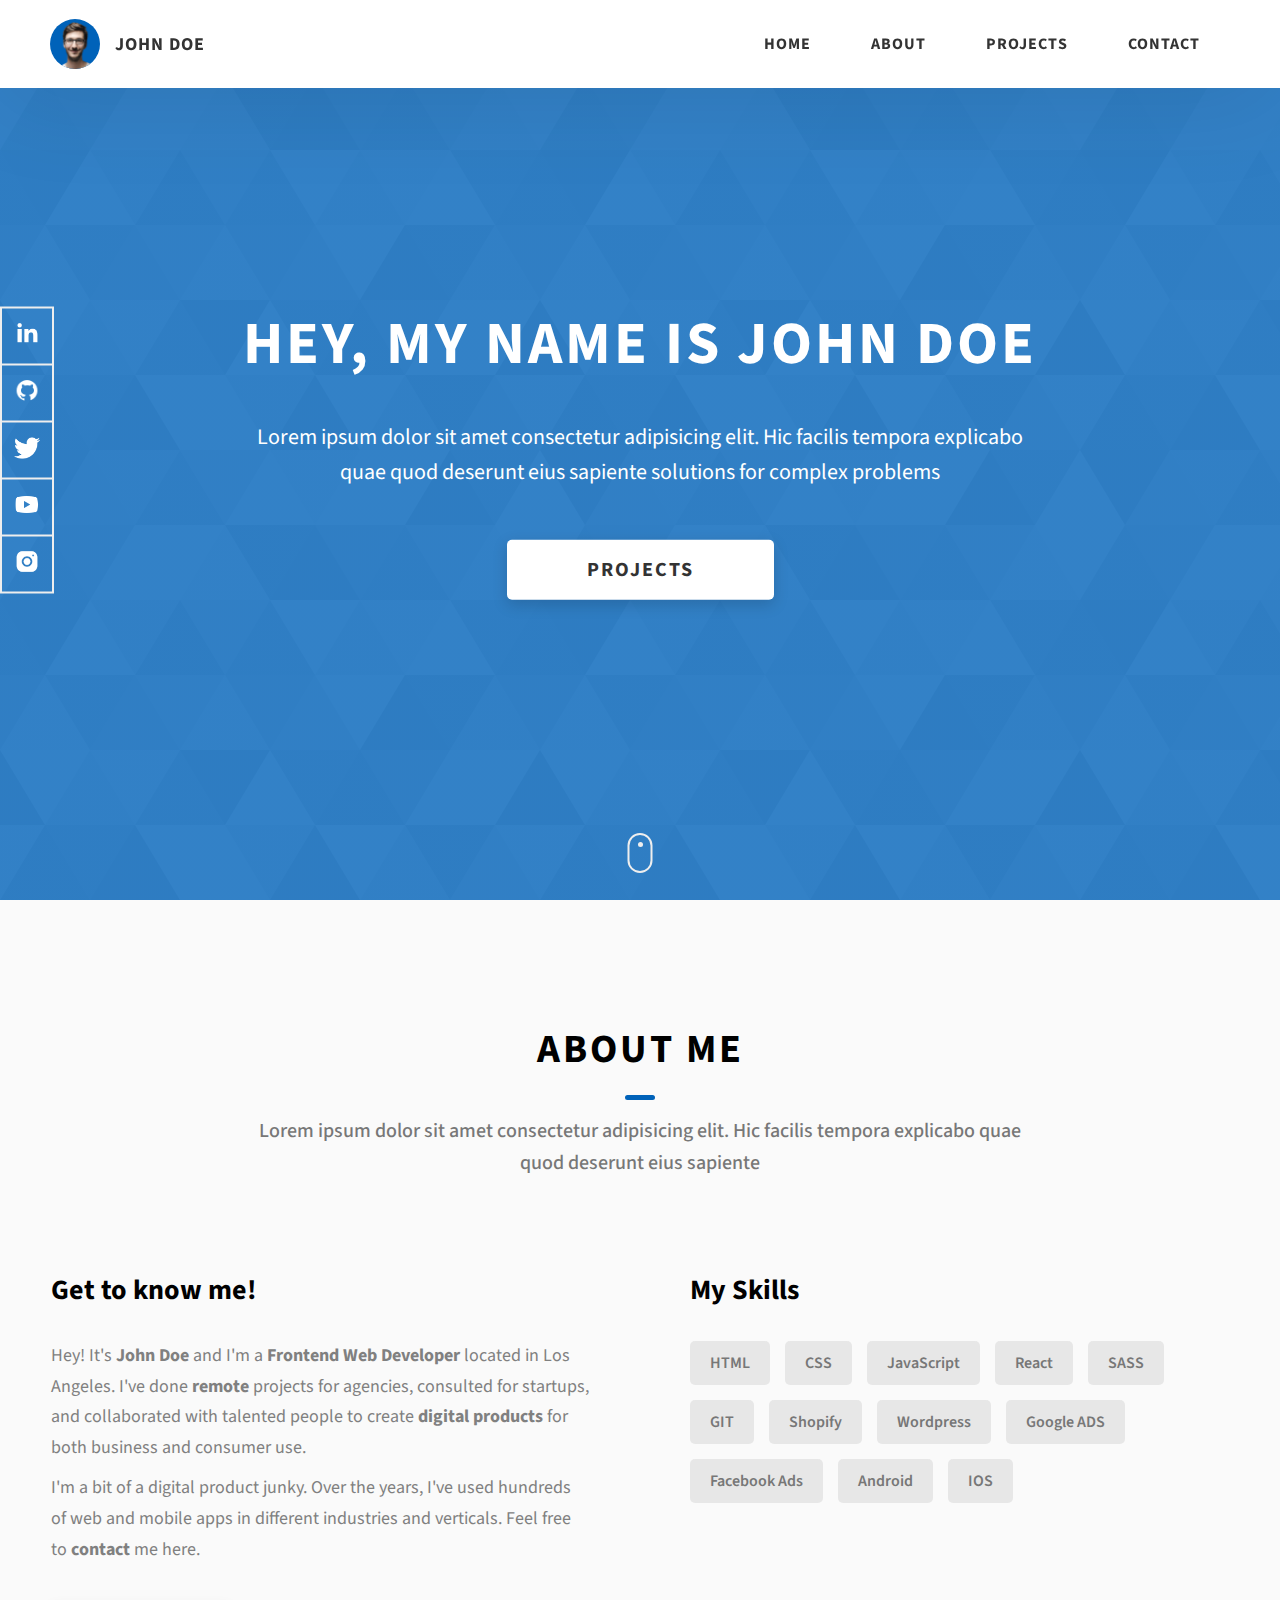
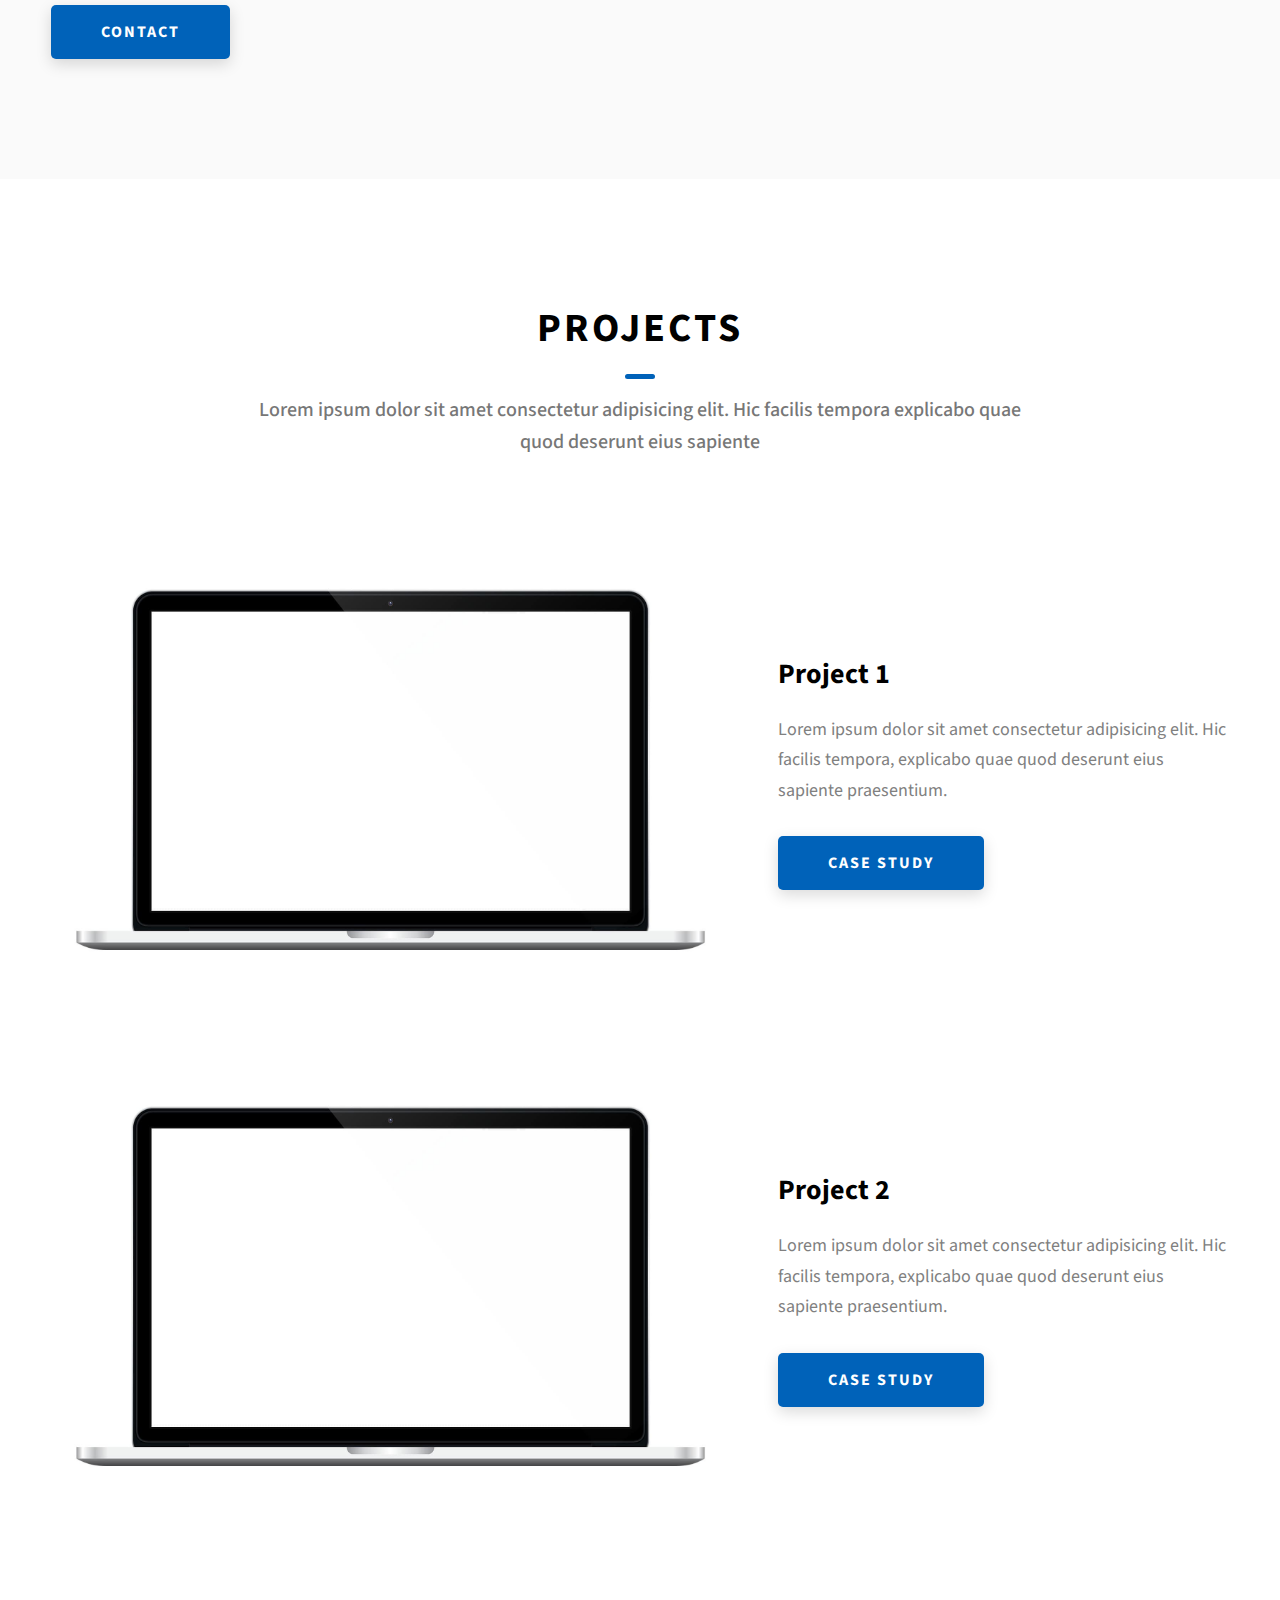
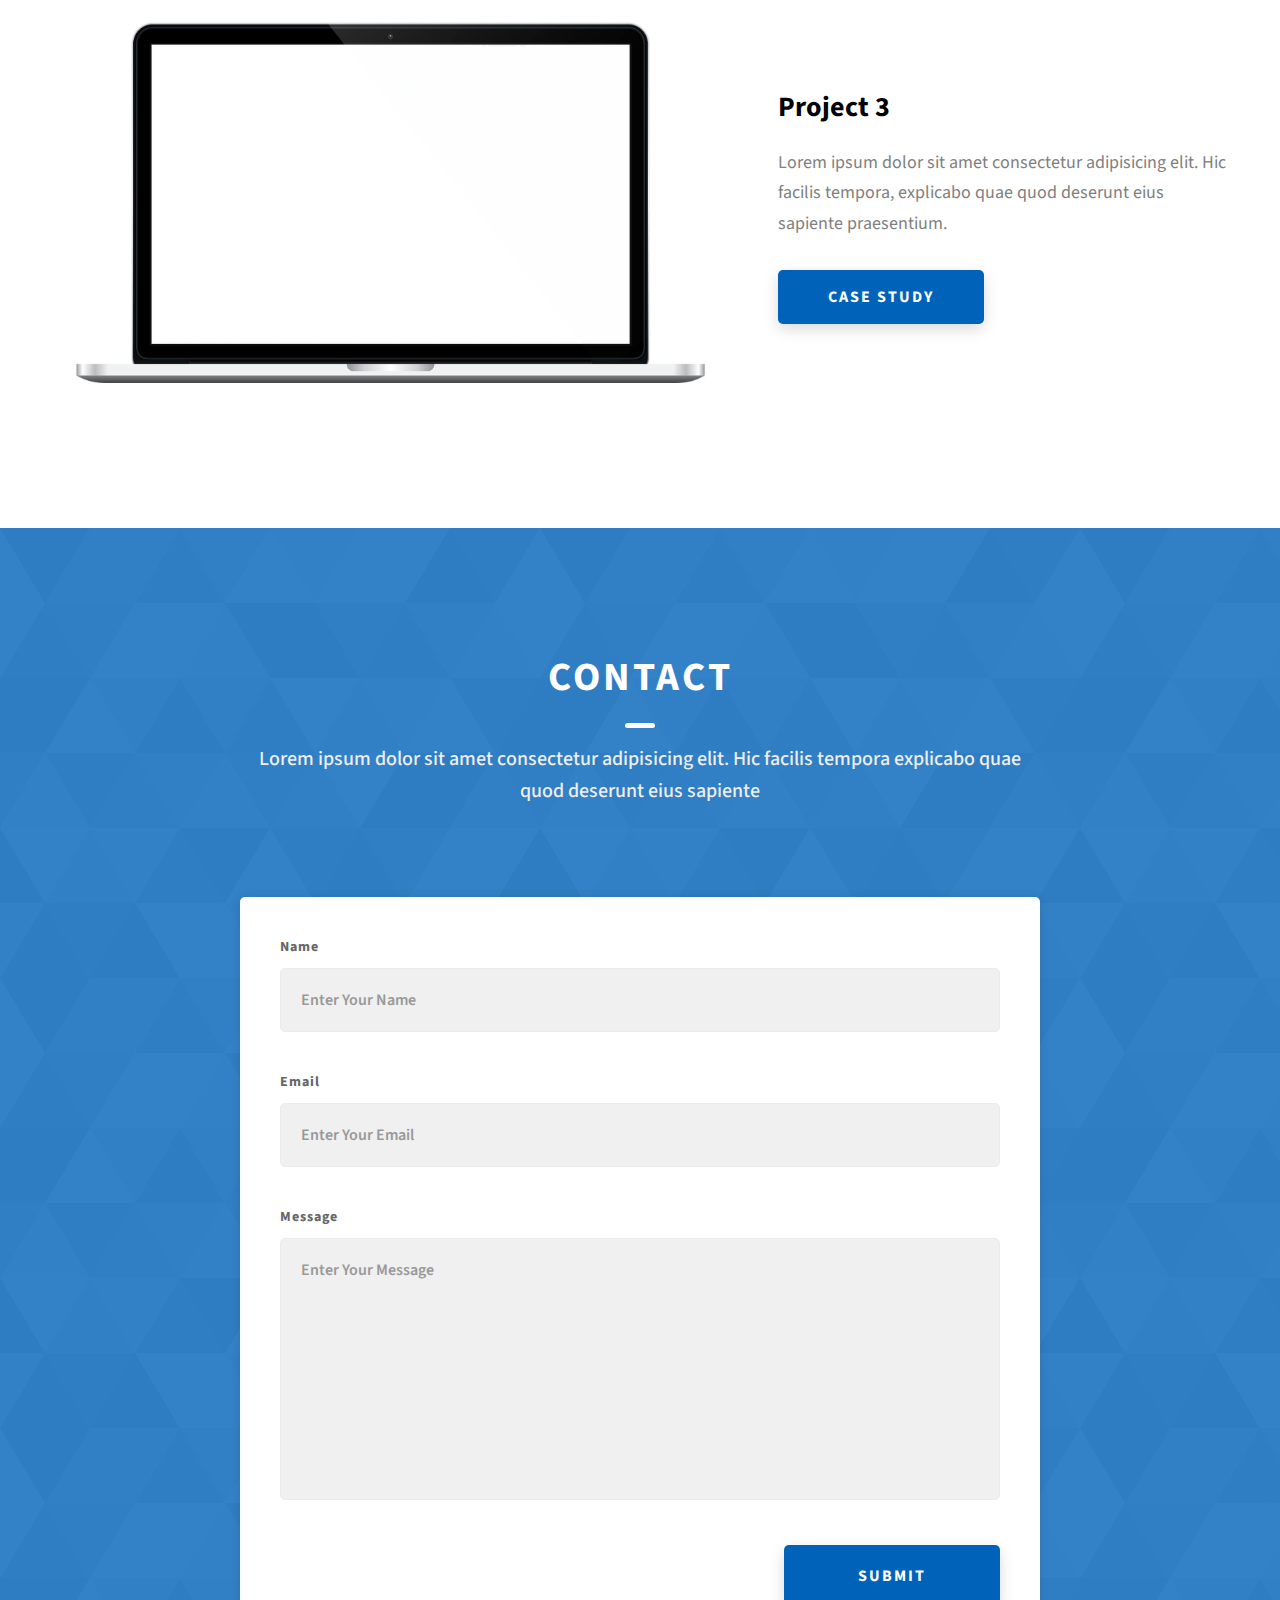
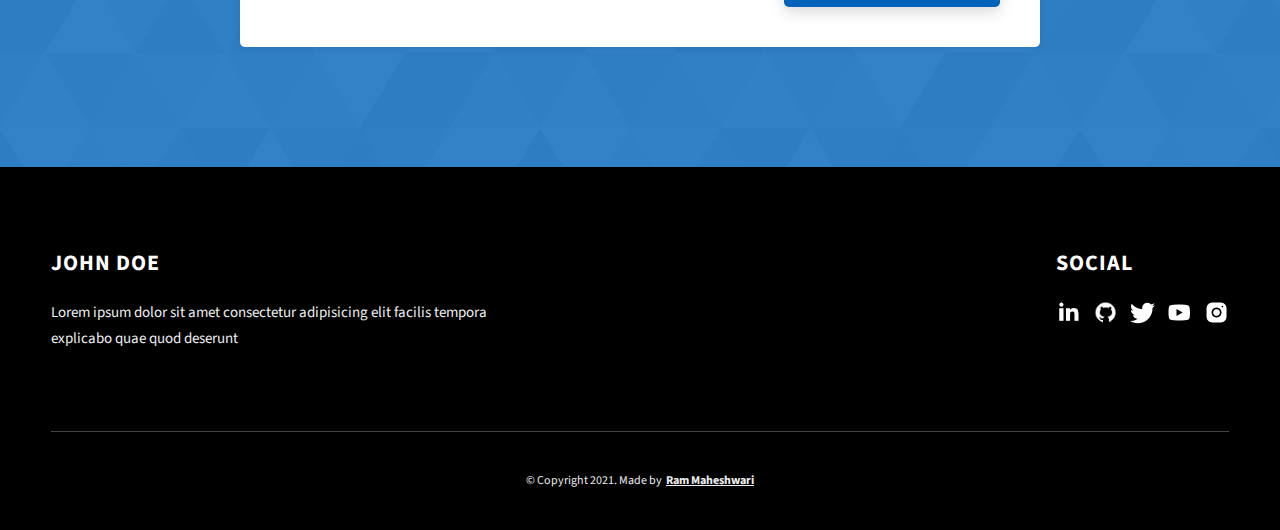
==== index.html @ f72c4ffb "Add files via upload" ====
<!DOCTYPE html>
<html lang="en">
  <head>
    <meta charset="UTF-8" />
    <meta name="viewport" content="width=device-width, initial-scale=1.0" />
    <meta http-equiv="X-UA-Compatible" content="ie=edge" />
    <title>Dopefolio</title>
    <meta name="description" content="Portfolio Template for Developer" />

    <link rel="stylesheet" href="css/style.css" />

    <link rel="preconnect" href="https://fonts.googleapis.com" />
    <link rel="preconnect" href="https://fonts.gstatic.com" crossorigin />
    <link
      href="https://fonts.googleapis.com/css2?family=Source+Sans+Pro:wght@400;600;700;900&display=swap"
      rel="stylesheet"
    />
  </head>
  <body>
    <header class="header">
      <div class="header__content">
        <div class="header__logo-container">
          <div class="header__logo-img-cont">
            <img
              src="./assets/png/john-doe.png"
              alt="Ram Maheshwari Logo Image"
              class="header__logo-img"
            />
          </div>
          <span class="header__logo-sub">John Doe</span>
        </div>
        <div class="header__main">
          <ul class="header__links">
            <li class="header__link-wrapper">
              <a href="./index.html" class="header__link"> Home </a>
            </li>
            <li class="header__link-wrapper">
              <a href="./index.html#about" class="header__link">About </a>
            </li>
            <li class="header__link-wrapper">
              <a href="./index.html#projects" class="header__link">
                Projects
              </a>
            </li>
            <li class="header__link-wrapper">
              <a href="./index.html#contact" class="header__link"> Contact </a>
            </li>
          </ul>
          <div class="header__main-ham-menu-cont">
            <img
              src="./assets/svg/ham-menu.svg"
              alt="hamburger menu"
              class="header__main-ham-menu"
            />
            <img
              src="./assets/svg/ham-menu-close.svg"
              alt="hamburger menu close"
              class="header__main-ham-menu-close d-none"
            />
          </div>
        </div>
      </div>
      <div class="header__sm-menu">
        <div class="header__sm-menu-content">
          <ul class="header__sm-menu-links">
            <li class="header__sm-menu-link">
              <a href="./index.html"> Home </a>
            </li>

            <li class="header__sm-menu-link">
              <a href="./index.html#about"> About </a>
            </li>

            <li class="header__sm-menu-link">
              <a href="./index.html#projects"> Projects </a>
            </li>

            <li class="header__sm-menu-link">
              <a href="./index.html#contact"> Contact </a>
            </li>
          </ul>
        </div>
      </div>
    </header>
    <section class="home-hero">
      <div class="home-hero__content">
        <h1 class="heading-primary">Hey, My name is John Doe</h1>
        <div class="home-hero__info">
          <p class="text-primary">
            Lorem ipsum dolor sit amet consectetur adipisicing elit. Hic facilis
            tempora explicabo quae quod deserunt eius sapiente solutions for
            complex problems
          </p>
        </div>
        <div class="home-hero__cta">
          <a href="./#projects" class="btn btn--bg">Projects</a>
        </div>
      </div>
      <div class="home-hero__socials">
        <div class="home-hero__social">
          <a href="#" class="home-hero__social-icon-link">
            <img
              src="./assets/png/linkedin-ico.png"
              alt="icon"
              class="home-hero__social-icon"
            />
          </a>
        </div>
        <div class="home-hero__social">
          <a href="#" class="home-hero__social-icon-link">
            <img
              src="./assets/png/github-ico.png"
              alt="icon"
              class="home-hero__social-icon"
            />
          </a>
        </div>
        <div class="home-hero__social">
          <a href="#" class="home-hero__social-icon-link">
            <img
              src="./assets/png/twitter-ico.png"
              alt="icon"
              class="home-hero__social-icon"
            />
          </a>
        </div>
        <div class="home-hero__social">
          <a href="#" class="home-hero__social-icon-link">
            <img
              src="./assets/png/yt-ico.png"
              alt="icon"
              class="home-hero__social-icon"
            />
          </a>
        </div>
        <div class="home-hero__social">
          <a
            href="#"
            class="home-hero__social-icon-link home-hero__social-icon-link--bd-none"
          >
            <img
              src="./assets/png/insta-ico.png"
              alt="icon"
              class="home-hero__social-icon"
            />
          </a>
        </div>
      </div>
      <div class="home-hero__mouse-scroll-cont">
        <div class="mouse"></div>
      </div>
    </section>
    <section id="about" class="about sec-pad">
      <div class="main-container">
        <h2 class="heading heading-sec heading-sec__mb-med">
          <span class="heading-sec__main">About Me</span>
          <span class="heading-sec__sub">
            Lorem ipsum dolor sit amet consectetur adipisicing elit. Hic facilis
            tempora explicabo quae quod deserunt eius sapiente
          </span>
        </h2>
        <div class="about__content">
          <div class="about__content-main">
            <h3 class="about__content-title">Get to know me!</h3>
            <div class="about__content-details">
              <p class="about__content-details-para">
                Hey! It's
                <strong>John Doe</strong>
                and I'm a <strong> Frontend Web Developer </strong> located in
                Los Angeles. I've done
                <strong> remote </strong>
                projects for agencies, consulted for startups, and collaborated
                with talented people to create
                <strong>digital products </strong>
                for both business and consumer use.
              </p>
              <p class="about__content-details-para">
                I'm a bit of a digital product junky. Over the years, I've used
                hundreds of web and mobile apps in different industries and
                verticals. Feel free to
                <strong>contact</strong> me here.
              </p>
            </div>
            <a href="./#contact" class="btn btn--med btn--theme dynamicBgClr"
              >Contact</a
            >
          </div>
          <div class="about__content-skills">
            <h3 class="about__content-title">My Skills</h3>
            <div class="skills">
              <div class="skills__skill">HTML</div>
              <div class="skills__skill">CSS</div>
              <div class="skills__skill">JavaScript</div>
              <div class="skills__skill">React</div>
              <div class="skills__skill">SASS</div>
              <div class="skills__skill">GIT</div>
              <div class="skills__skill">Shopify</div>
              <div class="skills__skill">Wordpress</div>
              <div class="skills__skill">Google ADS</div>
              <div class="skills__skill">Facebook Ads</div>
              <div class="skills__skill">Android</div>
              <div class="skills__skill">IOS</div>
            </div>
          </div>
        </div>
      </div>
    </section>
    <section id="projects" class="projects sec-pad">
      <div class="main-container">
        <h2 class="heading heading-sec heading-sec__mb-bg">
          <span class="heading-sec__main">Projects</span>
          <span class="heading-sec__sub">
            Lorem ipsum dolor sit amet consectetur adipisicing elit. Hic facilis
            tempora explicabo quae quod deserunt eius sapiente
          </span>
        </h2>

        <div class="projects__content">
          <div class="projects__row">
            <div class="projects__row-img-cont">
              <img
                src="./assets/jpeg/project-mockup-example.jpeg"
                alt="Software Screenshot"
                class="projects__row-img"
                loading="lazy"
              />
            </div>
            <div class="projects__row-content">
              <h3 class="projects__row-content-title">Project 1</h3>
              <p class="projects__row-content-desc">
                Lorem ipsum dolor sit amet consectetur adipisicing elit. Hic
                facilis tempora, explicabo quae quod deserunt eius sapiente
                praesentium.
              </p>
              <a
                href="./project-1.html"
                class="btn btn--med btn--theme dynamicBgClr"
                target="_blank"
                >Case Study</a
              >
            </div>
          </div>
          <div class="projects__row">
            <div class="projects__row-img-cont">
              <img
                src="./assets/jpeg/project-mockup-example.jpeg"
                alt="Software Screenshot"
                class="projects__row-img"
                loading="lazy"
              />
            </div>
            <div class="projects__row-content">
              <h3 class="projects__row-content-title">Project 2</h3>
              <p class="projects__row-content-desc">
                Lorem ipsum dolor sit amet consectetur adipisicing elit. Hic
                facilis tempora, explicabo quae quod deserunt eius sapiente
                praesentium.
              </p>
              <a
                href="./project-2.html"
                class="btn btn--med btn--theme dynamicBgClr"
                target="_blank"
                >Case Study</a
              >
            </div>
          </div>
          <div class="projects__row">
            <div class="projects__row-img-cont">
              <img
                src="./assets/jpeg/project-mockup-example.jpeg"
                alt="Software Screenshot"
                class="projects__row-img"
                loading="lazy"
              />
            </div>
            <div class="projects__row-content">
              <h3 class="projects__row-content-title">Project 3</h3>
              <p class="projects__row-content-desc">
                Lorem ipsum dolor sit amet consectetur adipisicing elit. Hic
                facilis tempora, explicabo quae quod deserunt eius sapiente
                praesentium.
              </p>
              <a
                href="./project-3.html"
                class="btn btn--med btn--theme dynamicBgClr"
                target="_blank"
                >Case Study</a
              >
            </div>
          </div>
        </div>
      </div>
    </section>
    <section id="contact" class="contact sec-pad dynamicBg">
      <div class="main-container">
        <h2 class="heading heading-sec heading-sec__mb-med">
          <span class="heading-sec__main heading-sec__main--lt">Contact</span>
          <span class="heading-sec__sub heading-sec__sub--lt">
            Lorem ipsum dolor sit amet consectetur adipisicing elit. Hic facilis
            tempora explicabo quae quod deserunt eius sapiente
          </span>
        </h2>
        <div class="contact__form-container">
          <form action="#" class="contact__form">
            <div class="contact__form-field">
              <label class="contact__form-label" for="name">Name</label>
              <input
                required
                placeholder="Enter Your Name"
                type="text"
                class="contact__form-input"
                name="name"
                id="name"
              />
            </div>
            <div class="contact__form-field">
              <label class="contact__form-label" for="email">Email</label>
              <input
                required
                placeholder="Enter Your Email"
                type="text"
                class="contact__form-input"
                name="email"
                id="email"
              />
            </div>
            <div class="contact__form-field">
              <label class="contact__form-label" for="message">Message</label>
              <textarea
                required
                cols="30"
                rows="10"
                class="contact__form-input"
                placeholder="Enter Your Message"
                name="message"
                id="message"
              ></textarea>
            </div>
            <button type="submit" class="btn btn--theme contact__btn">
              Submit
            </button>
          </form>
        </div>
      </div>
    </section>
    <footer class="main-footer">
      <div class="main-container">
        <div class="main-footer__upper">
          <div class="main-footer__row main-footer__row-1">
            <h2 class="heading heading-sm main-footer__heading-sm">
              <span>Social</span>
            </h2>
            <div class="main-footer__social-cont">
              <a target="_blank" rel="noreferrer" href="#">
                <img
                  class="main-footer__icon"
                  src="./assets/png/linkedin-ico.png"
                  alt="icon"
                />
              </a>
              <a target="_blank" rel="noreferrer" href="#">
                <img
                  class="main-footer__icon"
                  src="./assets/png/github-ico.png"
                  alt="icon"
                />
              </a>
              <a target="_blank" rel="noreferrer" href="#">
                <img
                  class="main-footer__icon"
                  src="./assets/png/twitter-ico.png"
                  alt="icon"
                />
              </a>
              <a target="_blank" rel="noreferrer" href="#">
                <img
                  class="main-footer__icon"
                  src="./assets/png/yt-ico.png"
                  alt="icon"
                />
              </a>
              <a target="_blank" rel="noreferrer" href="#">
                <img
                  class="main-footer__icon main-footer__icon--mr-none"
                  src="./assets/png/insta-ico.png"
                  alt="icon"
                />
              </a>
            </div>
          </div>
          <div class="main-footer__row main-footer__row-2">
            <h4 class="heading heading-sm text-lt">John Doe</h4>
            <p class="main-footer__short-desc">
              Lorem ipsum dolor sit amet consectetur adipisicing elit facilis
              tempora explicabo quae quod deserunt
            </p>
          </div>
        </div>

        <!-- If you give me some credit or shoutout here by linking to my website, then it will be a big thing for me and will help me a lot :) -->
        <div class="main-footer__lower">
          &copy; Copyright 2021. Made by
          <a rel="noreferrer" target="_blank" href="https://rammaheshwari.com"
            >Ram Maheshwari</a
          >
        </div>
      </div>
    </footer>

    <script src="./index.js"></script>
  </body>
</html>
---- css/style.css ----
/*
0 - 600px:      Phone
600 - 900px:    Tablet portrait
900 - 1200px:   Tablet landscape
[1200 - 1800] is where our normal styles apply
1800px + :      Big desktop
$breakpoint arguement choices:
- phone
- tab-port
- tab-land
- big-desktop

Inside media queries 1em is always 16px i.e 1em = 16px at every screen size only inside media queries
*/
*,
*::after,
*::before {
  margin: 0;
  padding: 0;
  box-sizing: inherit;
  font-family: inherit; }

html {
  font-size: 62.5%;
  scroll-behavior: smooth; }
  @media only screen and (max-width: 75em) {
    html {
      font-size: 59%; } }
  @media only screen and (max-width: 56.25em) {
    html {
      font-size: 56%; } }
  @media only screen and (min-width: 112.5em) {
    html {
      font-size: 65%; } }

body {
  box-sizing: border-box;
  position: relative;
  line-height: 1.5;
  font-family: sans-serif;
  overflow-x: hidden;
  overflow-y: scroll;
  font-family: 'Source Sans Pro', sans-serif; }

a {
  text-decoration: none;
  color: inherit; }

li {
  list-style: none; }

input:focus,
button:focus,
a:focus,
textarea:focus {
  outline: none; }

button {
  border: none;
  cursor: pointer; }

textarea {
  resize: none; }

.heading-primary {
  font-size: 6rem;
  text-transform: uppercase;
  letter-spacing: 3px;
  text-align: center; }
  @media only screen and (max-width: 37.5em) {
    .heading-primary {
      font-size: 4.5rem; } }

.heading-sec__mb-bg {
  margin-bottom: 11rem; }
  @media only screen and (max-width: 56.25em) {
    .heading-sec__mb-bg {
      margin-bottom: 8rem; } }

.heading-sec__mb-med {
  margin-bottom: 9rem; }
  @media only screen and (max-width: 56.25em) {
    .heading-sec__mb-med {
      margin-bottom: 8rem; } }

.heading-sec__main {
  display: block;
  font-size: 4rem;
  text-transform: uppercase;
  letter-spacing: 1px;
  letter-spacing: 3px;
  text-align: center;
  margin-bottom: 3.5rem;
  position: relative; }
  .heading-sec__main--lt {
    color: #fff; }
    .heading-sec__main--lt::after {
      content: '';
      background: #fff !important; }
  .heading-sec__main::after {
    content: '';
    position: absolute;
    top: calc(100% + 1.5rem);
    height: 5px;
    width: 3rem;
    background: #0062b9;
    left: 50%;
    transform: translateX(-50%);
    border-radius: 5px; }
    @media only screen and (max-width: 37.5em) {
      .heading-sec__main::after {
        top: calc(100% + 1.2rem); } }

.heading-sec__sub {
  display: block;
  text-align: center;
  color: #777;
  font-size: 2rem;
  font-weight: 500;
  max-width: 80rem;
  margin: auto;
  line-height: 1.6; }
  @media only screen and (max-width: 37.5em) {
    .heading-sec__sub {
      font-size: 1.8rem; } }
  .heading-sec__sub--lt {
    color: #eee; }

.heading-sm {
  font-size: 2.2rem;
  text-transform: uppercase;
  letter-spacing: 1px; }

.main-container {
  max-width: 120rem;
  margin: auto;
  width: 92%; }

.btn {
  background: #fff;
  color: #333;
  text-transform: uppercase;
  letter-spacing: 2px;
  display: inline-block;
  font-weight: 700;
  border-radius: 5px;
  box-shadow: 0 5px 15px 0 rgba(0, 0, 0, 0.15);
  transition: transform .3s; }
  .btn:hover {
    transform: translateY(-3px); }
  .btn--bg {
    padding: 1.5rem 8rem;
    font-size: 2rem; }
  .btn--med {
    padding: 1.5rem 5rem;
    font-size: 1.6rem; }
  .btn--theme {
    background: #0062b9;
    color: #fff; }
  .btn--theme-inv {
    color: #0062b9;
    background: #fff;
    border: 2px solid #0062b9;
    box-shadow: none;
    padding: calc(1.5rem - 2px) calc(5rem - 2px); }

.sec-pad {
  padding: 12rem 0; }
  @media only screen and (max-width: 56.25em) {
    .sec-pad {
      padding: 8rem 0; } }

.text-primary {
  color: #fff;
  font-size: 2.2rem;
  text-align: center;
  width: 100%;
  line-height: 1.6; }
  @media only screen and (max-width: 37.5em) {
    .text-primary {
      font-size: 2rem; } }

.d-none {
  display: none; }

.home-hero {
  color: #fff;
  background: linear-gradient(to right, rgba(0, 98, 185, 0.8), rgba(0, 98, 185, 0.8)), url(../../assets/svg/common-bg.svg);
  background-position: center;
  height: 100vh;
  min-height: 80rem;
  max-height: 120rem;
  position: relative; }
  @media only screen and (max-width: 37.5em) {
    .home-hero {
      height: unset;
      min-height: unset; } }
  .home-hero__socials {
    position: absolute;
    top: 50%;
    border: 2px solid #eee;
    border-left: 2px solid #eee;
    transform: translateY(-50%); }
    @media only screen and (max-width: 56.25em) {
      .home-hero__socials {
        display: none; } }
  .home-hero__mouse-scroll-cont {
    position: absolute;
    bottom: 3%;
    left: 50%;
    transform: translateX(-50%); }
    @media only screen and (max-width: 37.5em) {
      .home-hero__mouse-scroll-cont {
        display: none; } }
  .home-hero__social {
    width: 5rem; }
  .home-hero__social-icon-link {
    width: 100%;
    display: block;
    padding: 1.2rem;
    border-bottom: 2px solid #eee;
    transition: background .3s; }
    .home-hero__social-icon-link:hover {
      background: rgba(255, 255, 255, 0.1); }
    .home-hero__social-icon-link--bd-none {
      border-bottom: 0; }
  .home-hero__social-icon {
    width: 100%; }
  .home-hero__content {
    position: absolute;
    top: 50%;
    left: 50%;
    transform: translate(-50%, -50%);
    max-width: 90rem;
    width: 92%; }
    @media only screen and (max-width: 37.5em) {
      .home-hero__content {
        padding: 19rem 0 13rem 0;
        margin: auto;
        position: static;
        transform: translate(0, 0); } }
  .home-hero__info {
    margin: 3rem auto 0 auto;
    max-width: 80rem; }
  .home-hero__cta {
    margin-top: 5rem;
    text-align: center; }

.about {
  background: #fafafa; }
  .about__content {
    display: grid;
    grid-template-columns: 1fr 1fr;
    grid-gap: 10rem; }
    @media only screen and (max-width: 56.25em) {
      .about__content {
        grid-template-columns: 1fr;
        grid-gap: 8rem; } }
    .about__content-title {
      font-weight: 700;
      font-size: 2.8rem;
      margin-bottom: 3rem; }
      @media only screen and (max-width: 37.5em) {
        .about__content-title {
          font-size: 2.4rem; } }
    .about__content-details-para {
      font-size: 1.8rem;
      color: grey;
      max-width: 60rem;
      line-height: 1.7;
      margin-bottom: 1rem; }
      .about__content-details-para--hl {
        font-weight: 700;
        margin: 0 3px; }
      .about__content-details-para:last-child {
        margin-bottom: 4rem; }

.projects__row {
  display: grid;
  grid-template-columns: 1.5fr 1fr;
  grid-gap: 5rem;
  margin-bottom: 11rem; }
  @media only screen and (max-width: 56.25em) {
    .projects__row {
      grid-template-columns: 1fr;
      grid-gap: 2rem;
      margin-bottom: 8rem; } }
  @media only screen and (max-width: 56.25em) {
    .projects__row {
      text-align: center; } }
  .projects__row:last-child {
    margin-bottom: 0; }
  .projects__row-img-cont {
    overflow: hidden; }
  .projects__row-img {
    width: 100%;
    display: block;
    object-fit: cover; }
  .projects__row-content {
    padding: 2rem 0;
    display: flex;
    justify-content: center;
    flex-direction: column;
    align-items: flex-start; }
    @media only screen and (max-width: 56.25em) {
      .projects__row-content {
        align-items: center; } }
    .projects__row-content-title {
      font-weight: 700;
      font-size: 2.8rem;
      margin-bottom: 2rem; }
      @media only screen and (max-width: 37.5em) {
        .projects__row-content-title {
          font-size: 2.4rem; } }
    .projects__row-content-desc {
      font-size: 1.8rem;
      color: grey;
      max-width: 60rem;
      line-height: 1.7;
      margin-bottom: 3rem; }
      @media only screen and (max-width: 37.5em) {
        .projects__row-content-desc {
          font-size: 1.7rem; } }

.contact {
  background: linear-gradient(to right, rgba(0, 98, 185, 0.8), rgba(0, 98, 185, 0.8)), url(../../assets/svg/common-bg.svg);
  background-size: cover;
  background-position: center; }
  .contact__form-container {
    box-shadow: 0 0 10px rgba(0, 0, 0, 0.1);
    background: white;
    padding: 4rem;
    margin-top: 6rem;
    max-width: 80rem;
    text-align: right;
    width: 95%;
    border-radius: 5px;
    margin: 5rem auto 0 auto; }
    @media only screen and (max-width: 37.5em) {
      .contact__form-container {
        padding: 3rem; } }
  .contact__form-field {
    margin-bottom: 4rem; }
    @media only screen and (max-width: 37.5em) {
      .contact__form-field {
        margin-bottom: 3rem; } }
  .contact__form-label {
    color: #666;
    font-size: 1.4rem;
    letter-spacing: 1px;
    font-weight: 700;
    margin-bottom: 1rem;
    display: block;
    text-align: left; }
  .contact__form-input {
    color: #333;
    padding: 2rem;
    width: 100%;
    border: 1px solid #ebebeb;
    font-size: 1.6rem;
    letter-spacing: 0px;
    background: #f0f0f0;
    border-radius: 5px;
    font-weight: 600;
    /* Code for Modern Browsers */
    /* Code for WebKit, Blink, Edge */
    /* Code for Internet Explorer 10-11 */
    /* Code for Microsoft Edge */
    /* Code for Mozilla Firefox 4 to 18 */
    /* Code for Mozilla Firefox 19+ */ }
    .contact__form-input::placeholder {
      color: #999;
      font-weight: 600;
      font-size: 1.6rem; }
    .contact__form-input::-webkit-input-placeholder {
      color: #999;
      font-weight: 600;
      font-size: 1.6rem; }
    .contact__form-input:-ms-input-placeholder {
      color: #999;
      font-weight: 600;
      font-size: 1.6rem; }
    .contact__form-input::-ms-input-placeholder {
      color: #999;
      font-weight: 600;
      font-size: 1.6rem; }
    .contact__form-input:-moz-placeholder {
      opacity: 1;
      color: #999;
      font-weight: 600;
      font-size: 1.6rem; }
    .contact__form-input::-moz-placeholder {
      opacity: 1;
      color: #999;
      font-weight: 600;
      font-size: 1.6rem; }
  .contact__btn {
    width: 30%;
    padding: 2rem 4rem;
    font-size: 1.6rem; }
    @media only screen and (max-width: 37.5em) {
      .contact__btn {
        width: 100%; } }

.project-cs-hero {
  color: #fff;
  background: linear-gradient(to right, rgba(0, 98, 185, 0.8), rgba(0, 98, 185, 0.8)), url(../../assets/svg/common-bg.svg);
  background-size: cover;
  background-position: center;
  position: relative; }
  @media only screen and (max-width: 37.5em) {
    .project-cs-hero {
      height: unset;
      min-height: unset; } }
  .project-cs-hero__content {
    padding: 25rem 0 17rem 0;
    max-width: 90rem;
    width: 92%;
    margin: auto; }
    @media only screen and (max-width: 37.5em) {
      .project-cs-hero__content {
        padding: 19rem 0 13rem 0;
        margin: auto;
        position: static;
        transform: translate(0, 0); } }
  .project-cs-hero__info {
    margin: 3rem auto 0 auto;
    max-width: 80rem; }
  .project-cs-hero__cta {
    margin-top: 5rem;
    text-align: center; }

.project-details__content {
  padding: 8rem 0;
  max-width: 90rem;
  margin: auto; }
  .project-details__content-title {
    font-weight: 700;
    font-size: 2.8rem;
    margin-bottom: 3rem; }
    @media only screen and (max-width: 37.5em) {
      .project-details__content-title {
        font-size: 2.4rem; } }

.project-details__showcase-img-cont {
  width: 100%;
  margin-bottom: 6rem; }

.project-details__showcase-img {
  width: 100%; }

.project-details__content-main {
  width: 100%;
  max-width: 70rem;
  margin: auto; }

.project-details__desc {
  margin: 0 0 7rem 0; }
  .project-details__desc-para {
    font-size: 1.8rem;
    line-height: 1.7;
    color: grey;
    margin-bottom: 2rem; }

.project-details__tools-used {
  margin: 0 0 7rem 0; }
  .project-details__tools-used-list {
    display: flex;
    flex-wrap: wrap; }
  .project-details__tools-used-item {
    padding: 1rem 2rem;
    margin-bottom: 1.5rem;
    margin-right: 1.5rem;
    font-size: 1.6rem;
    background: rgba(153, 153, 153, 0.2);
    border-radius: 5px;
    font-weight: 600;
    color: #777; }

.project-details__links {
  margin: 0 0; }
  .project-details__links-btn {
    margin-right: 2rem; }
    @media only screen and (max-width: 37.5em) {
      .project-details__links-btn {
        margin-right: 0;
        width: 70%;
        margin-bottom: 2rem;
        text-align: center; } }
    .project-details__links-btn:last-child {
      margin: 0; }
      @media only screen and (max-width: 37.5em) {
        .project-details__links-btn:last-child {
          margin: 0; } }

.header {
  position: fixed;
  width: 100%;
  z-index: 1000;
  background: #000;
  background: #fff;
  box-shadow: 0 10px 100px rgba(0, 0, 0, 0.1); }
  .header__content {
    display: flex;
    align-items: center;
    justify-content: space-between;
    padding: 1rem 5rem; }
    @media only screen and (max-width: 56.25em) {
      .header__content {
        padding: 0 2rem; } }
  .header__logo-container {
    display: flex;
    align-items: center;
    cursor: pointer;
    color: #333;
    transition: color .3s; }
    .header__logo-container:hover {
      color: #0062b9; }
  .header__logo-img-cont {
    width: 5rem;
    height: 5rem;
    border-radius: 50px;
    overflow: hidden;
    margin-right: 1.5rem;
    background: #0062b9; }
    @media only screen and (max-width: 56.25em) {
      .header__logo-img-cont {
        width: 4.5rem;
        height: 4.5rem;
        margin-right: 1.2rem; } }
  .header__logo-img {
    width: 100%;
    height: 100%;
    object-fit: cover;
    object-position: center;
    display: block; }
  .header__logo-sub {
    font-size: 1.8rem;
    text-transform: uppercase;
    font-weight: 700;
    letter-spacing: 1px; }
  .header__links {
    display: flex; }
    @media only screen and (max-width: 37.5em) {
      .header__links {
        display: none; } }
  .header__link {
    padding: 2.2rem 3rem;
    display: inline-block;
    font-size: 1.6rem;
    color: #333;
    text-transform: uppercase;
    letter-spacing: 1px;
    font-weight: 700;
    transition: color .3s; }
    .header__link:hover {
      color: #0062b9; }
    @media only screen and (max-width: 56.25em) {
      .header__link {
        padding: 3rem 1.8rem;
        font-size: 1.5rem; } }
  .header__main-ham-menu-cont {
    display: none;
    width: 3rem;
    padding: 2.2rem 0; }
    @media only screen and (max-width: 37.5em) {
      .header__main-ham-menu-cont {
        display: block; } }
  .header__main-ham-menu {
    width: 100%; }
  .header__main-ham-menu-close {
    width: 100%; }
  .header__sm-menu {
    background: #fff;
    position: absolute;
    width: 100%;
    top: 100%;
    visibility: hidden;
    opacity: 0;
    transition: all .3s;
    box-shadow: 0px 5px 5px 0px rgba(0, 0, 0, 0.1);
    -webkit-box-shadow: 0px 5px 5px 0px rgba(0, 0, 0, 0.1);
    -moz-box-shadow: 0px 5px 5px 0px rgba(0, 0, 0, 0.1); }
    .header__sm-menu--active {
      visibility: hidden;
      opacity: 0; }
      @media only screen and (max-width: 37.5em) {
        .header__sm-menu--active {
          visibility: visible;
          opacity: 1; } }
  .header__sm-menu-link a {
    display: block;
    text-decoration: none;
    padding: 2.5rem 3rem;
    font-size: 1.6rem;
    color: #333;
    text-align: right;
    border-bottom: 1px solid #eee;
    font-weight: 700;
    text-transform: uppercase;
    letter-spacing: 2px;
    transition: color .3s; }
    .header__sm-menu-link a:hover {
      color: #0062b9; }
  .header__sm-menu-link:first-child a {
    border-top: 1px solid #eee; }
  .header__sm-menu-link-last {
    border-bottom: 0; }

.main-footer {
  background: #000;
  color: #fff; }
  .main-footer__upper {
    display: flex;
    justify-content: space-between;
    padding: 8rem 0; }
    @media only screen and (max-width: 56.25em) {
      .main-footer__upper {
        padding: 6rem 0; } }
    @media only screen and (max-width: 37.5em) {
      .main-footer__upper {
        display: block; } }
  .main-footer__row-1 {
    order: 2; }
    @media only screen and (max-width: 56.25em) {
      .main-footer__row-1 {
        margin-bottom: 5rem; } }
  .main-footer__row-2 {
    width: 40%;
    order: 1;
    max-width: 50rem; }
    @media only screen and (max-width: 56.25em) {
      .main-footer__row-2 {
        width: 100%; } }
  .main-footer__short-desc {
    margin-top: 2rem;
    color: #eee;
    font-size: 1.5rem;
    line-height: 1.7; }
  .main-footer__social-cont {
    margin-top: 2rem; }
  .main-footer__icon {
    margin-right: 1rem;
    width: 2.5rem; }
    .main-footer__icon--mr-none {
      margin-right: 0; }
  .main-footer__lower {
    padding: 4rem 0;
    border-top: 1px solid #444;
    color: #eee;
    font-size: 1.2rem;
    text-align: left;
    text-align: center; }
    .main-footer__lower a {
      text-decoration: underline;
      font-weight: bold;
      margin-left: 2px; }
    @media only screen and (max-width: 56.25em) {
      .main-footer__lower {
        padding: 3.5rem 0; } }

.skills {
  display: flex;
  flex-wrap: wrap; }
  .skills__skill {
    padding: 1rem 2rem;
    margin-bottom: 1.5rem;
    margin-right: 1.5rem;
    font-size: 1.6rem;
    background: rgba(153, 153, 153, 0.2);
    border-radius: 5px;
    font-weight: 600;
    color: #777; }

.mouse {
  width: 25px;
  height: 40px;
  border: 2px solid #eee;
  border-radius: 60px;
  position: relative;
  overflow: hidden; }
  .mouse::before {
    content: '';
    width: 5px;
    height: 5px;
    position: absolute;
    top: 7px;
    left: 50%;
    transform: translateX(-50%);
    background-color: #eee;
    border-radius: 50%;
    opacity: 1;
    animation: wheel 1.3s infinite;
    -webkit-animation: wheel 1.3s infinite; }

@keyframes wheel {
  to {
    opacity: 0;
    top: 27px; } }

@-webkit-keyframes wheel {
  to {
    opacity: 0;
    top: 27px; } }
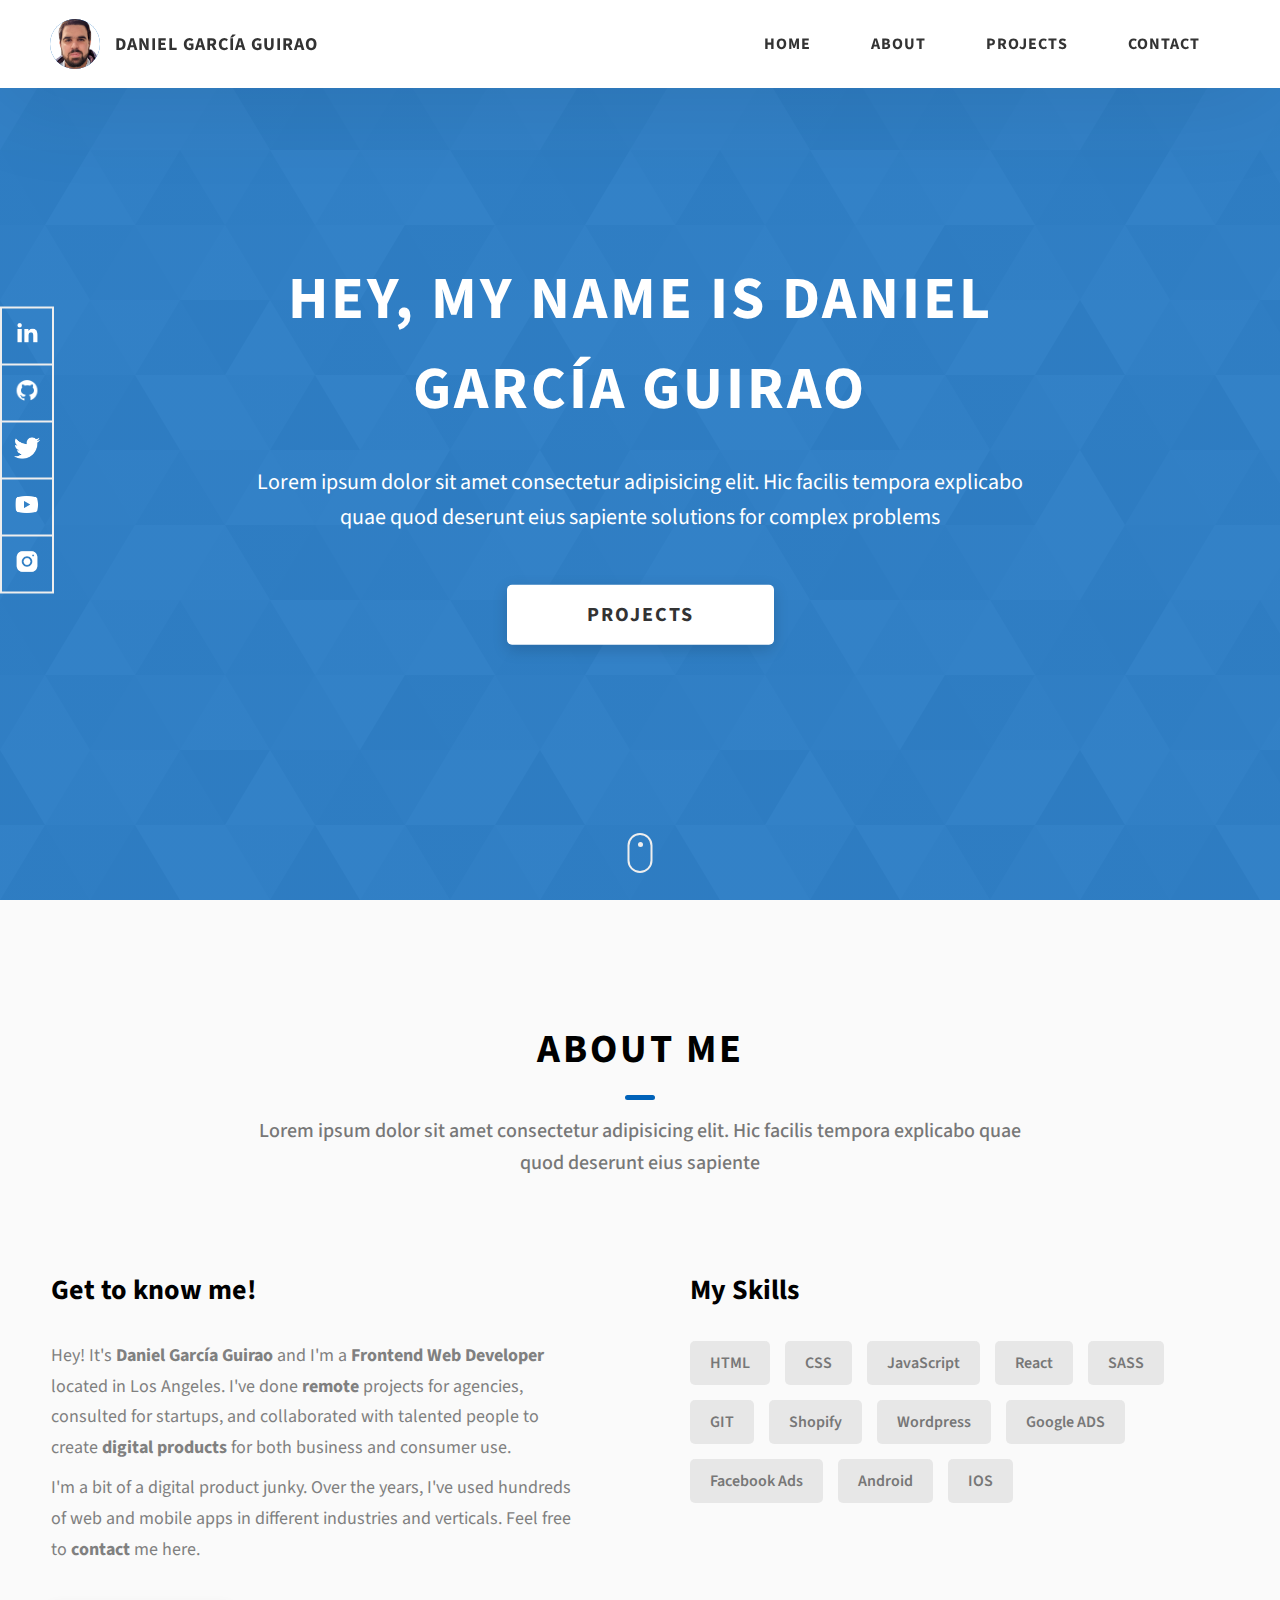
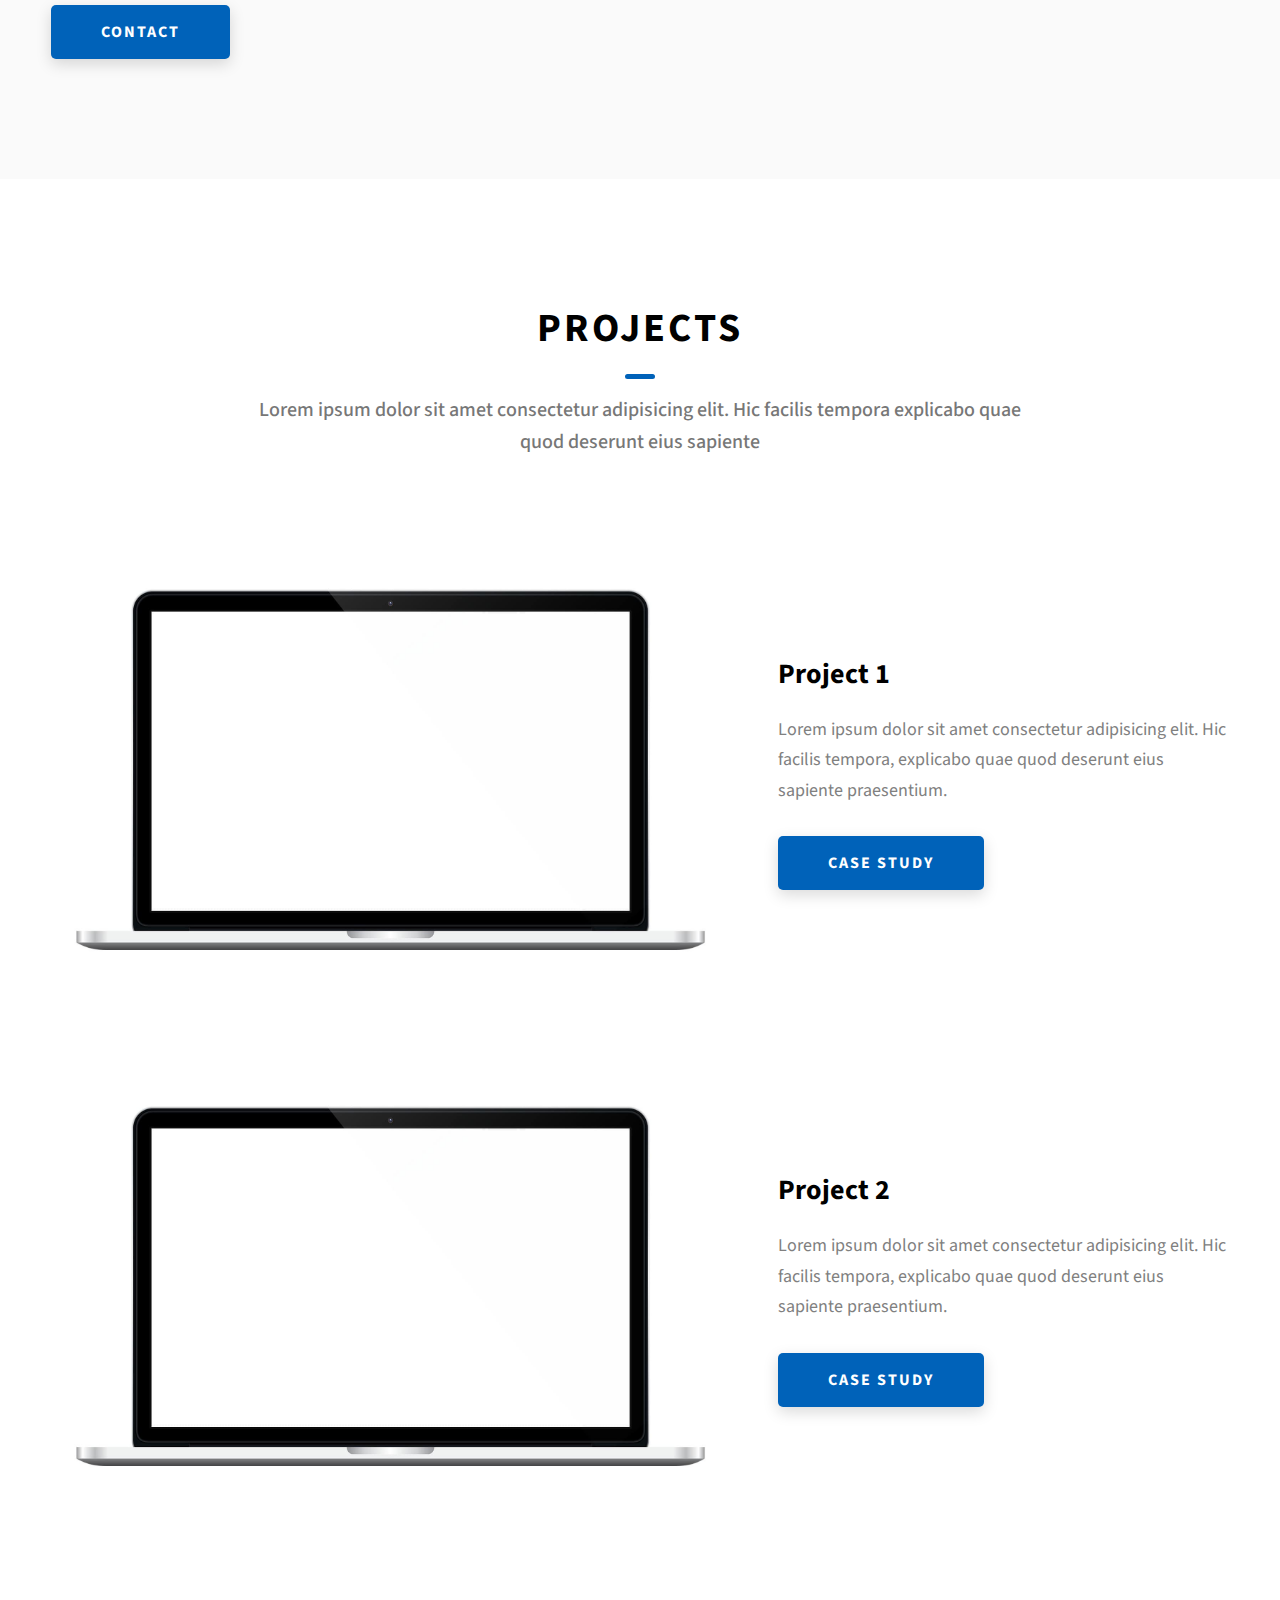
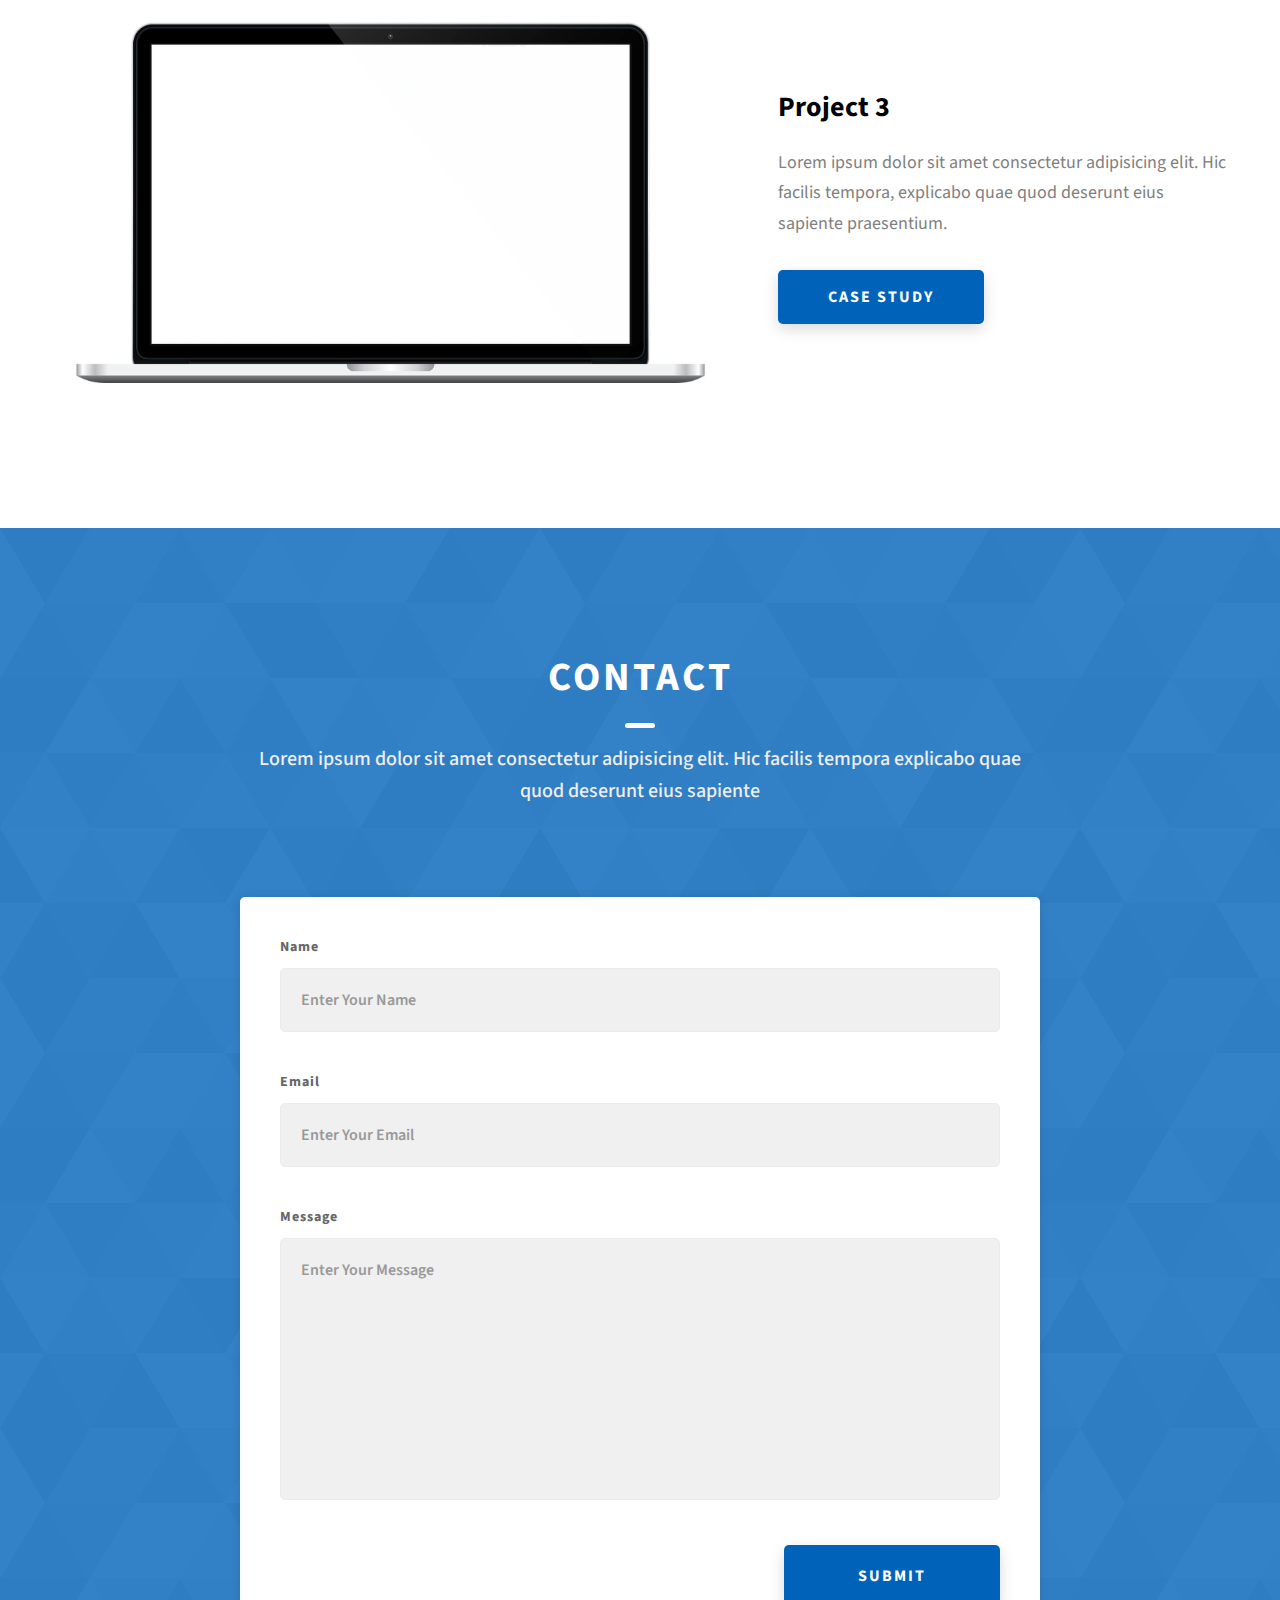
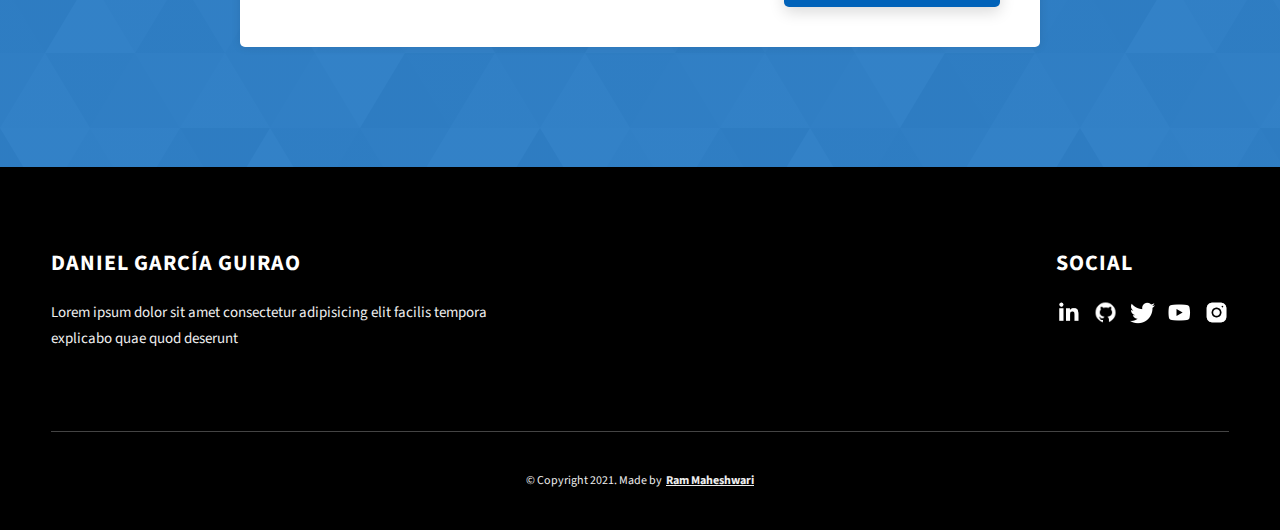
==== commit 752fb84e: "minor changes" ====
--- a/index.html
+++ b/index.html
@@ -22,12 +22,12 @@
         <div class="header__logo-container">
           <div class="header__logo-img-cont">
             <img
-              src="./assets/png/john-doe.png"
+              src="./assets/png/daniel.png"
               alt="Ram Maheshwari Logo Image"
               class="header__logo-img"
             />
           </div>
-          <span class="header__logo-sub">John Doe</span>
+          <span class="header__logo-sub">Daniel García Guirao</span>
         </div>
         <div class="header__main">
           <ul class="header__links">
@@ -84,7 +84,7 @@
     </header>
     <section class="home-hero">
       <div class="home-hero__content">
-        <h1 class="heading-primary">Hey, My name is John Doe</h1>
+        <h1 class="heading-primary">Hey, My name is Daniel García Guirao</h1>
         <div class="home-hero__info">
           <p class="text-primary">
             Lorem ipsum dolor sit amet consectetur adipisicing elit. Hic facilis
@@ -165,7 +165,7 @@
             <div class="about__content-details">
               <p class="about__content-details-para">
                 Hey! It's
-                <strong>John Doe</strong>
+                <strong>Daniel García Guirao</strong>
                 and I'm a <strong> Frontend Web Developer </strong> located in
                 Los Angeles. I've done
                 <strong> remote </strong>
@@ -389,7 +389,7 @@
             </div>
           </div>
           <div class="main-footer__row main-footer__row-2">
-            <h4 class="heading heading-sm text-lt">John Doe</h4>
+            <h4 class="heading heading-sm text-lt">Daniel García Guirao</h4>
             <p class="main-footer__short-desc">
               Lorem ipsum dolor sit amet consectetur adipisicing elit facilis
               tempora explicabo quae quod deserunt
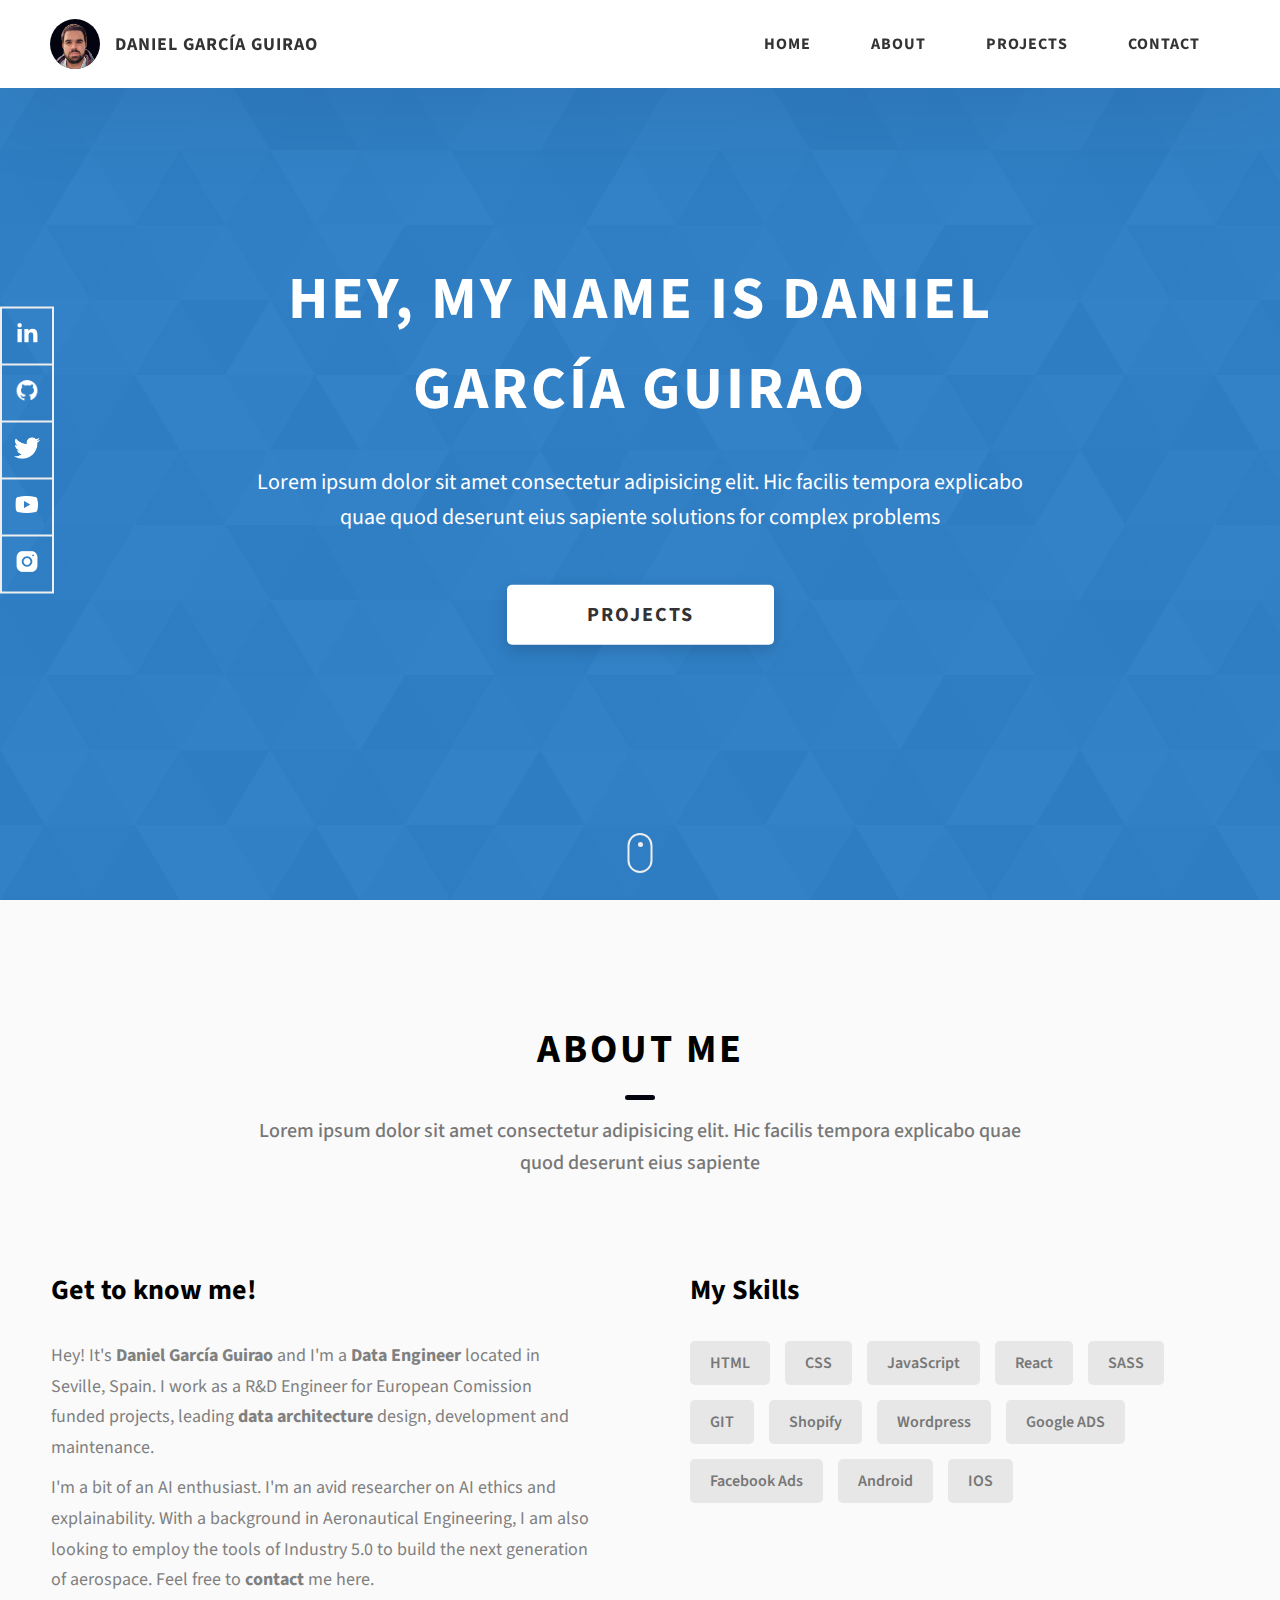
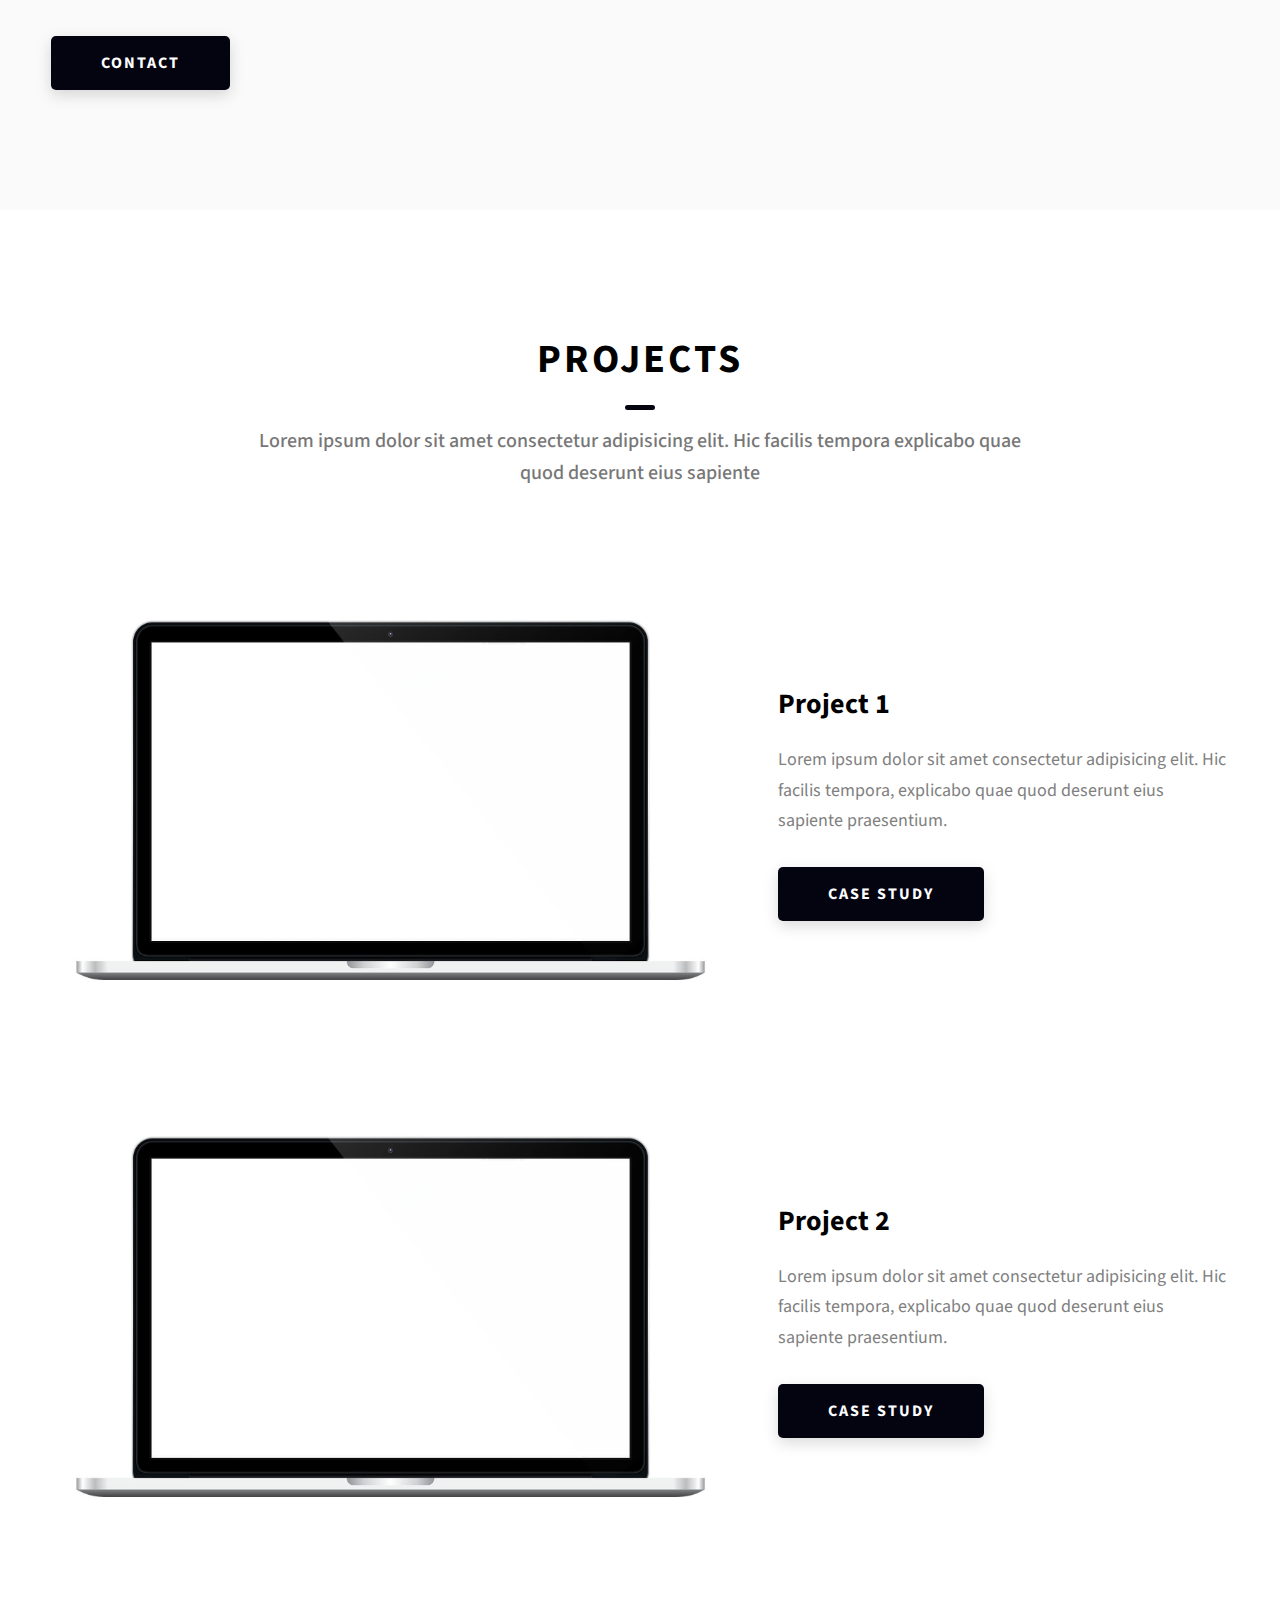
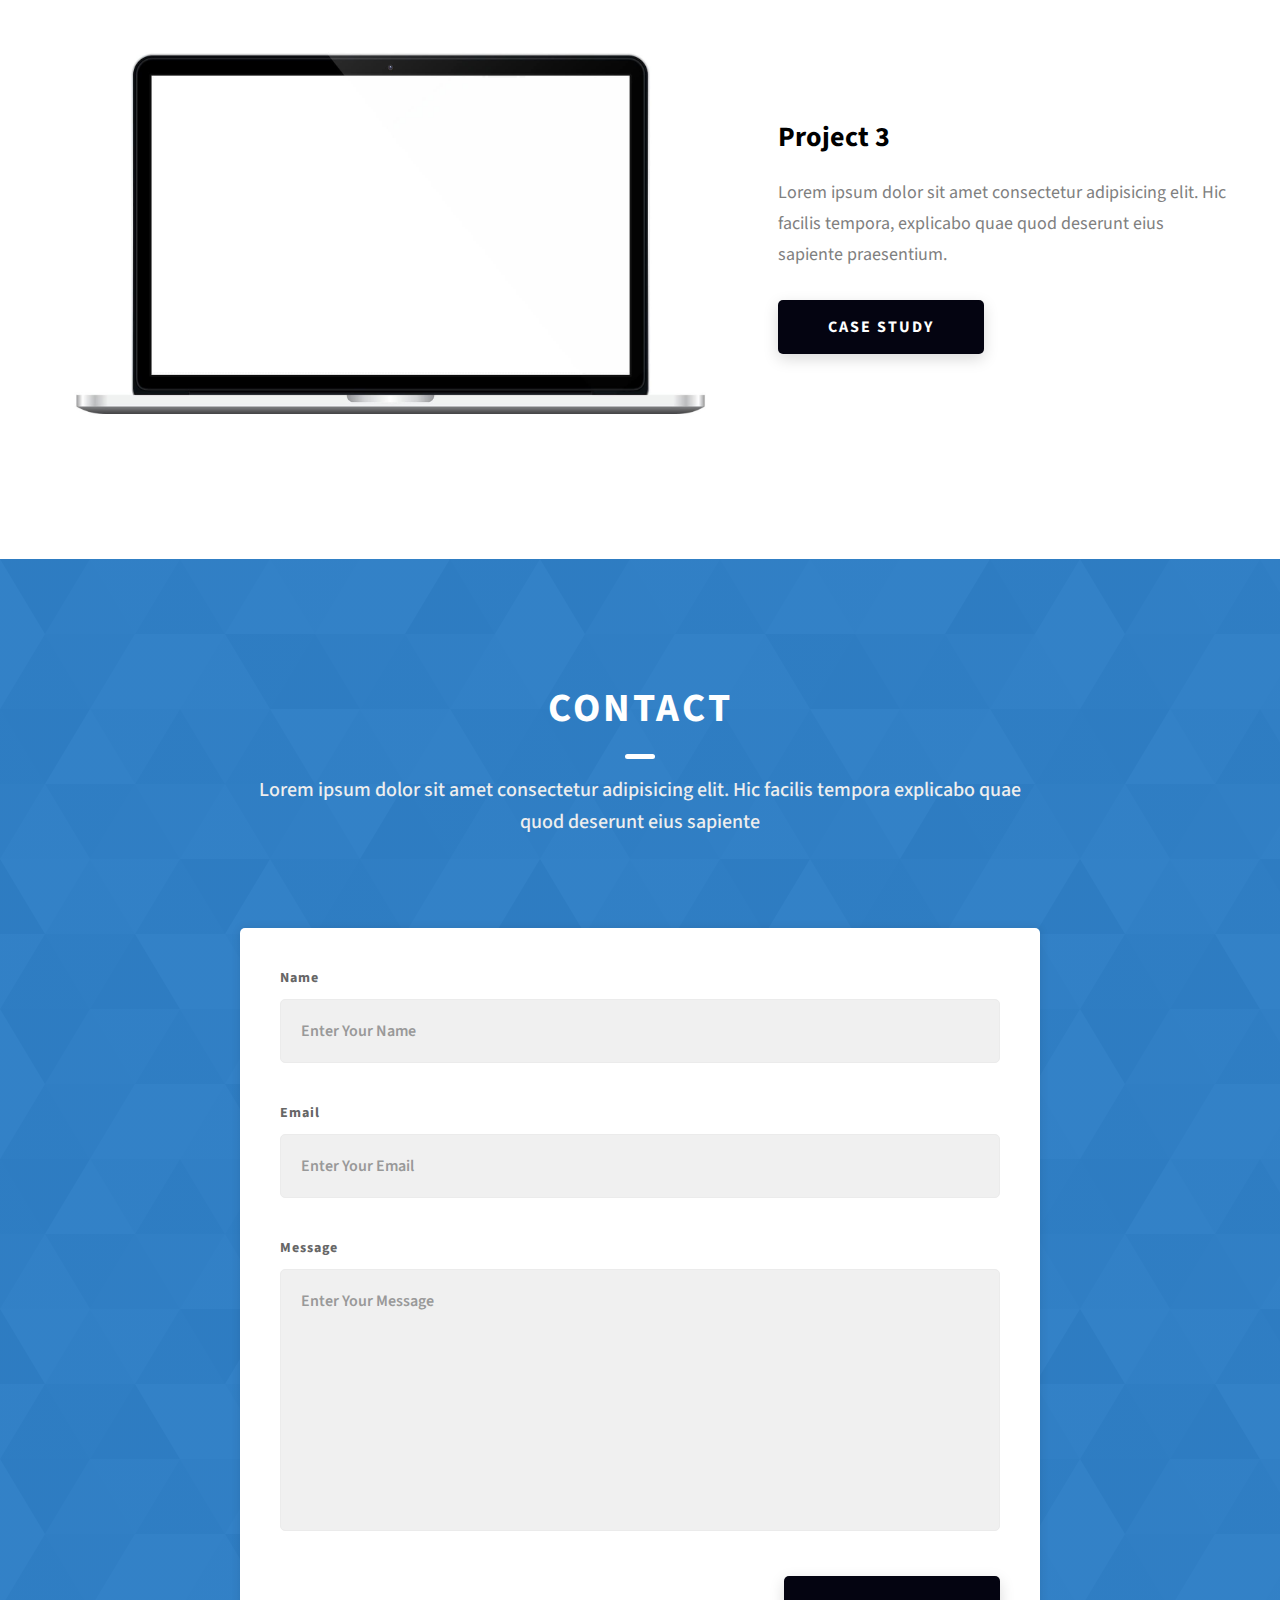
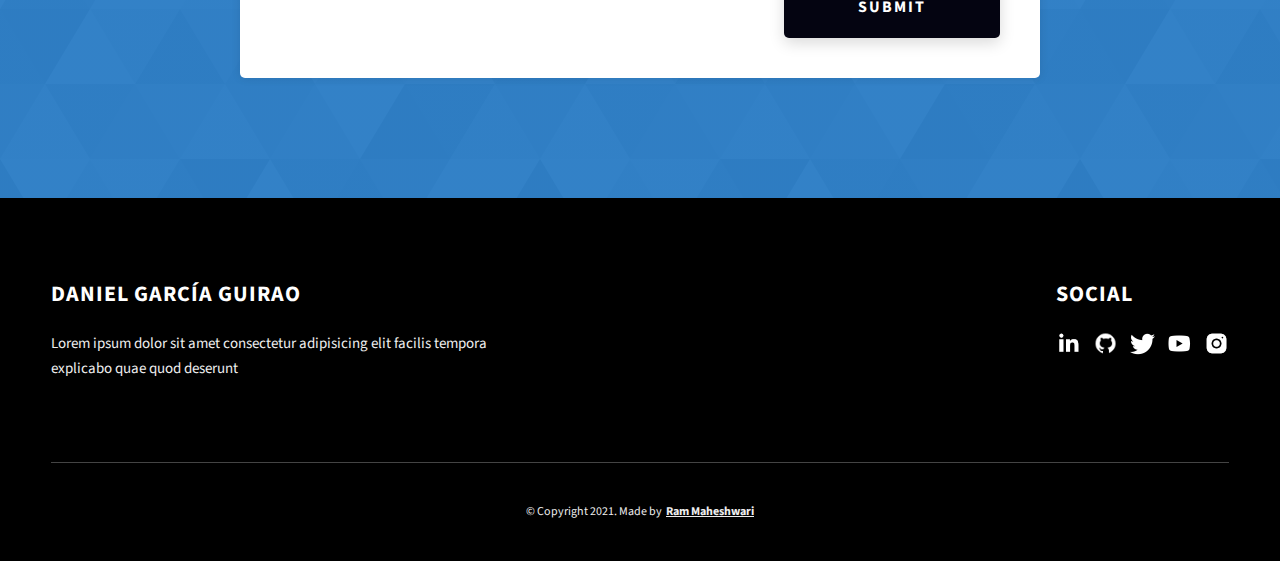
==== commit 0b71c062: "new info" ====
--- a/index.html
+++ b/index.html
@@ -166,18 +166,18 @@
               <p class="about__content-details-para">
                 Hey! It's
                 <strong>Daniel García Guirao</strong>
-                and I'm a <strong> Frontend Web Developer </strong> located in
-                Los Angeles. I've done
-                <strong> remote </strong>
-                projects for agencies, consulted for startups, and collaborated
-                with talented people to create
-                <strong>digital products </strong>
-                for both business and consumer use.
+                and I'm a <strong> Data Engineer </strong> located in
+                Seville, Spain. I work as a R&D Engineer for European
+                Comission funded projects, leading 
+                <strong> data architecture </strong>
+                design, development and maintenance.
               </p>
               <p class="about__content-details-para">
-                I'm a bit of a digital product junky. Over the years, I've used
-                hundreds of web and mobile apps in different industries and
-                verticals. Feel free to
+                I'm a bit of an AI enthusiast. I'm an avid researcher
+                on AI ethics and explainability. With a background in
+                Aeronautical Engineering, I am also looking to employ 
+                the tools of Industry 5.0 to build the next generation 
+                of aerospace. Feel free to
                 <strong>contact</strong> me here.
               </p>
             </div>
--- a/css/style.css
+++ b/css/style.css
@@ -103,7 +103,7 @@
     top: calc(100% + 1.5rem);
     height: 5px;
     width: 3rem;
-    background: #0062b9;
+    background: #040411;
     left: 50%;
     transform: translateX(-50%);
     border-radius: 5px; }
@@ -155,12 +155,12 @@
     padding: 1.5rem 5rem;
     font-size: 1.6rem; }
   .btn--theme {
-    background: #0062b9;
+    background: #040411;
     color: #fff; }
   .btn--theme-inv {
-    color: #0062b9;
+    color: #040411;
     background: #fff;
-    border: 2px solid #0062b9;
+    border: 2px solid #040411;
     box-shadow: none;
     padding: calc(1.5rem - 2px) calc(5rem - 2px); }
 
@@ -515,14 +515,14 @@
     color: #333;
     transition: color .3s; }
     .header__logo-container:hover {
-      color: #0062b9; }
+      color: #040411; }
   .header__logo-img-cont {
     width: 5rem;
     height: 5rem;
     border-radius: 50px;
     overflow: hidden;
     margin-right: 1.5rem;
-    background: #0062b9; }
+    background: #040411; }
     @media only screen and (max-width: 56.25em) {
       .header__logo-img-cont {
         width: 4.5rem;
@@ -554,7 +554,7 @@
     font-weight: 700;
     transition: color .3s; }
     .header__link:hover {
-      color: #0062b9; }
+      color: #040411; }
     @media only screen and (max-width: 56.25em) {
       .header__link {
         padding: 3rem 1.8rem;
@@ -601,7 +601,7 @@
     letter-spacing: 2px;
     transition: color .3s; }
     .header__sm-menu-link a:hover {
-      color: #0062b9; }
+      color: #040411; }
   .header__sm-menu-link:first-child a {
     border-top: 1px solid #eee; }
   .header__sm-menu-link-last {
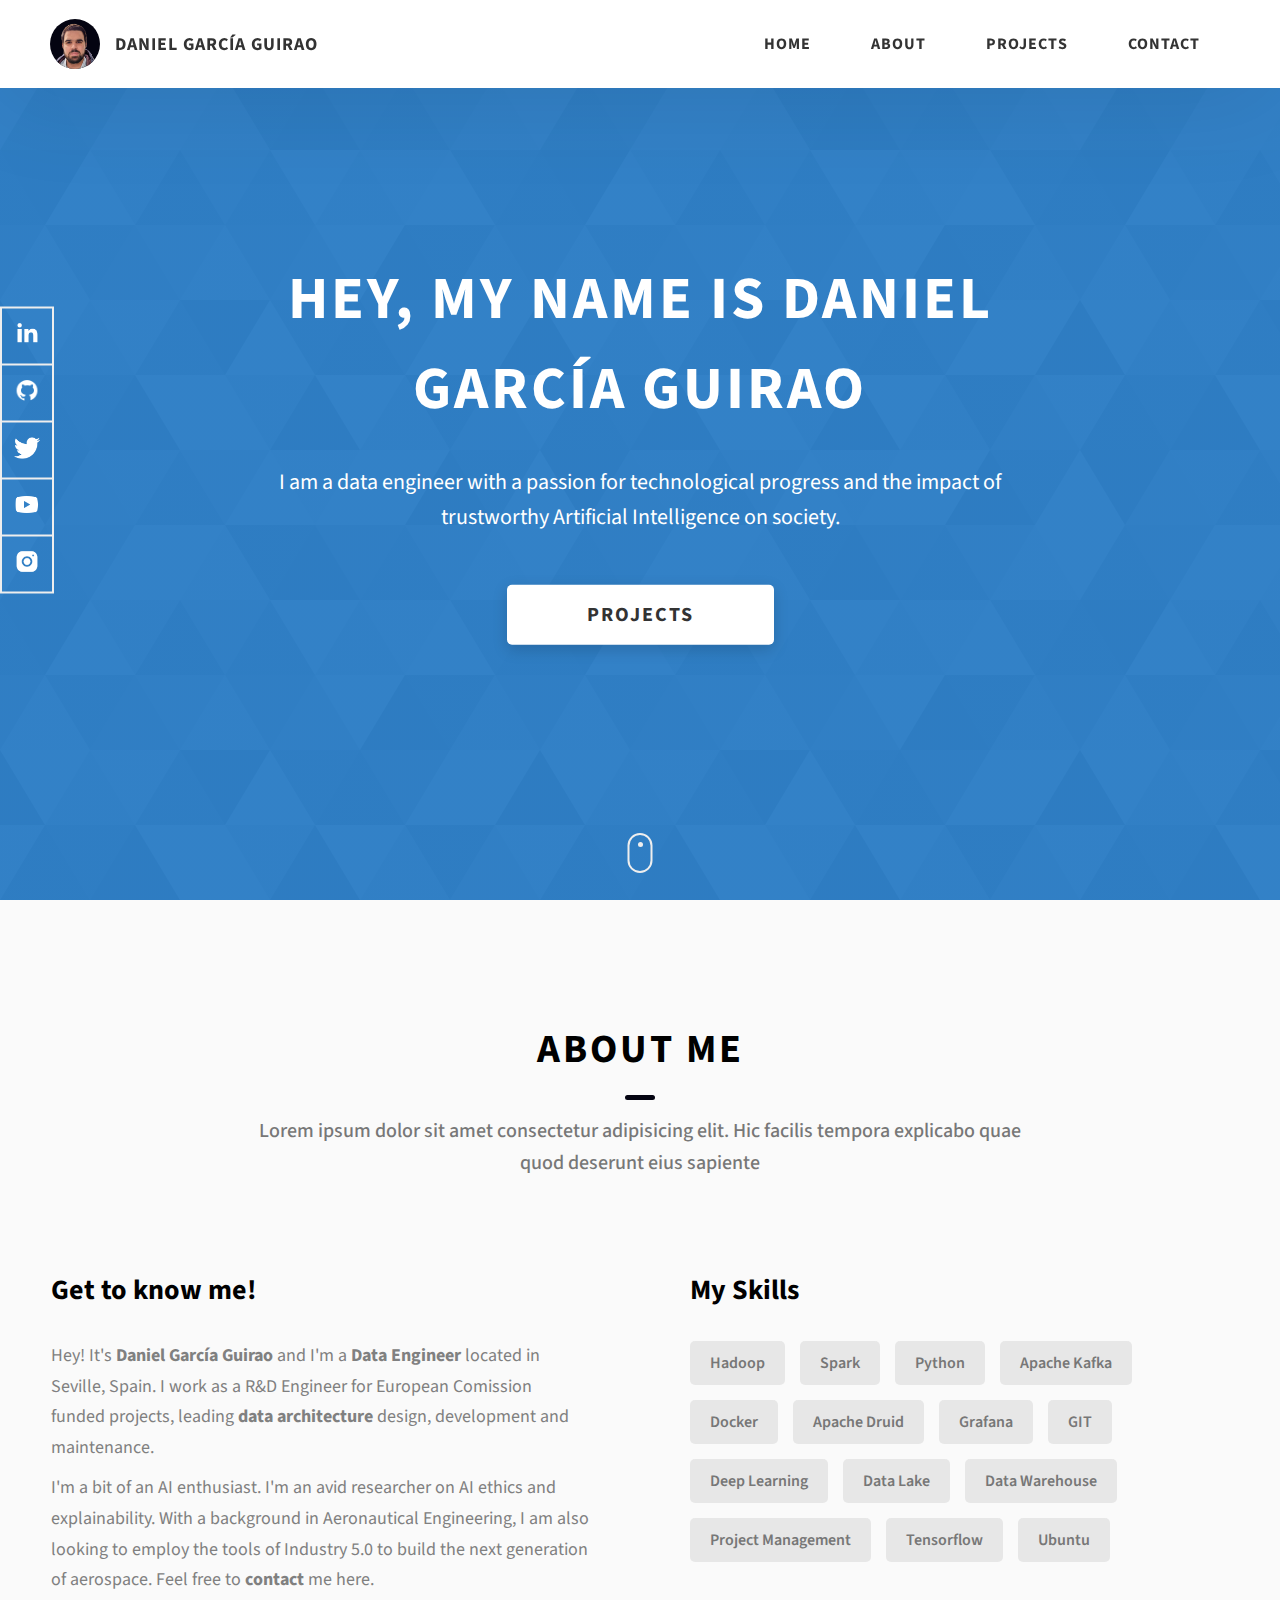
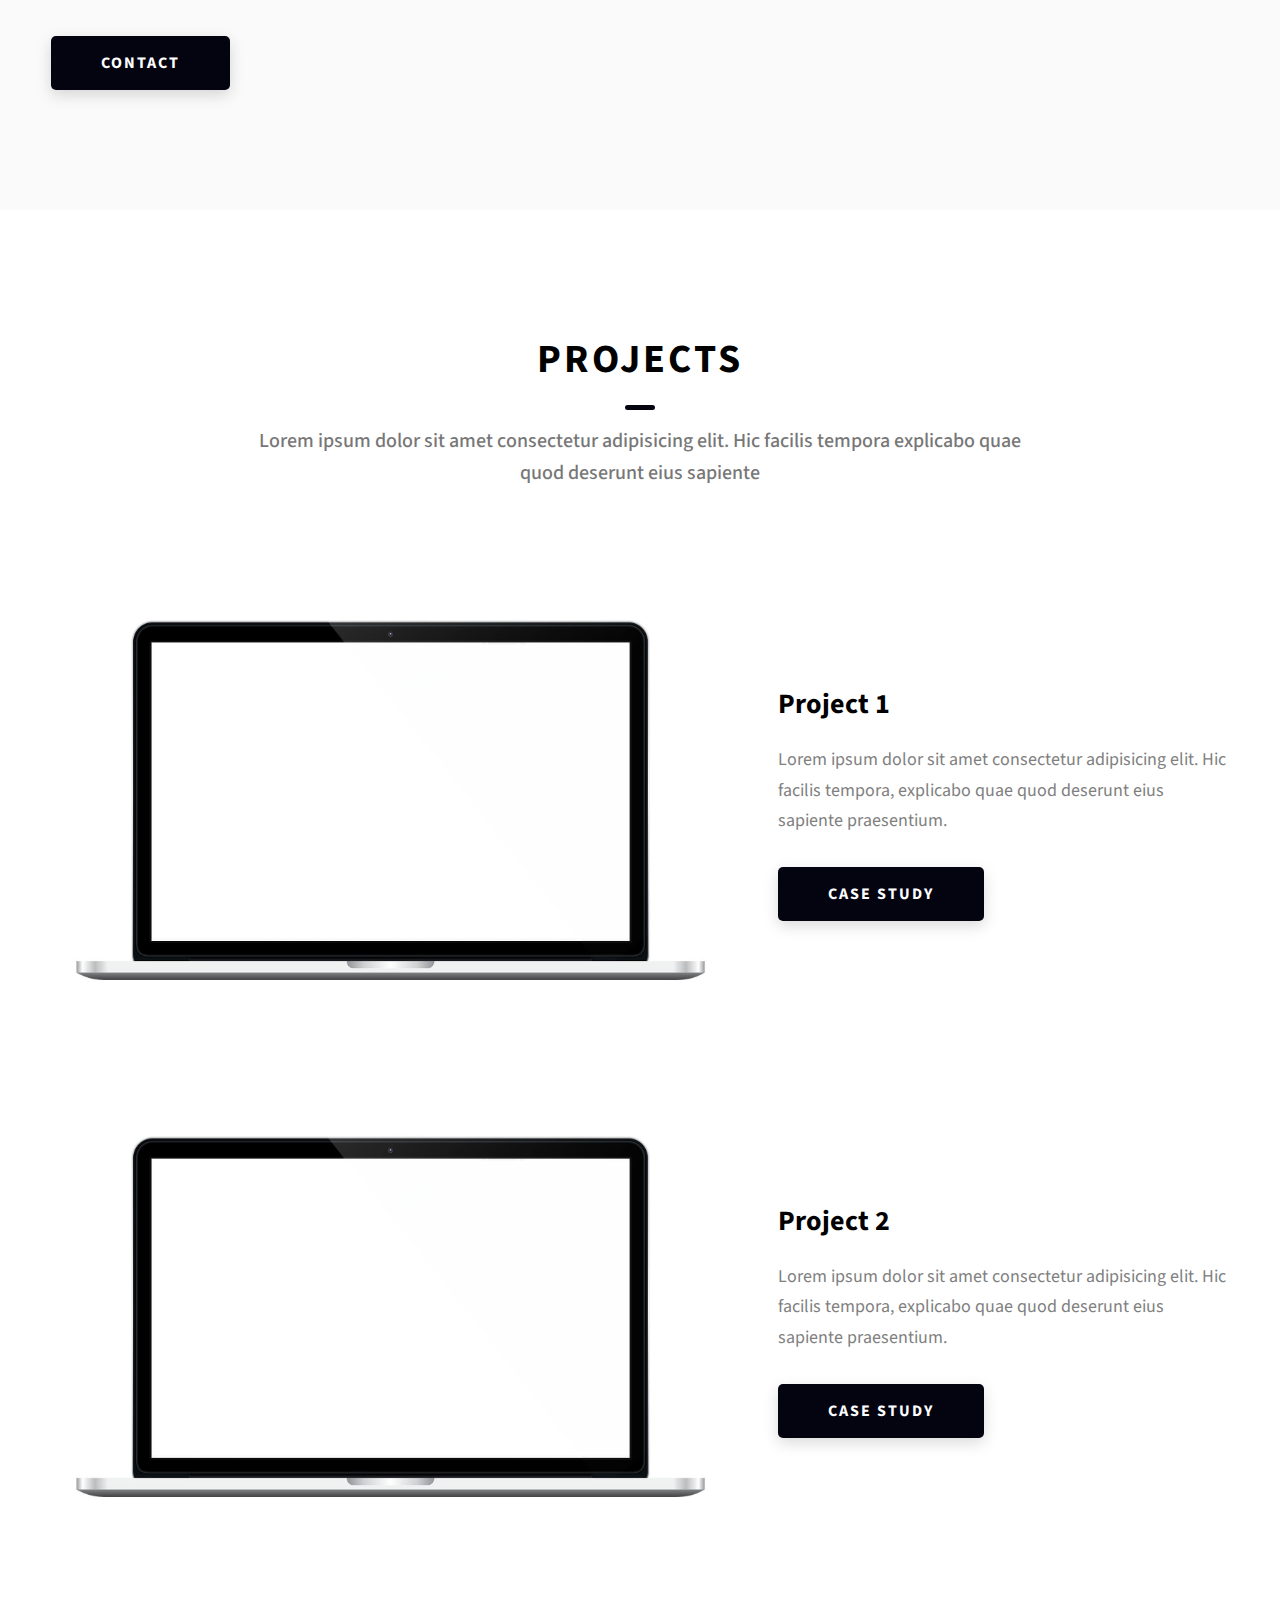
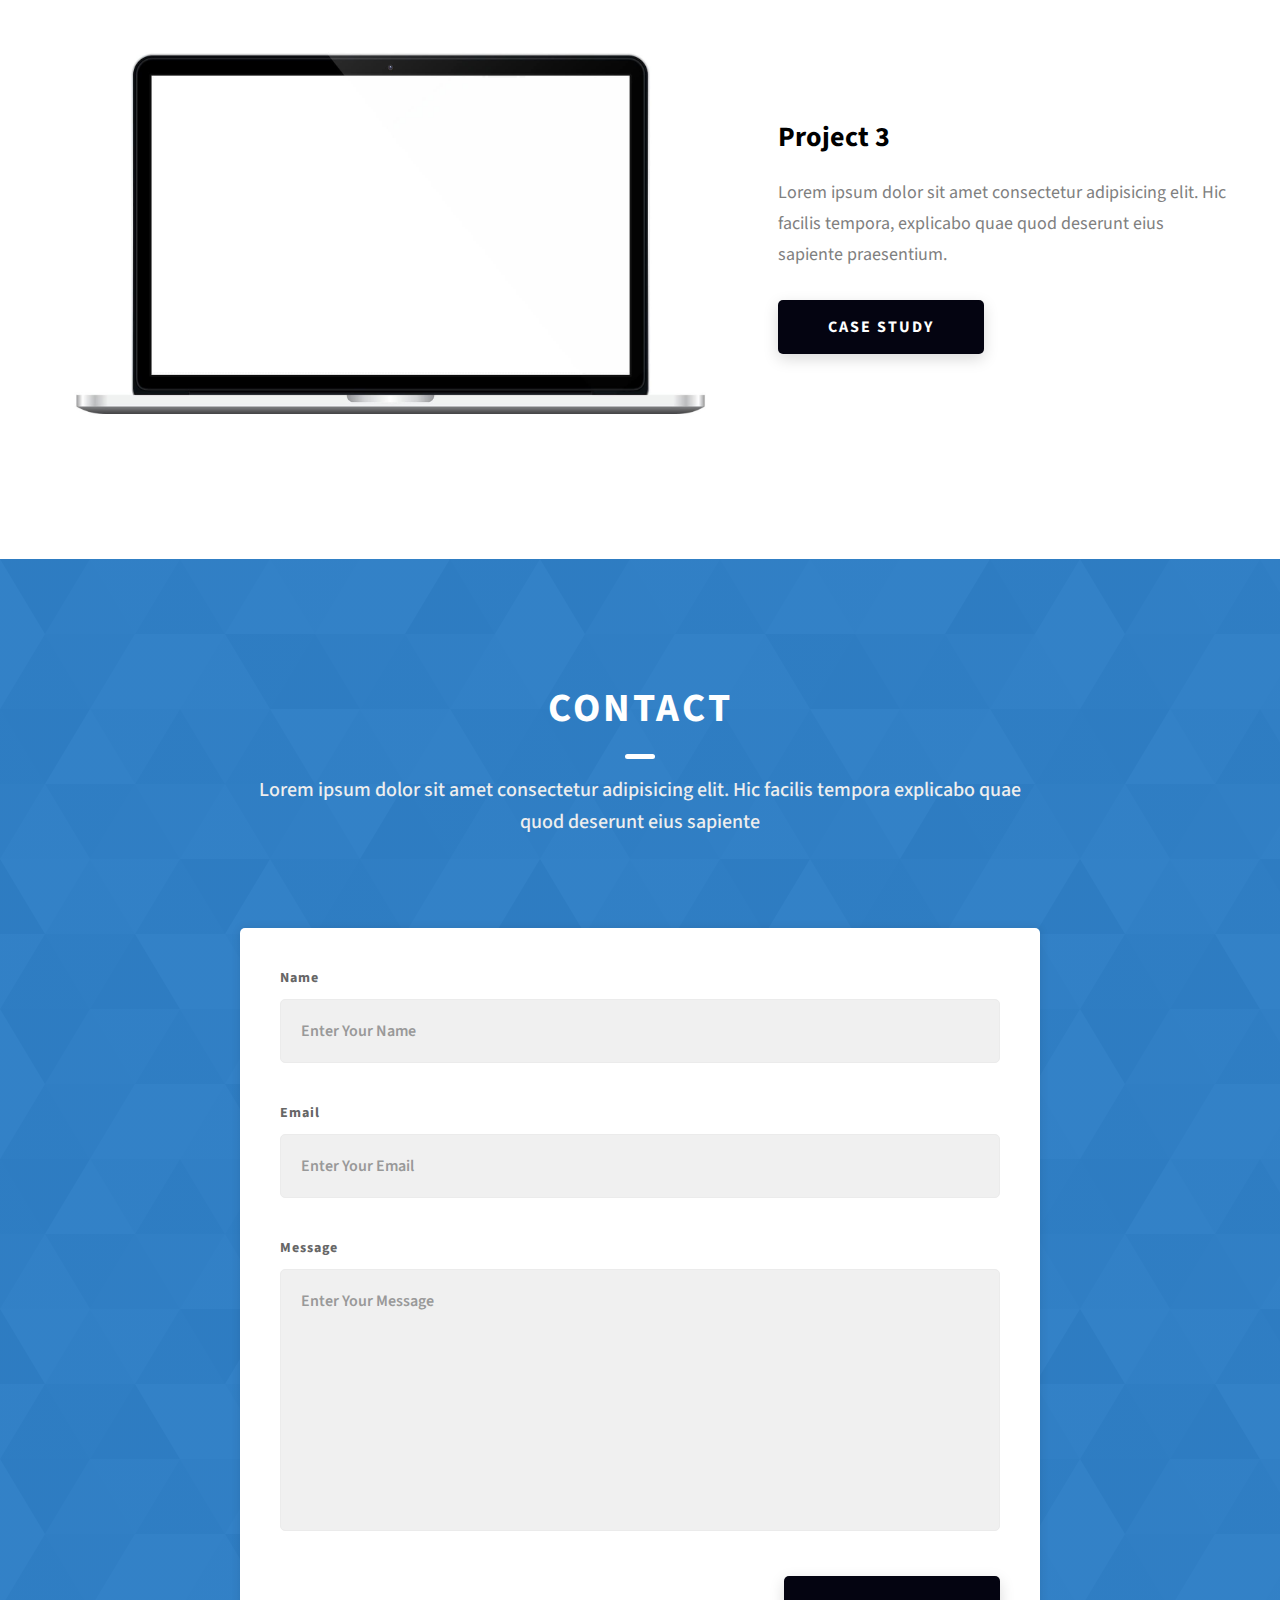
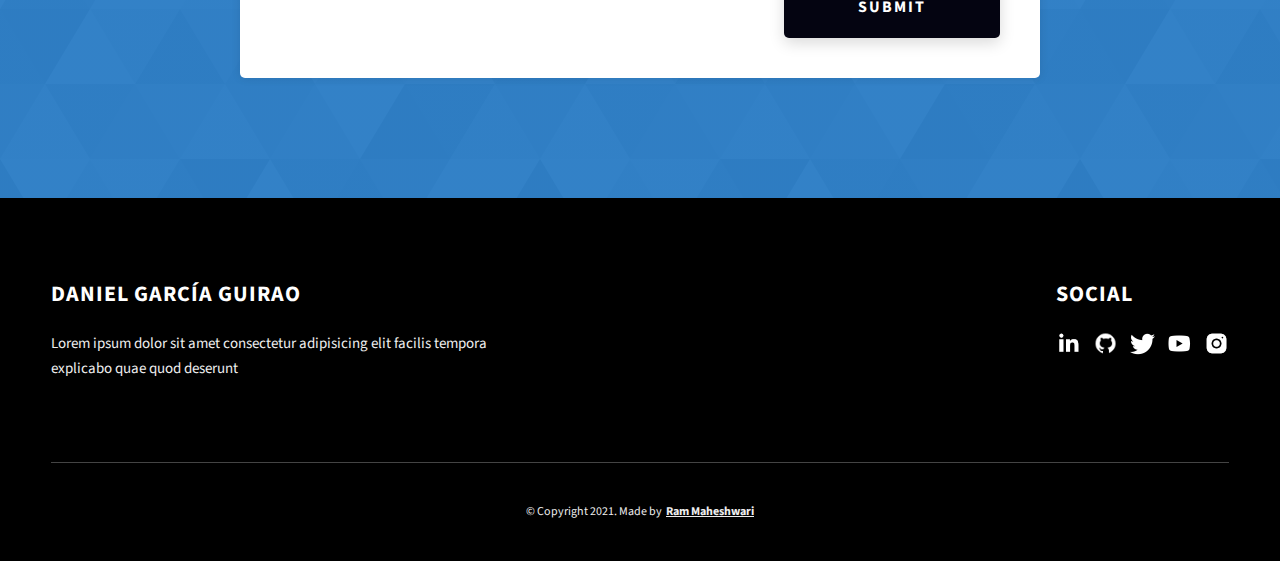
==== commit 001be395: "update" ====
--- a/index.html
+++ b/index.html
@@ -4,7 +4,7 @@
     <meta charset="UTF-8" />
     <meta name="viewport" content="width=device-width, initial-scale=1.0" />
     <meta http-equiv="X-UA-Compatible" content="ie=edge" />
-    <title>Dopefolio</title>
+    <title>Daniel Garcia portfolio</title>
     <meta name="description" content="Portfolio Template for Developer" />
 
     <link rel="stylesheet" href="css/style.css" />
@@ -87,9 +87,9 @@
         <h1 class="heading-primary">Hey, My name is Daniel García Guirao</h1>
         <div class="home-hero__info">
           <p class="text-primary">
-            Lorem ipsum dolor sit amet consectetur adipisicing elit. Hic facilis
-            tempora explicabo quae quod deserunt eius sapiente solutions for
-            complex problems
+            I am a data engineer with a passion for 
+            technological progress and the impact of 
+            trustworthy Artificial Intelligence on society.
           </p>
         </div>
         <div class="home-hero__cta">
@@ -188,18 +188,20 @@
           <div class="about__content-skills">
             <h3 class="about__content-title">My Skills</h3>
             <div class="skills">
-              <div class="skills__skill">HTML</div>
-              <div class="skills__skill">CSS</div>
-              <div class="skills__skill">JavaScript</div>
-              <div class="skills__skill">React</div>
-              <div class="skills__skill">SASS</div>
+              <div class="skills__skill">Hadoop</div>
+              <div class="skills__skill">Spark</div>
+              <div class="skills__skill">Python</div>
+              <div class="skills__skill">Apache Kafka</div>
+              <div class="skills__skill">Docker</div>
+              <div class="skills__skill">Apache Druid</div>
+              <div class="skills__skill">Grafana</div>
               <div class="skills__skill">GIT</div>
-              <div class="skills__skill">Shopify</div>
-              <div class="skills__skill">Wordpress</div>
-              <div class="skills__skill">Google ADS</div>
-              <div class="skills__skill">Facebook Ads</div>
-              <div class="skills__skill">Android</div>
-              <div class="skills__skill">IOS</div>
+              <div class="skills__skill">Deep Learning</div>
+              <div class="skills__skill">Data Lake</div>
+              <div class="skills__skill">Data Warehouse</div>
+              <div class="skills__skill">Project Management</div>
+              <div class="skills__skill">Tensorflow</div>
+              <div class="skills__skill">Ubuntu</div>
             </div>
           </div>
         </div>
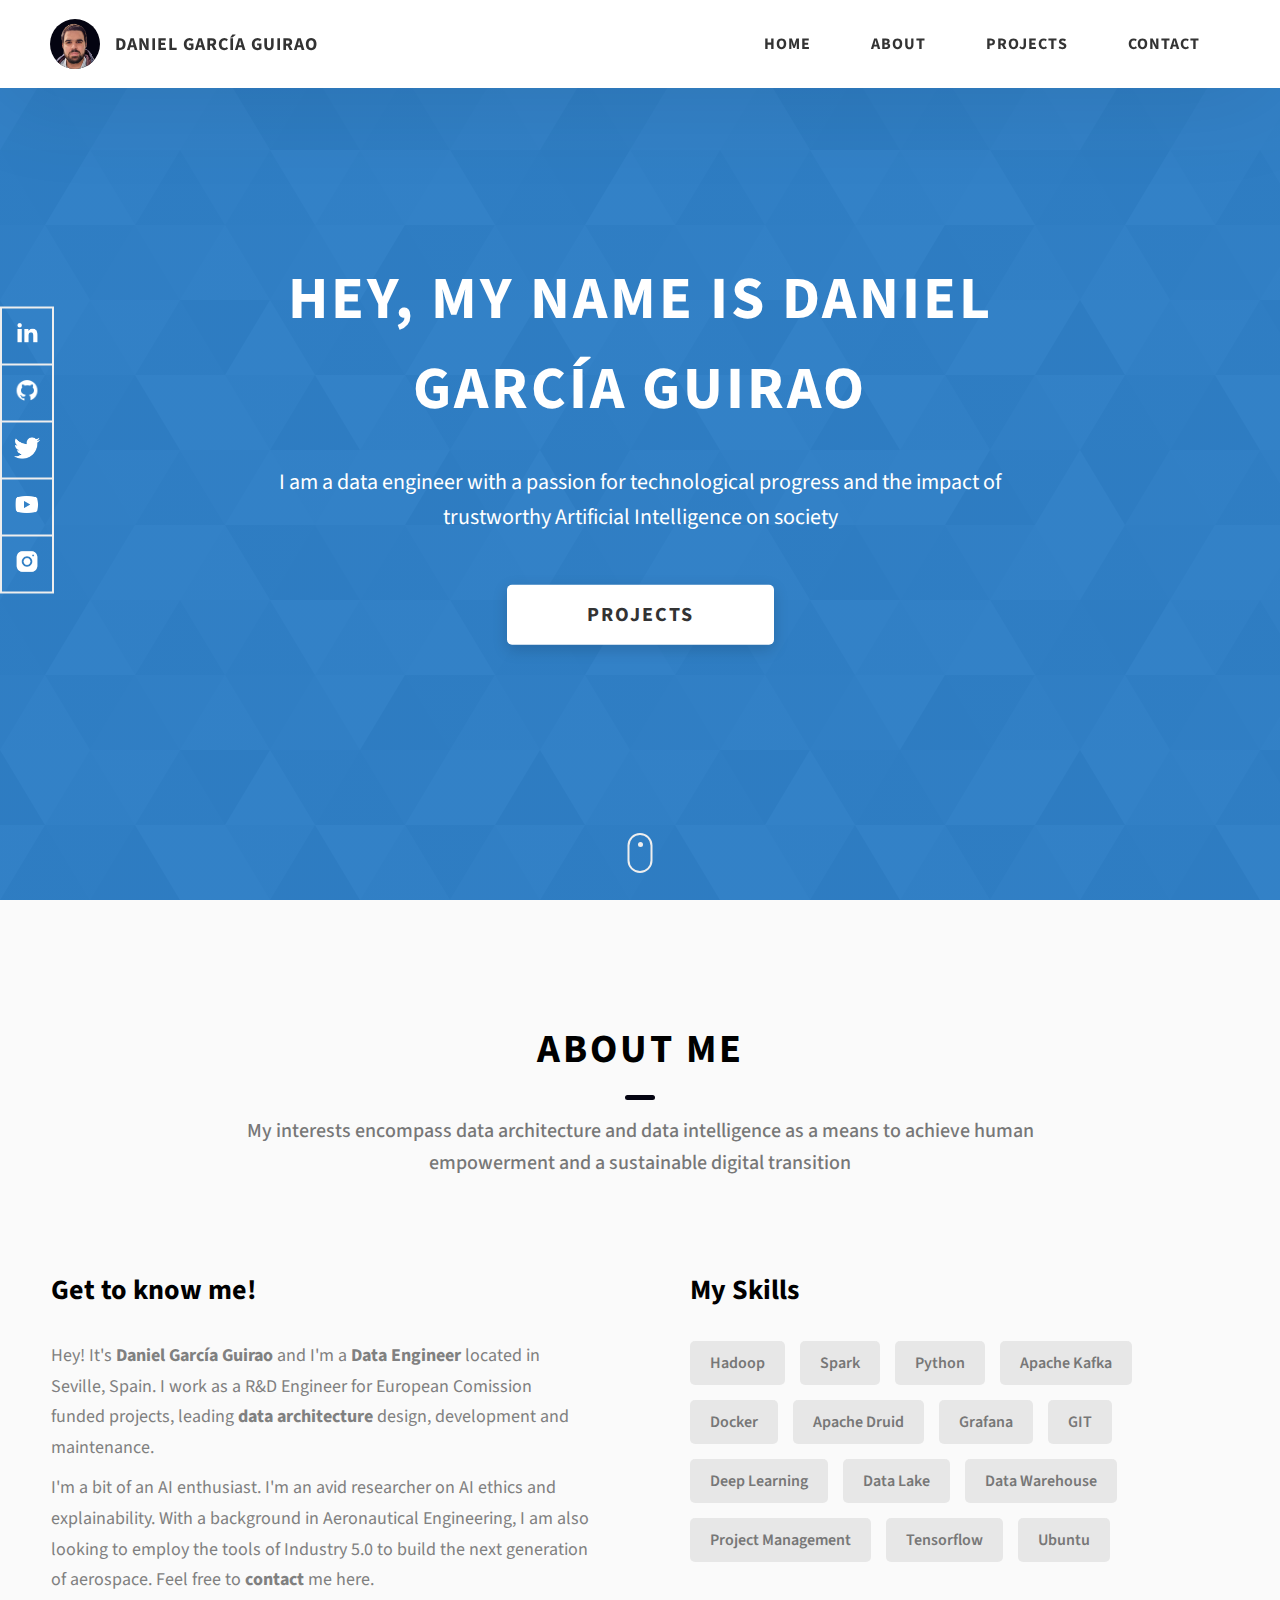
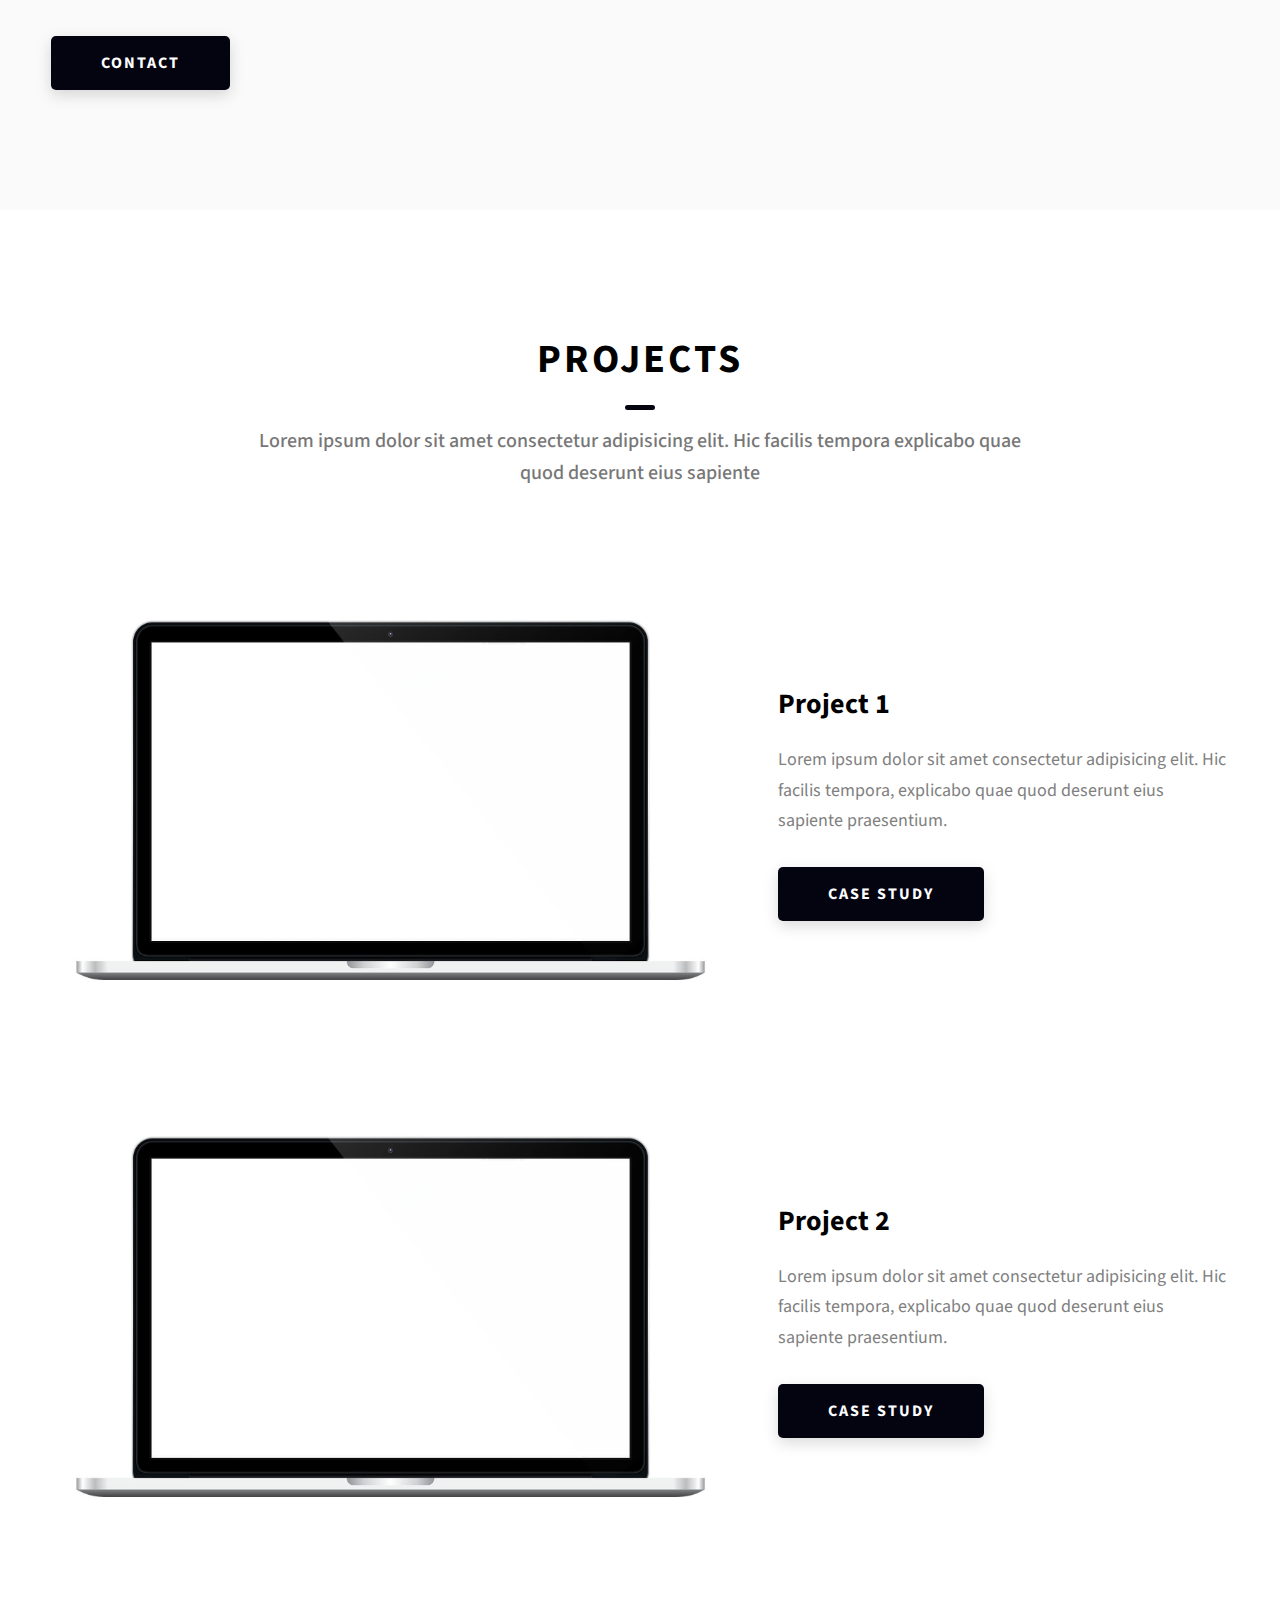
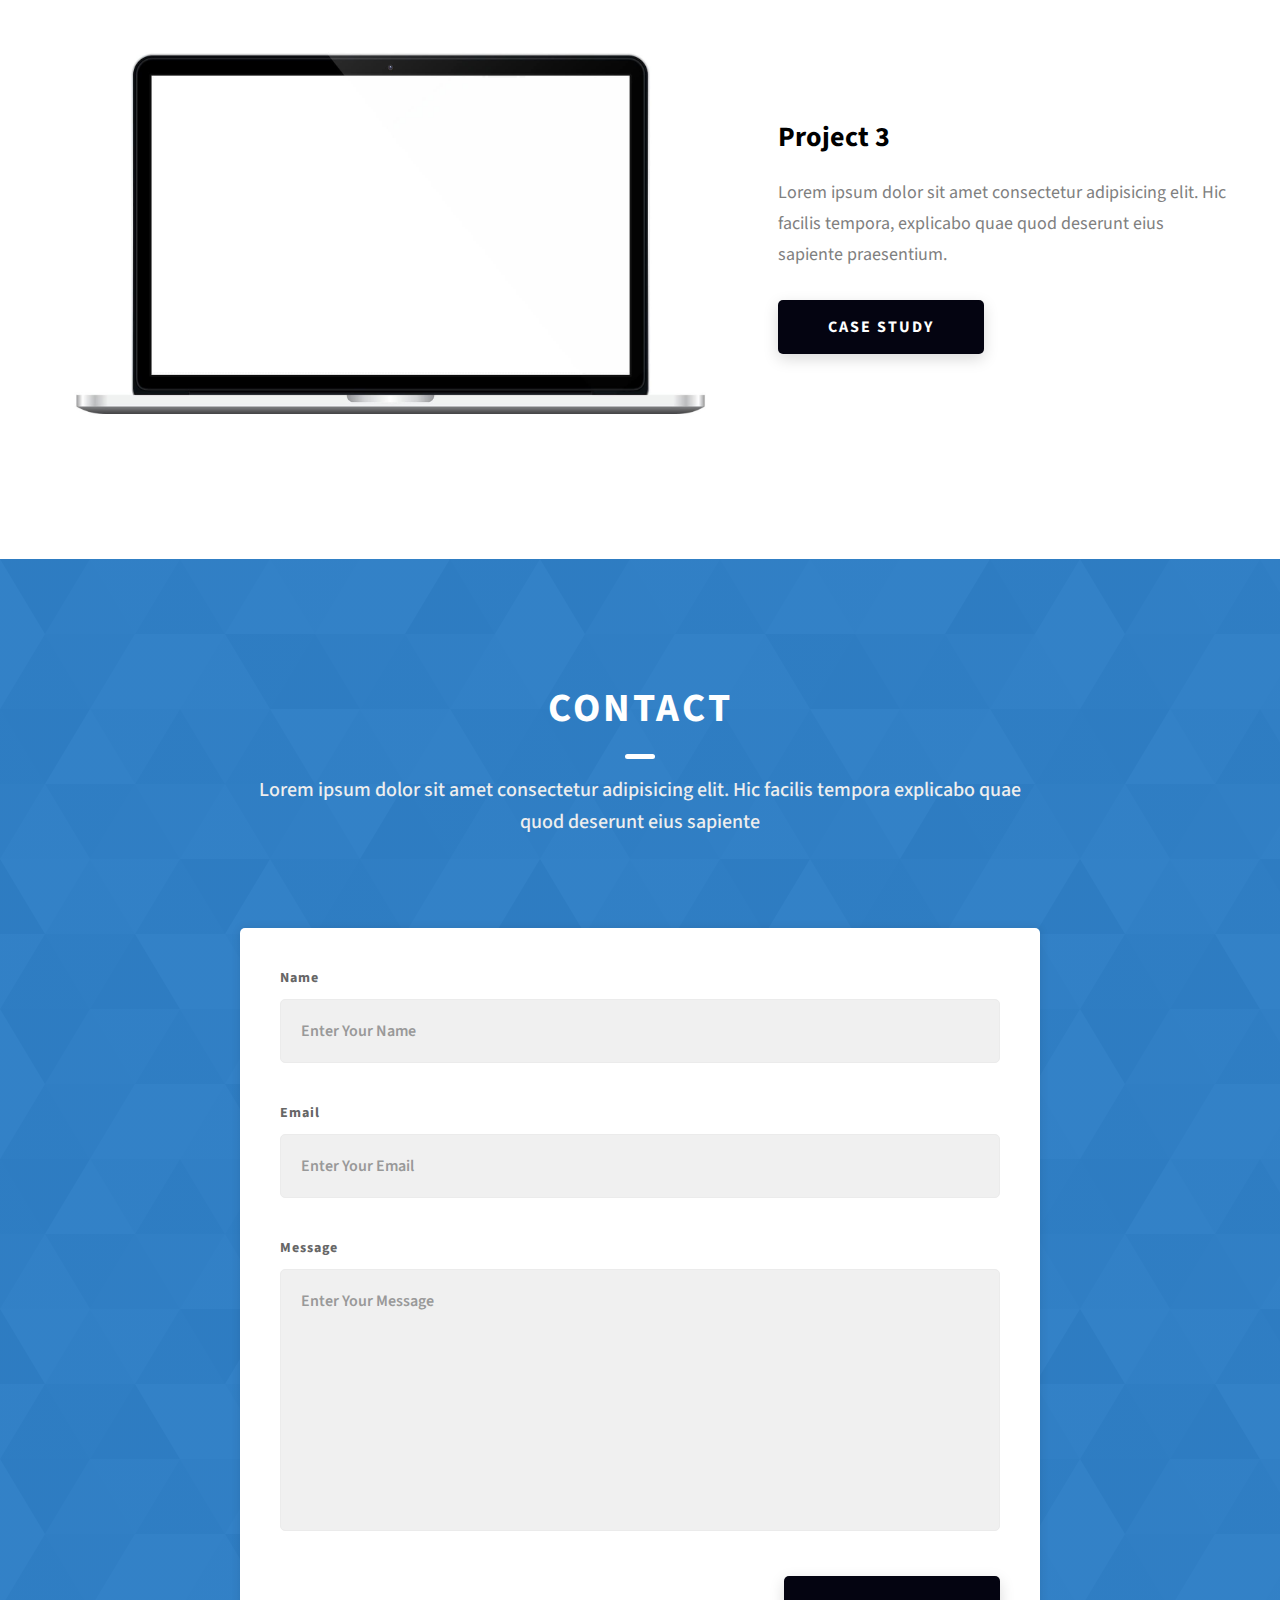
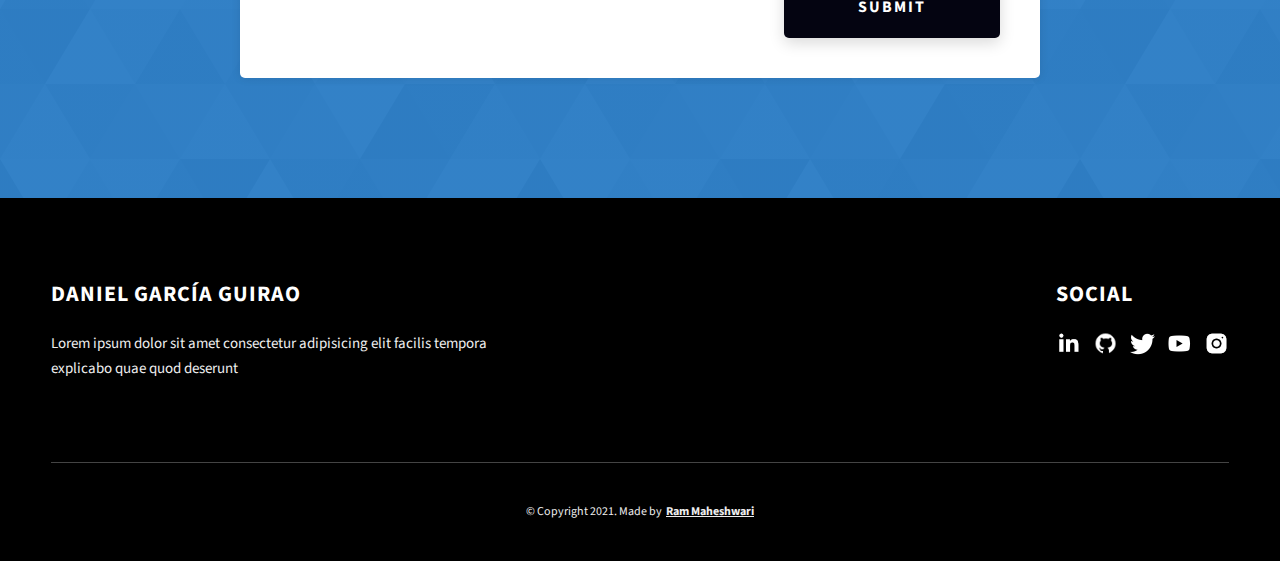
==== commit 591bcd52: "update" ====
--- a/index.html
+++ b/index.html
@@ -89,7 +89,7 @@
           <p class="text-primary">
             I am a data engineer with a passion for 
             technological progress and the impact of 
-            trustworthy Artificial Intelligence on society.
+            trustworthy Artificial Intelligence on society
           </p>
         </div>
         <div class="home-hero__cta">
@@ -155,8 +155,8 @@
         <h2 class="heading heading-sec heading-sec__mb-med">
           <span class="heading-sec__main">About Me</span>
           <span class="heading-sec__sub">
-            Lorem ipsum dolor sit amet consectetur adipisicing elit. Hic facilis
-            tempora explicabo quae quod deserunt eius sapiente
+            My interests encompass data architecture and data intelligence as a means to achieve 
+            human empowerment and a sustainable digital transition
           </span>
         </h2>
         <div class="about__content">
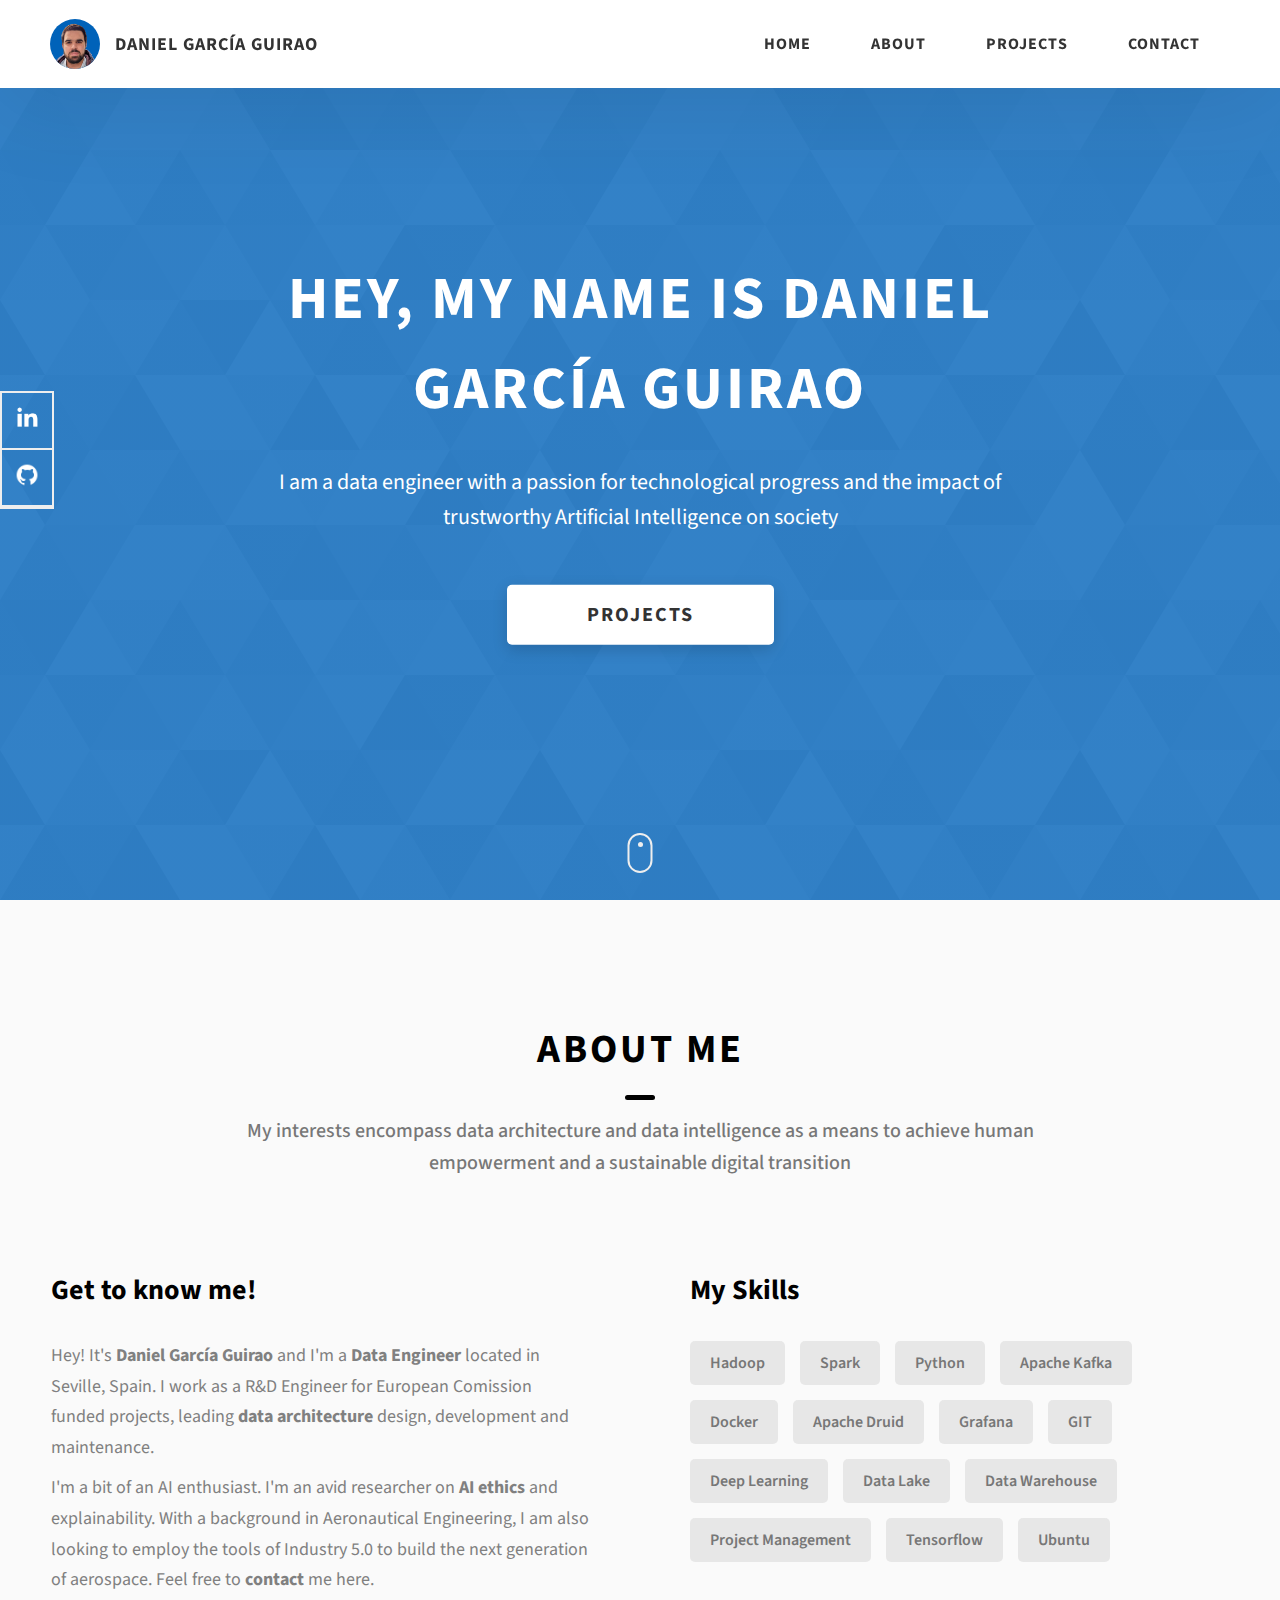
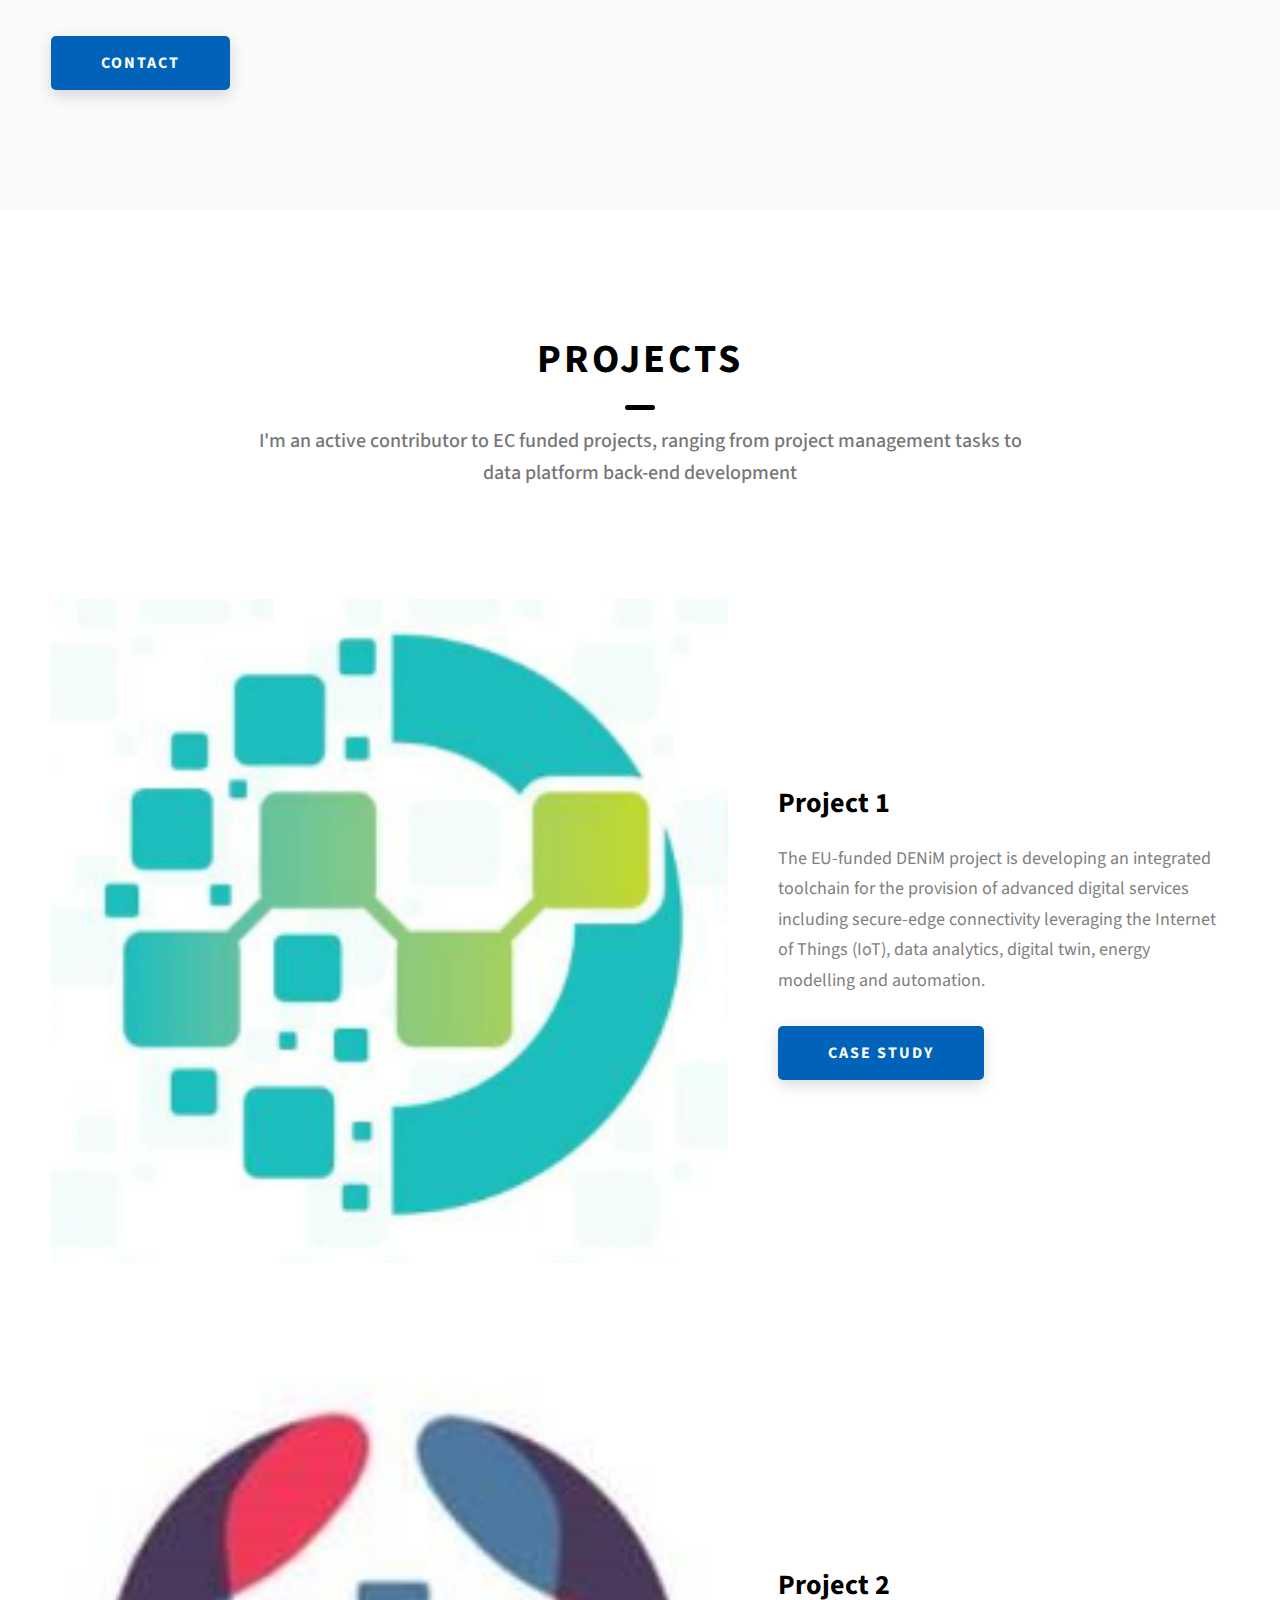
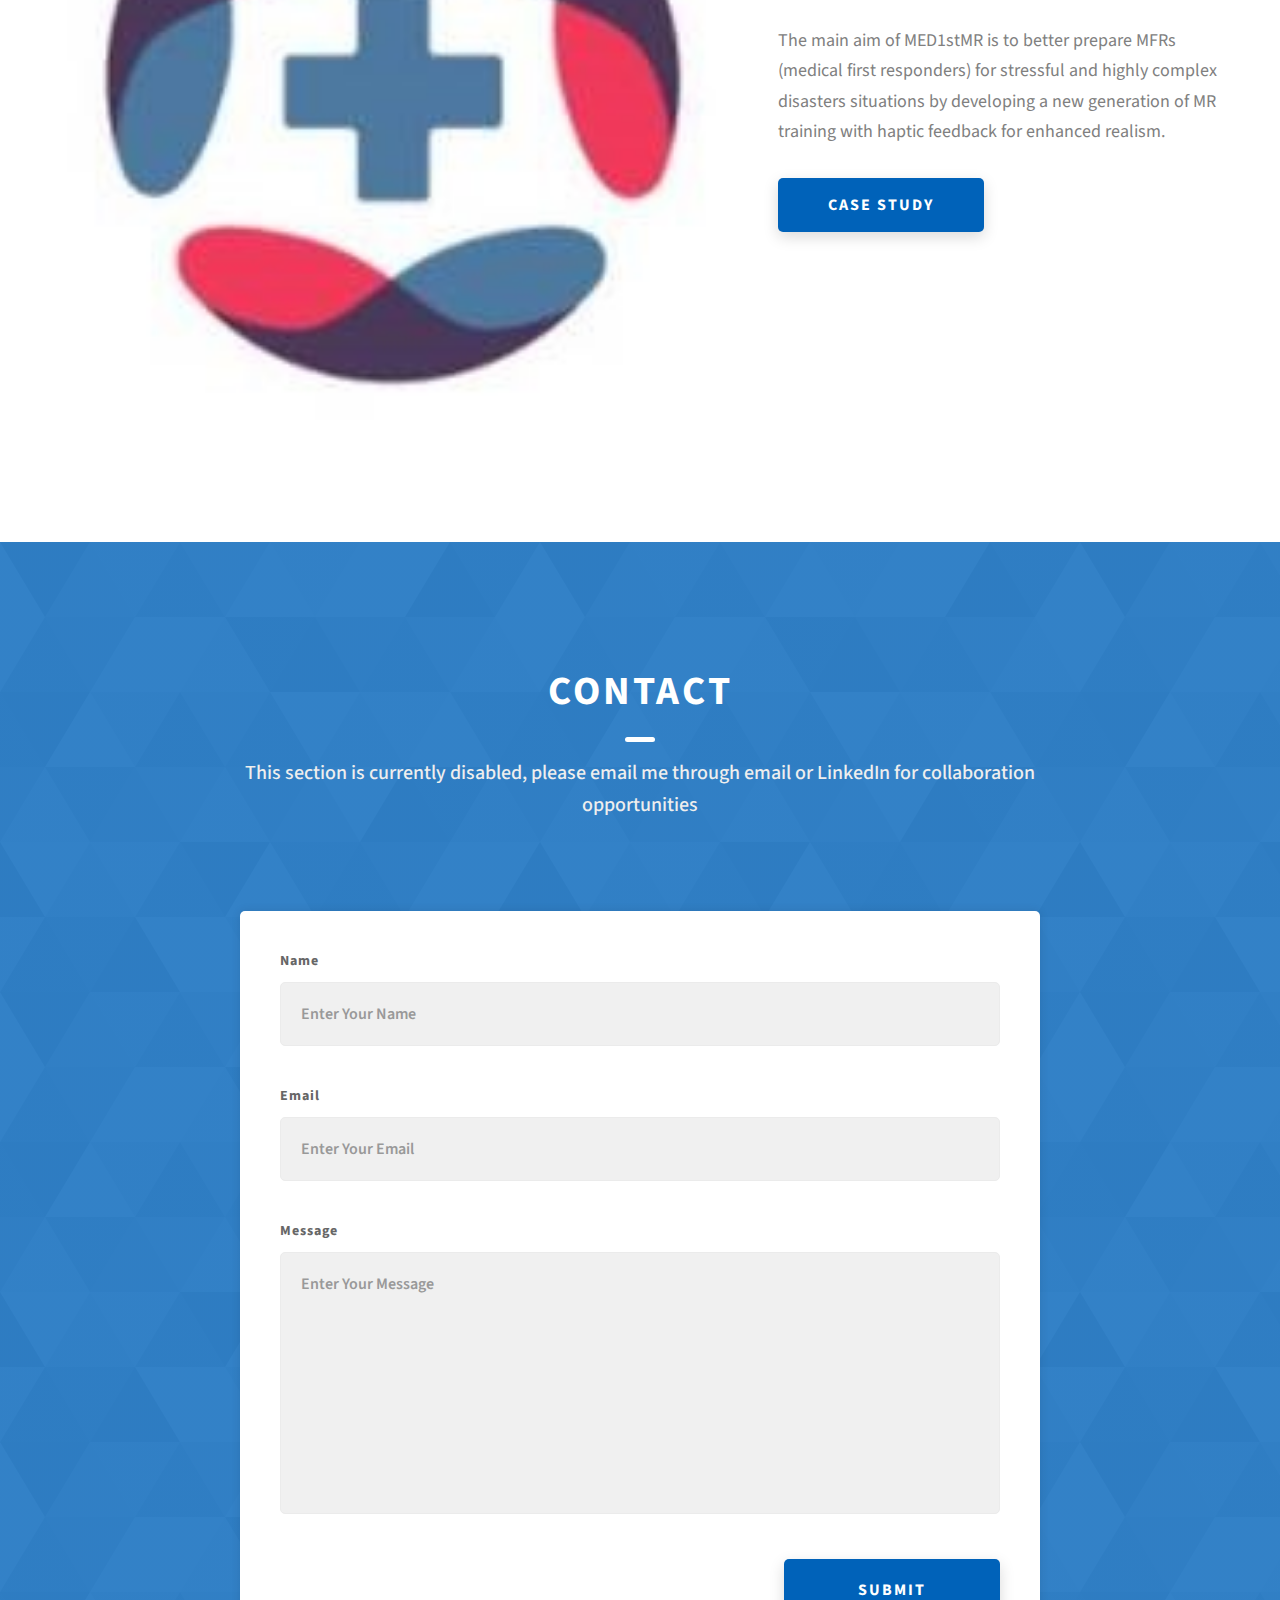
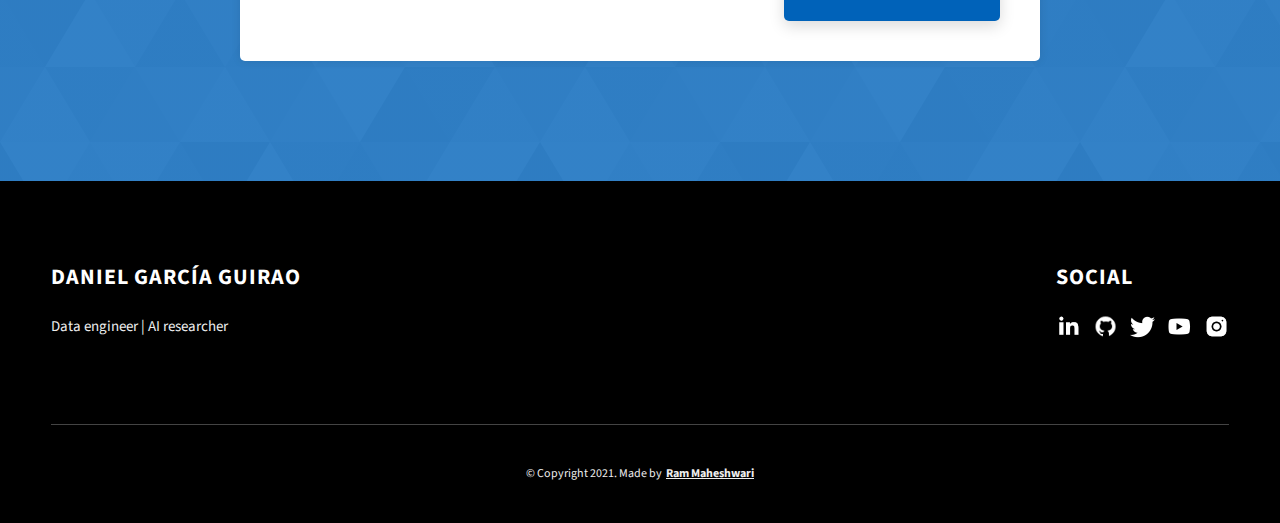
==== commit a6a38cf4: "update" ====
--- a/index.html
+++ b/index.html
@@ -110,36 +110,6 @@
           <a href="#" class="home-hero__social-icon-link">
             <img
               src="./assets/png/github-ico.png"
-              alt="icon"
-              class="home-hero__social-icon"
-            />
-          </a>
-        </div>
-        <div class="home-hero__social">
-          <a href="#" class="home-hero__social-icon-link">
-            <img
-              src="./assets/png/twitter-ico.png"
-              alt="icon"
-              class="home-hero__social-icon"
-            />
-          </a>
-        </div>
-        <div class="home-hero__social">
-          <a href="#" class="home-hero__social-icon-link">
-            <img
-              src="./assets/png/yt-ico.png"
-              alt="icon"
-              class="home-hero__social-icon"
-            />
-          </a>
-        </div>
-        <div class="home-hero__social">
-          <a
-            href="#"
-            class="home-hero__social-icon-link home-hero__social-icon-link--bd-none"
-          >
-            <img
-              src="./assets/png/insta-ico.png"
               alt="icon"
               class="home-hero__social-icon"
             />
@@ -173,8 +143,9 @@
                 design, development and maintenance.
               </p>
               <p class="about__content-details-para">
-                I'm a bit of an AI enthusiast. I'm an avid researcher
-                on AI ethics and explainability. With a background in
+                I'm a bit of an AI enthusiast. I'm an avid researcher on 
+                <strong>AI ethics</strong>
+                and explainability. With a background in
                 Aeronautical Engineering, I am also looking to employ 
                 the tools of Industry 5.0 to build the next generation 
                 of aerospace. Feel free to
@@ -212,8 +183,8 @@
         <h2 class="heading heading-sec heading-sec__mb-bg">
           <span class="heading-sec__main">Projects</span>
           <span class="heading-sec__sub">
-            Lorem ipsum dolor sit amet consectetur adipisicing elit. Hic facilis
-            tempora explicabo quae quod deserunt eius sapiente
+            I'm an active contributor to EC funded projects, ranging from project
+            management tasks to data platform back-end development
           </span>
         </h2>
 
@@ -221,7 +192,7 @@
           <div class="projects__row">
             <div class="projects__row-img-cont">
               <img
-                src="./assets/jpeg/project-mockup-example.jpeg"
+                src="./assets/png/denim_logo.png"
                 alt="Software Screenshot"
                 class="projects__row-img"
                 loading="lazy"
@@ -230,9 +201,9 @@
             <div class="projects__row-content">
               <h3 class="projects__row-content-title">Project 1</h3>
               <p class="projects__row-content-desc">
-                Lorem ipsum dolor sit amet consectetur adipisicing elit. Hic
-                facilis tempora, explicabo quae quod deserunt eius sapiente
-                praesentium.
+                The EU-funded DENiM project is developing an integrated toolchain for the provision 
+                of advanced digital services including secure-edge connectivity leveraging the 
+                Internet of Things (IoT), data analytics, digital twin, energy modelling and automation.
               </p>
               <a
                 href="./project-1.html"
@@ -245,7 +216,7 @@
           <div class="projects__row">
             <div class="projects__row-img-cont">
               <img
-                src="./assets/jpeg/project-mockup-example.jpeg"
+                src="./assets/png/med1st_logo.png"
                 alt="Software Screenshot"
                 class="projects__row-img"
                 loading="lazy"
@@ -254,9 +225,9 @@
             <div class="projects__row-content">
               <h3 class="projects__row-content-title">Project 2</h3>
               <p class="projects__row-content-desc">
-                Lorem ipsum dolor sit amet consectetur adipisicing elit. Hic
-                facilis tempora, explicabo quae quod deserunt eius sapiente
-                praesentium.
+              The main aim of MED1stMR is to better prepare MFRs (medical first responders) 
+              for stressful and highly complex disasters situations by developing a new generation 
+              of MR training with haptic feedback for enhanced realism. 
               </p>
               <a
                 href="./project-2.html"
@@ -266,30 +237,6 @@
               >
             </div>
           </div>
-          <div class="projects__row">
-            <div class="projects__row-img-cont">
-              <img
-                src="./assets/jpeg/project-mockup-example.jpeg"
-                alt="Software Screenshot"
-                class="projects__row-img"
-                loading="lazy"
-              />
-            </div>
-            <div class="projects__row-content">
-              <h3 class="projects__row-content-title">Project 3</h3>
-              <p class="projects__row-content-desc">
-                Lorem ipsum dolor sit amet consectetur adipisicing elit. Hic
-                facilis tempora, explicabo quae quod deserunt eius sapiente
-                praesentium.
-              </p>
-              <a
-                href="./project-3.html"
-                class="btn btn--med btn--theme dynamicBgClr"
-                target="_blank"
-                >Case Study</a
-              >
-            </div>
-          </div>
         </div>
       </div>
     </section>
@@ -298,8 +245,8 @@
         <h2 class="heading heading-sec heading-sec__mb-med">
           <span class="heading-sec__main heading-sec__main--lt">Contact</span>
           <span class="heading-sec__sub heading-sec__sub--lt">
-            Lorem ipsum dolor sit amet consectetur adipisicing elit. Hic facilis
-            tempora explicabo quae quod deserunt eius sapiente
+            This section is currently disabled, please email me through <a href="danielguirao1@hotmail.es">email</a>
+            or <a href="linkedin.com/in/daniel-garcía-guirao-98ab91115">LinkedIn</a> for collaboration opportunities
           </span>
         </h2>
         <div class="contact__form-container">
@@ -393,8 +340,7 @@
           <div class="main-footer__row main-footer__row-2">
             <h4 class="heading heading-sm text-lt">Daniel García Guirao</h4>
             <p class="main-footer__short-desc">
-              Lorem ipsum dolor sit amet consectetur adipisicing elit facilis
-              tempora explicabo quae quod deserunt
+              Data engineer | AI researcher
             </p>
           </div>
         </div>
--- a/css/style.css
+++ b/css/style.css
@@ -103,7 +103,7 @@
     top: calc(100% + 1.5rem);
     height: 5px;
     width: 3rem;
-    background: #040411;
+    background: #000000;
     left: 50%;
     transform: translateX(-50%);
     border-radius: 5px; }
@@ -155,12 +155,12 @@
     padding: 1.5rem 5rem;
     font-size: 1.6rem; }
   .btn--theme {
-    background: #040411;
+    background: #0062b9;
     color: #fff; }
   .btn--theme-inv {
-    color: #040411;
+    color: #0062b9;
     background: #fff;
-    border: 2px solid #040411;
+    border: 2px solid #0062b9;
     box-shadow: none;
     padding: calc(1.5rem - 2px) calc(5rem - 2px); }
 
@@ -515,14 +515,14 @@
     color: #333;
     transition: color .3s; }
     .header__logo-container:hover {
-      color: #040411; }
+      color: #0062b9; }
   .header__logo-img-cont {
     width: 5rem;
     height: 5rem;
     border-radius: 50px;
     overflow: hidden;
     margin-right: 1.5rem;
-    background: #040411; }
+    background: #0062b9; }
     @media only screen and (max-width: 56.25em) {
       .header__logo-img-cont {
         width: 4.5rem;
@@ -554,7 +554,7 @@
     font-weight: 700;
     transition: color .3s; }
     .header__link:hover {
-      color: #040411; }
+      color: #0062b9; }
     @media only screen and (max-width: 56.25em) {
       .header__link {
         padding: 3rem 1.8rem;
@@ -601,7 +601,7 @@
     letter-spacing: 2px;
     transition: color .3s; }
     .header__sm-menu-link a:hover {
-      color: #040411; }
+      color: #0062b9; }
   .header__sm-menu-link:first-child a {
     border-top: 1px solid #eee; }
   .header__sm-menu-link-last {
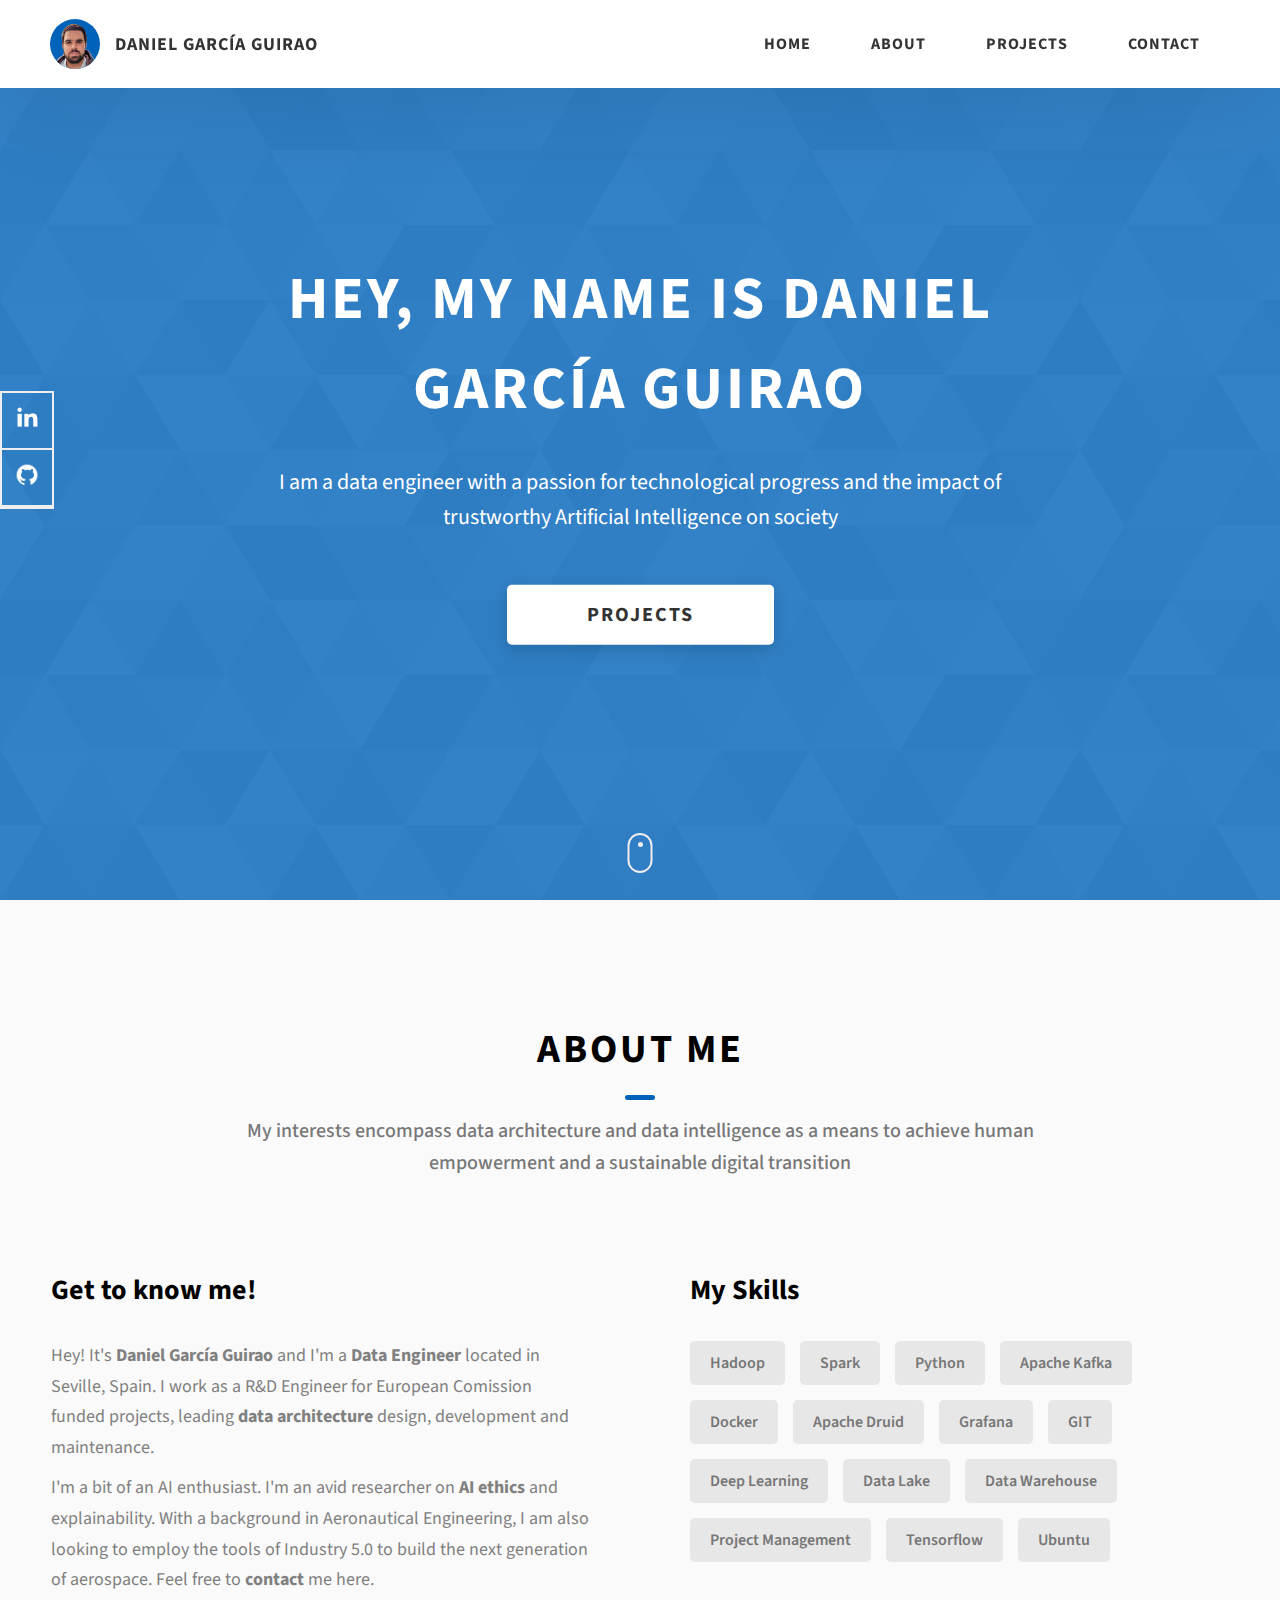
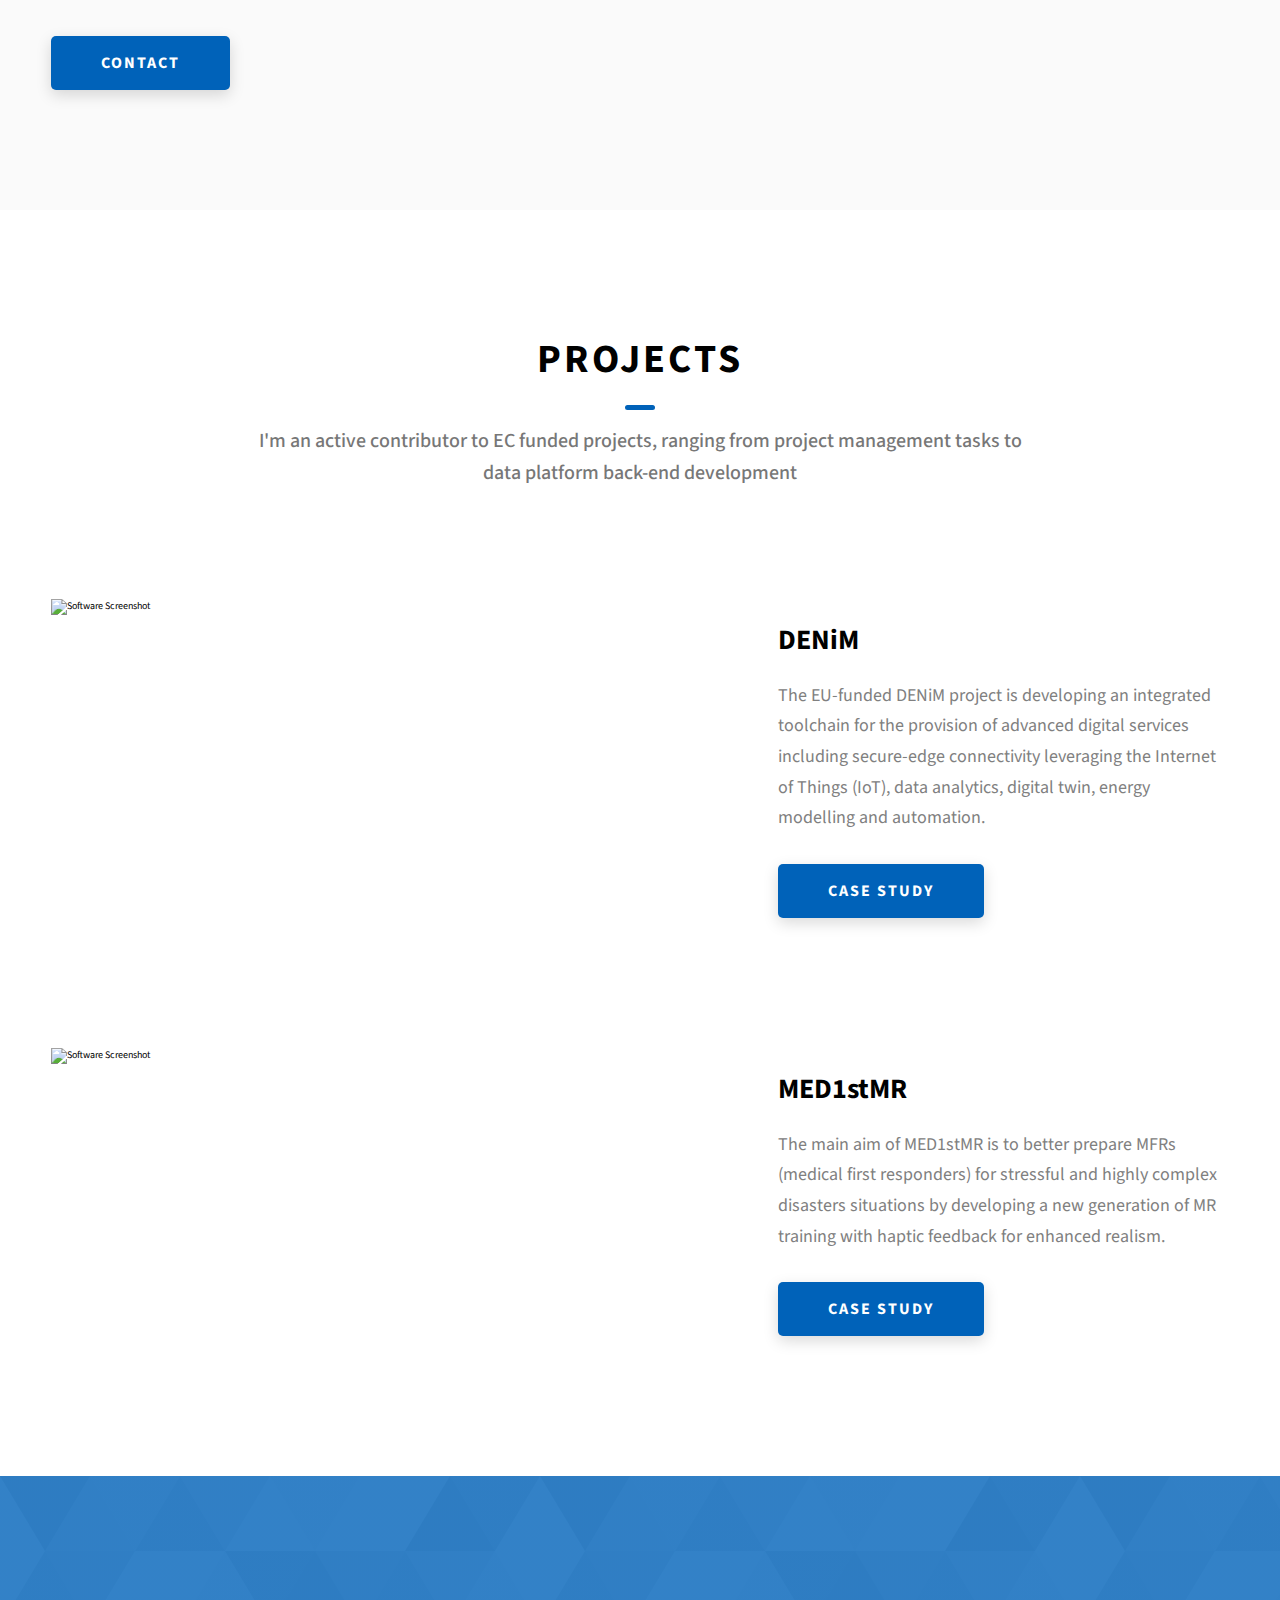
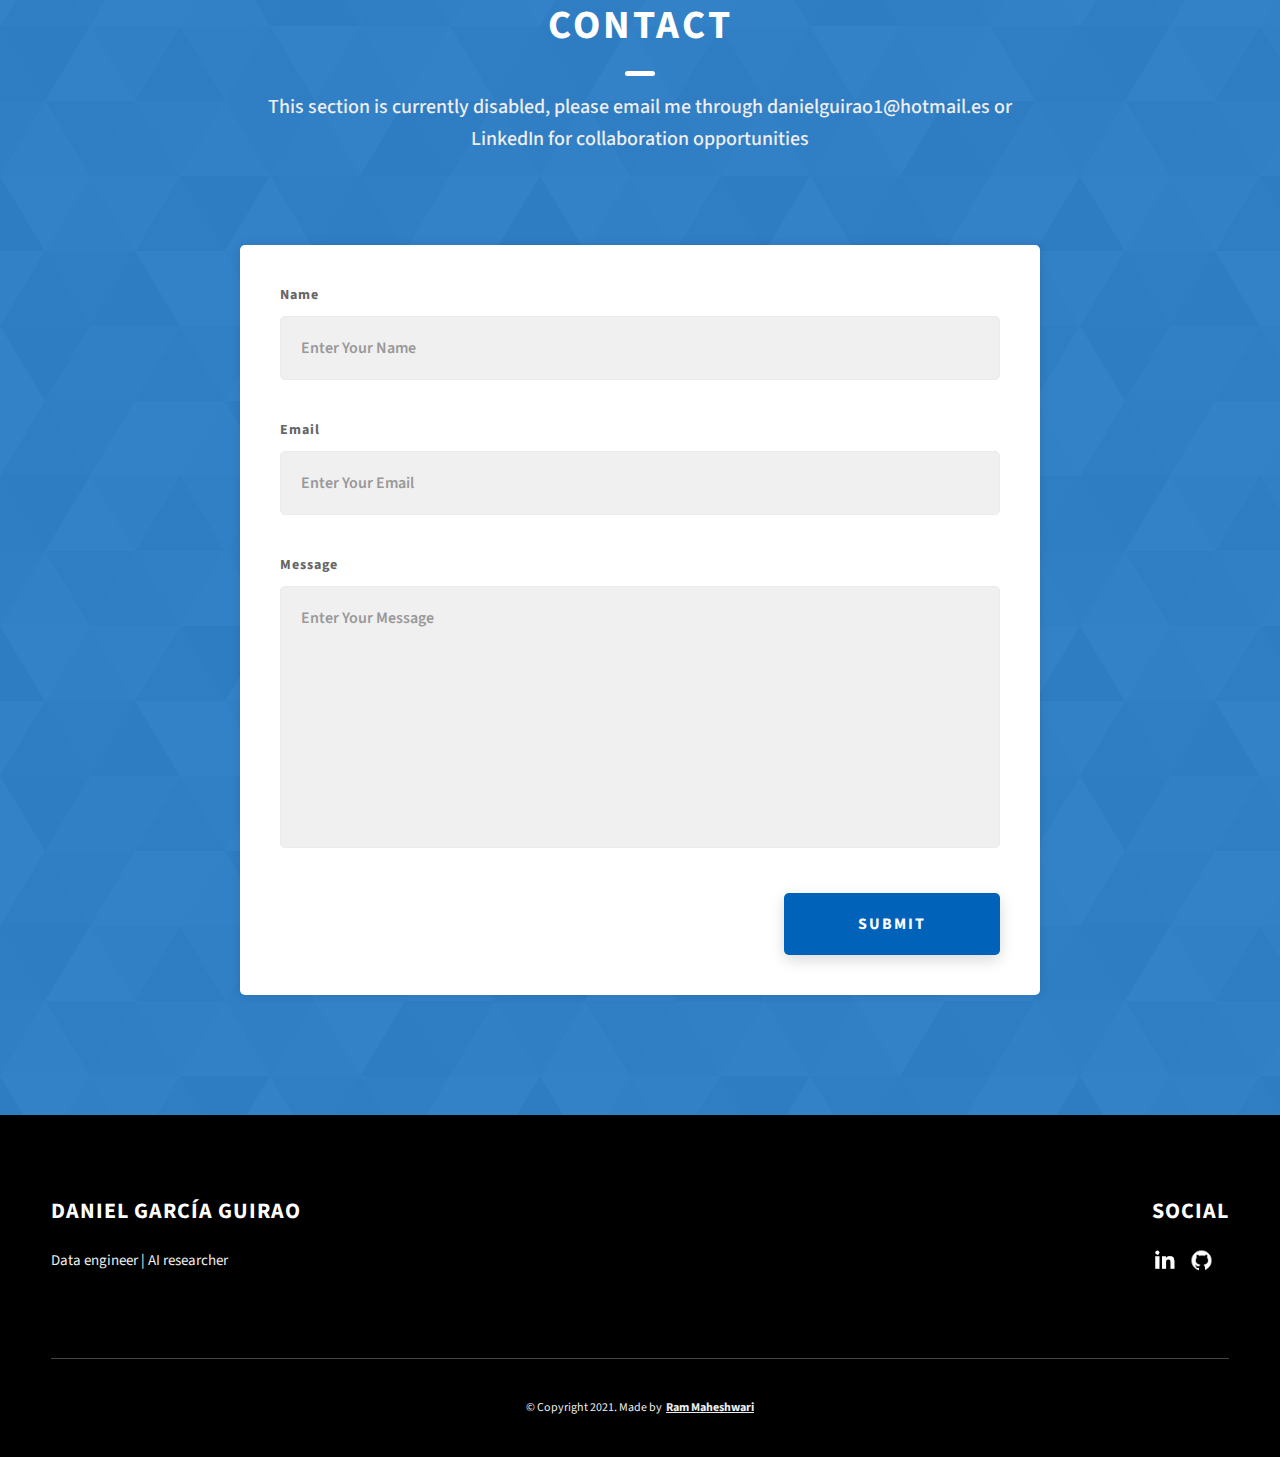
==== commit fcf2a545: "update" ====
--- a/index.html
+++ b/index.html
@@ -98,7 +98,7 @@
       </div>
       <div class="home-hero__socials">
         <div class="home-hero__social">
-          <a href="#" class="home-hero__social-icon-link">
+          <a href="https://www.linkedin.com/in/daniel-garcía-guirao-98ab91115" class="home-hero__social-icon-link">
             <img
               src="./assets/png/linkedin-ico.png"
               alt="icon"
@@ -107,7 +107,7 @@
           </a>
         </div>
         <div class="home-hero__social">
-          <a href="#" class="home-hero__social-icon-link">
+          <a href="https://www.github.com/DanielGarcia117" class="home-hero__social-icon-link">
             <img
               src="./assets/png/github-ico.png"
               alt="icon"
@@ -192,14 +192,14 @@
           <div class="projects__row">
             <div class="projects__row-img-cont">
               <img
-                src="./assets/png/denim_logo.png"
+                src="./assets/jpg/DENiM.jpg"
                 alt="Software Screenshot"
                 class="projects__row-img"
                 loading="lazy"
               />
             </div>
             <div class="projects__row-content">
-              <h3 class="projects__row-content-title">Project 1</h3>
+              <h3 class="projects__row-content-title">DENiM</h3>
               <p class="projects__row-content-desc">
                 The EU-funded DENiM project is developing an integrated toolchain for the provision 
                 of advanced digital services including secure-edge connectivity leveraging the 
@@ -216,14 +216,14 @@
           <div class="projects__row">
             <div class="projects__row-img-cont">
               <img
-                src="./assets/png/med1st_logo.png"
+                src="./assets/jpg/med1st.jpg"
                 alt="Software Screenshot"
                 class="projects__row-img"
                 loading="lazy"
               />
             </div>
             <div class="projects__row-content">
-              <h3 class="projects__row-content-title">Project 2</h3>
+              <h3 class="projects__row-content-title">MED1stMR</h3>
               <p class="projects__row-content-desc">
               The main aim of MED1stMR is to better prepare MFRs (medical first responders) 
               for stressful and highly complex disasters situations by developing a new generation 
@@ -245,8 +245,8 @@
         <h2 class="heading heading-sec heading-sec__mb-med">
           <span class="heading-sec__main heading-sec__main--lt">Contact</span>
           <span class="heading-sec__sub heading-sec__sub--lt">
-            This section is currently disabled, please email me through <a href="danielguirao1@hotmail.es">email</a>
-            or <a href="linkedin.com/in/daniel-garcía-guirao-98ab91115">LinkedIn</a> for collaboration opportunities
+            This section is currently disabled, please email me through danielguirao1@hotmail.es
+            or <a href="https://www.linkedin.com/in/daniel-garcía-guirao-98ab91115">LinkedIn</a> for collaboration opportunities
           </span>
         </h2>
         <div class="contact__form-container">
@@ -300,41 +300,20 @@
               <span>Social</span>
             </h2>
             <div class="main-footer__social-cont">
-              <a target="_blank" rel="noreferrer" href="#">
+              <a target="_blank" rel="noreferrer" href="https://linkedin.com/in/daniel-garcía-guirao-98ab91115">
                 <img
                   class="main-footer__icon"
                   src="./assets/png/linkedin-ico.png"
                   alt="icon"
                 />
               </a>
-              <a target="_blank" rel="noreferrer" href="#">
+              <a target="_blank" rel="noreferrer" href="https://www.github.com/DanielGarcia117">
                 <img
                   class="main-footer__icon"
                   src="./assets/png/github-ico.png"
                   alt="icon"
                 />
               </a>
-              <a target="_blank" rel="noreferrer" href="#">
-                <img
-                  class="main-footer__icon"
-                  src="./assets/png/twitter-ico.png"
-                  alt="icon"
-                />
-              </a>
-              <a target="_blank" rel="noreferrer" href="#">
-                <img
-                  class="main-footer__icon"
-                  src="./assets/png/yt-ico.png"
-                  alt="icon"
-                />
-              </a>
-              <a target="_blank" rel="noreferrer" href="#">
-                <img
-                  class="main-footer__icon main-footer__icon--mr-none"
-                  src="./assets/png/insta-ico.png"
-                  alt="icon"
-                />
-              </a>
             </div>
           </div>
           <div class="main-footer__row main-footer__row-2">
--- a/css/style.css
+++ b/css/style.css
@@ -103,7 +103,7 @@
     top: calc(100% + 1.5rem);
     height: 5px;
     width: 3rem;
-    background: #000000;
+    background: #0062b9;
     left: 50%;
     transform: translateX(-50%);
     border-radius: 5px; }
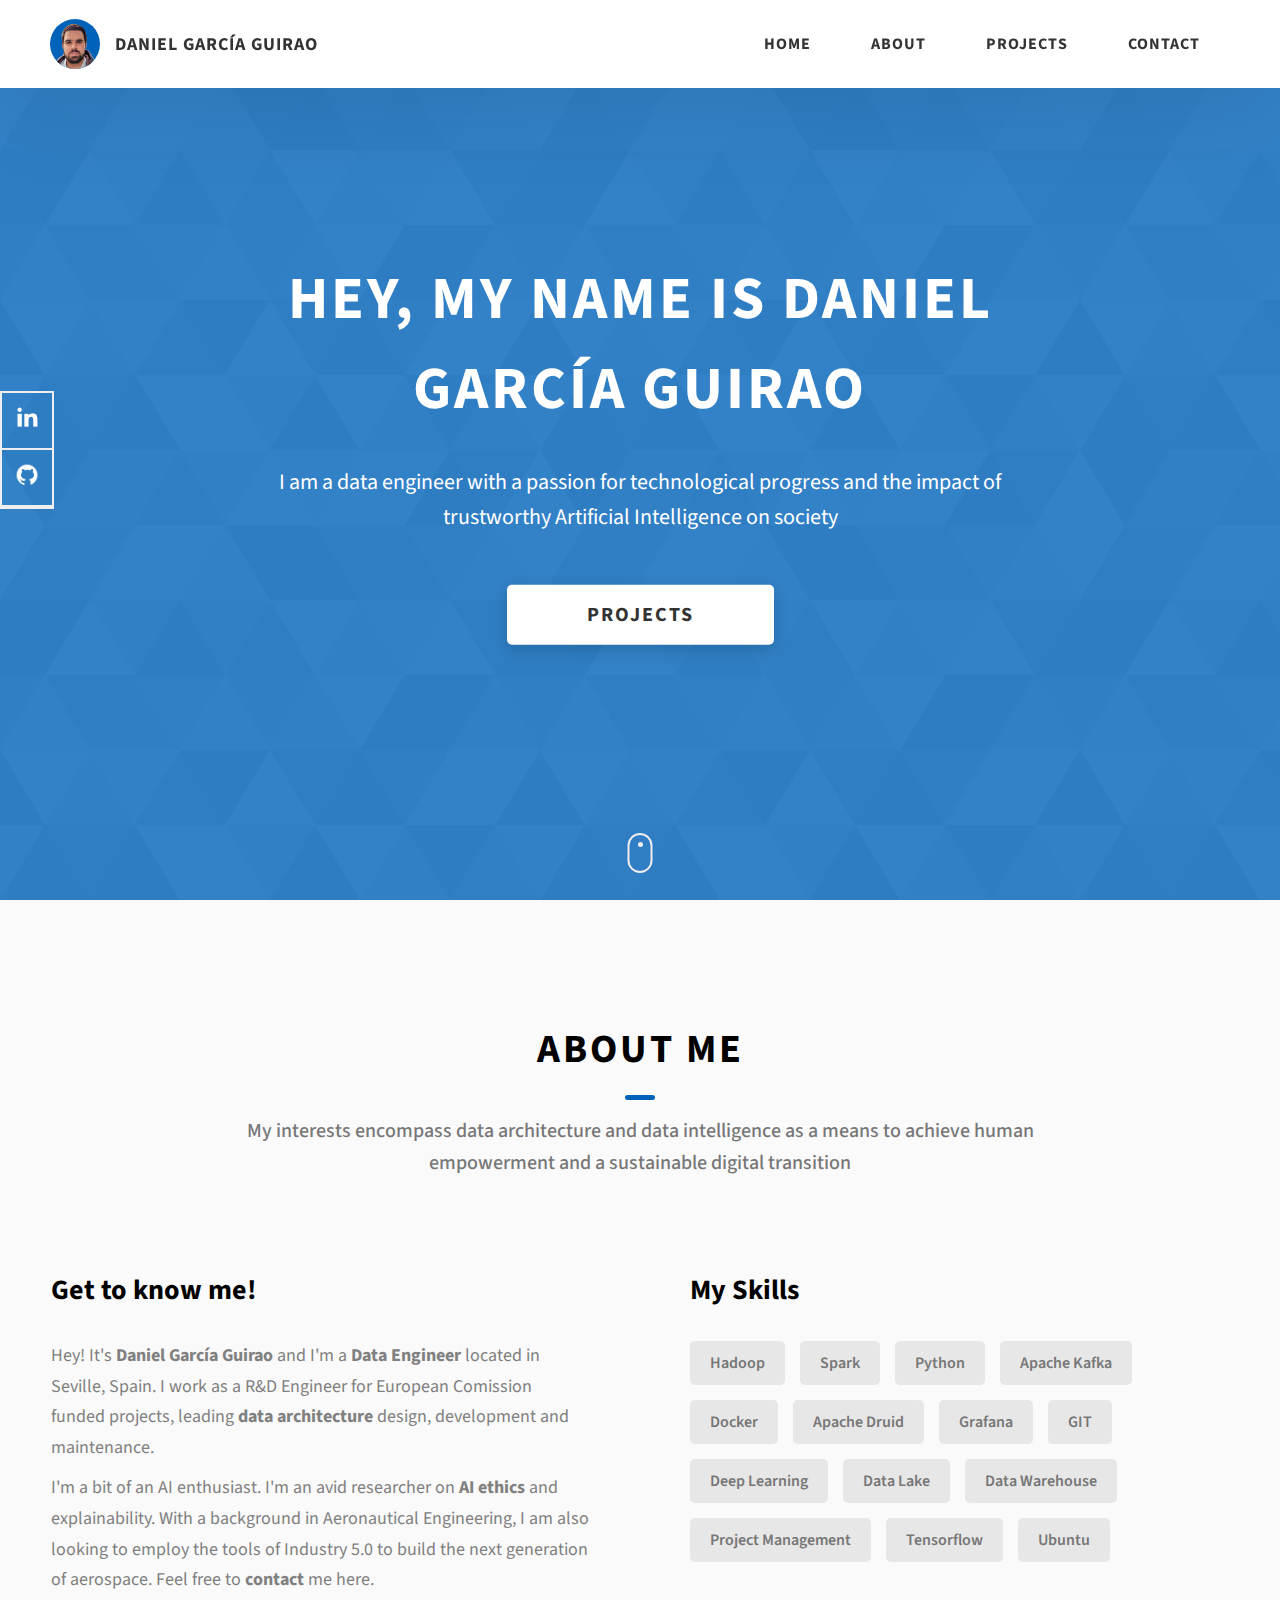
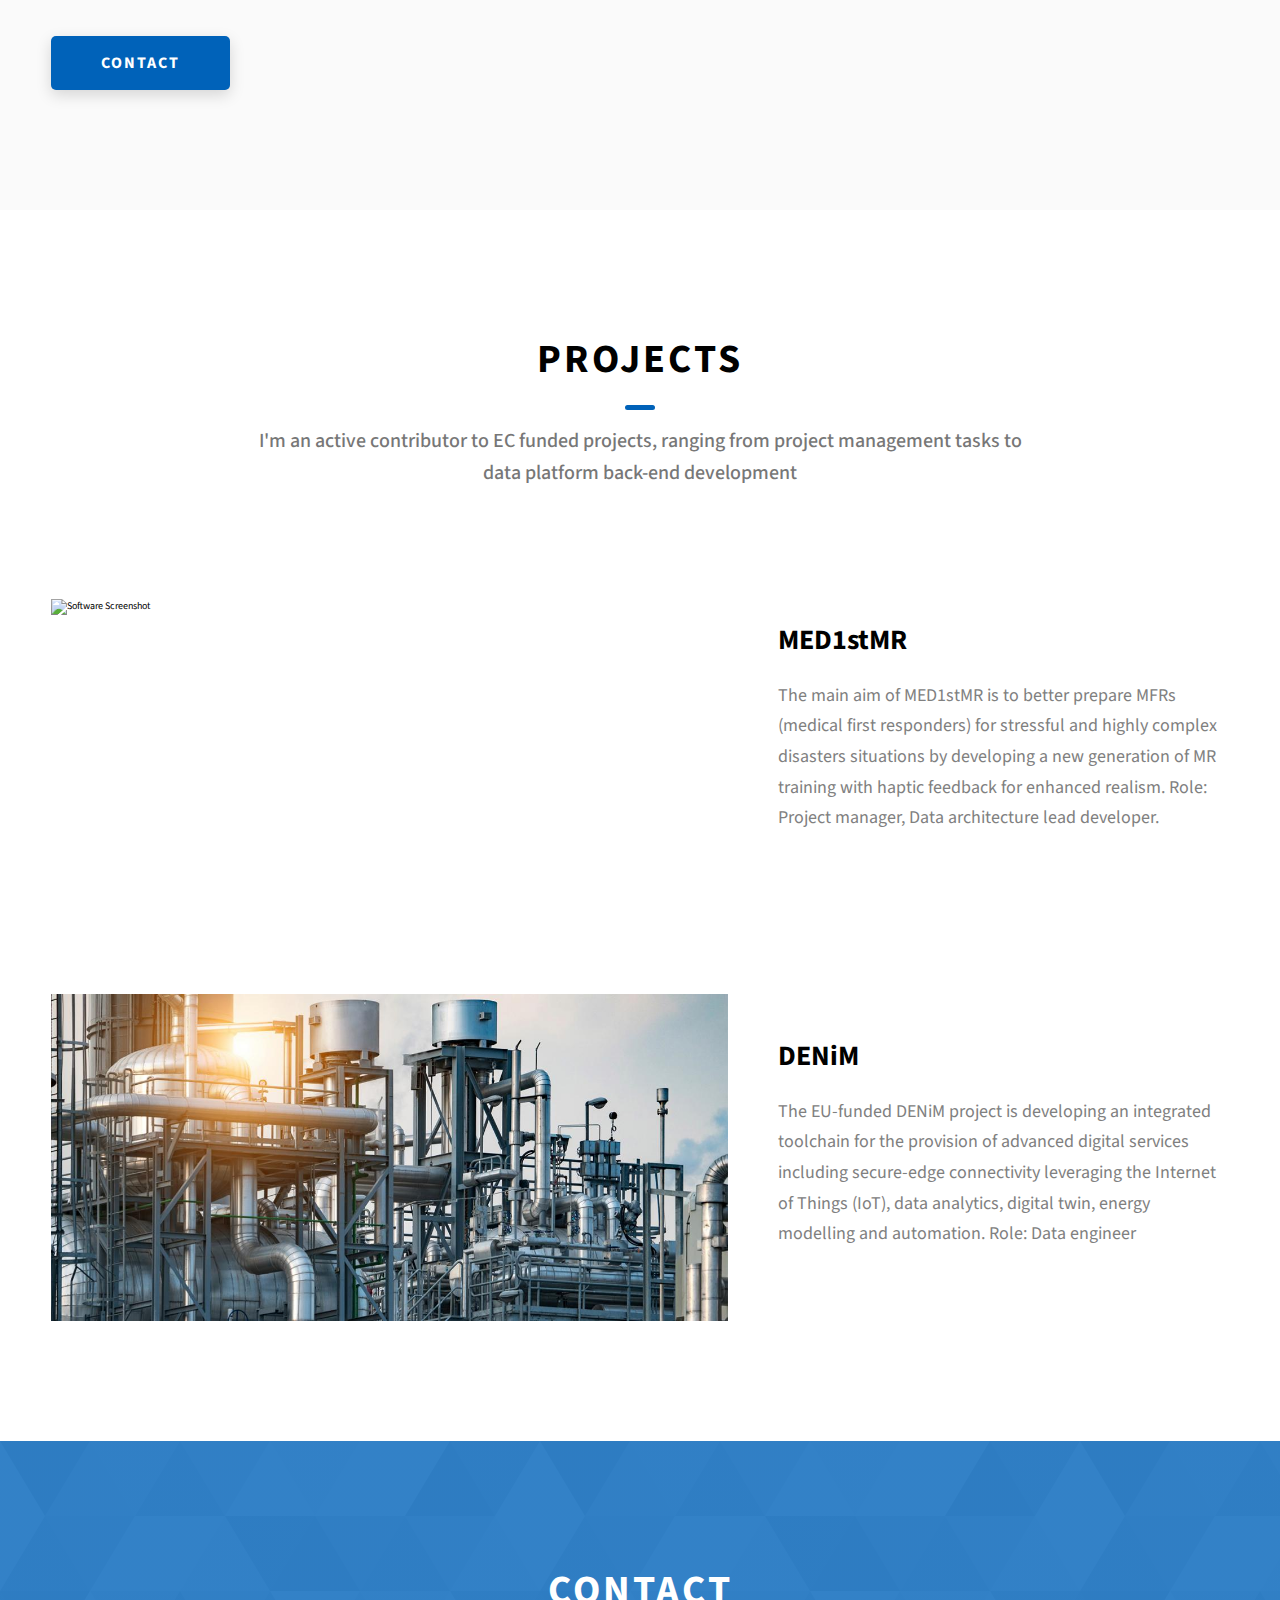
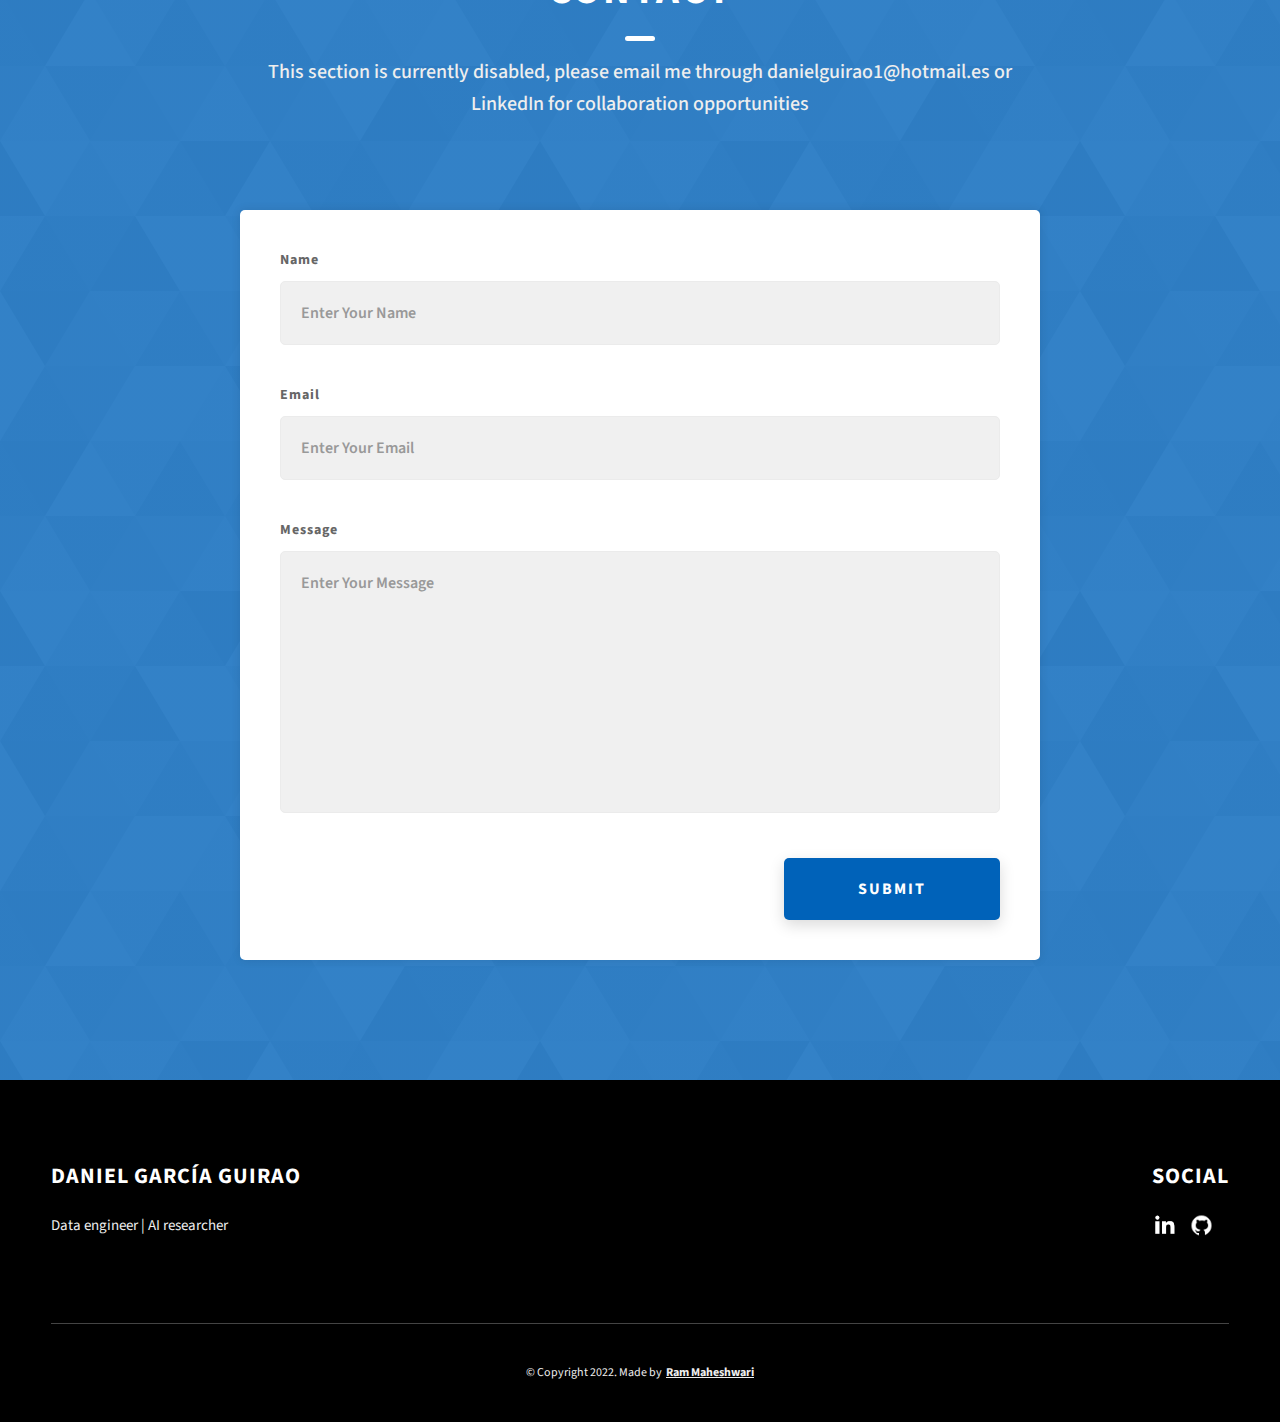
==== commit 2d0a635a: "update" ====
--- a/index.html
+++ b/index.html
@@ -192,7 +192,26 @@
           <div class="projects__row">
             <div class="projects__row-img-cont">
               <img
-                src="./assets/jpg/DENiM.jpg"
+                src="./assets/jpeg/med1st.jpg"
+                alt="Software Screenshot"
+                class="projects__row-img"
+                loading="lazy"
+              />
+            </div>
+            <div class="projects__row-content">
+              <h3 class="projects__row-content-title">MED1stMR</h3>
+              <p class="projects__row-content-desc">
+              The main aim of MED1stMR is to better prepare MFRs (medical first responders) 
+              for stressful and highly complex disasters situations by developing a new generation 
+              of MR training with haptic feedback for enhanced realism. 
+              Role: Project manager, Data architecture lead developer.
+              </p>
+            </div>
+          </div>
+          <div class="projects__row">
+            <div class="projects__row-img-cont">
+              <img
+                src="./assets/jpeg/DENiM.jpg"
                 alt="Software Screenshot"
                 class="projects__row-img"
                 loading="lazy"
@@ -204,37 +223,8 @@
                 The EU-funded DENiM project is developing an integrated toolchain for the provision 
                 of advanced digital services including secure-edge connectivity leveraging the 
                 Internet of Things (IoT), data analytics, digital twin, energy modelling and automation.
+                Role: Data engineer
               </p>
-              <a
-                href="./project-1.html"
-                class="btn btn--med btn--theme dynamicBgClr"
-                target="_blank"
-                >Case Study</a
-              >
-            </div>
-          </div>
-          <div class="projects__row">
-            <div class="projects__row-img-cont">
-              <img
-                src="./assets/jpg/med1st.jpg"
-                alt="Software Screenshot"
-                class="projects__row-img"
-                loading="lazy"
-              />
-            </div>
-            <div class="projects__row-content">
-              <h3 class="projects__row-content-title">MED1stMR</h3>
-              <p class="projects__row-content-desc">
-              The main aim of MED1stMR is to better prepare MFRs (medical first responders) 
-              for stressful and highly complex disasters situations by developing a new generation 
-              of MR training with haptic feedback for enhanced realism. 
-              </p>
-              <a
-                href="./project-2.html"
-                class="btn btn--med btn--theme dynamicBgClr"
-                target="_blank"
-                >Case Study</a
-              >
             </div>
           </div>
         </div>
@@ -326,7 +316,7 @@
 
         <!-- If you give me some credit or shoutout here by linking to my website, then it will be a big thing for me and will help me a lot :) -->
         <div class="main-footer__lower">
-          &copy; Copyright 2021. Made by
+          &copy; Copyright 2022. Made by
           <a rel="noreferrer" target="_blank" href="https://rammaheshwari.com"
             >Ram Maheshwari</a
           >
